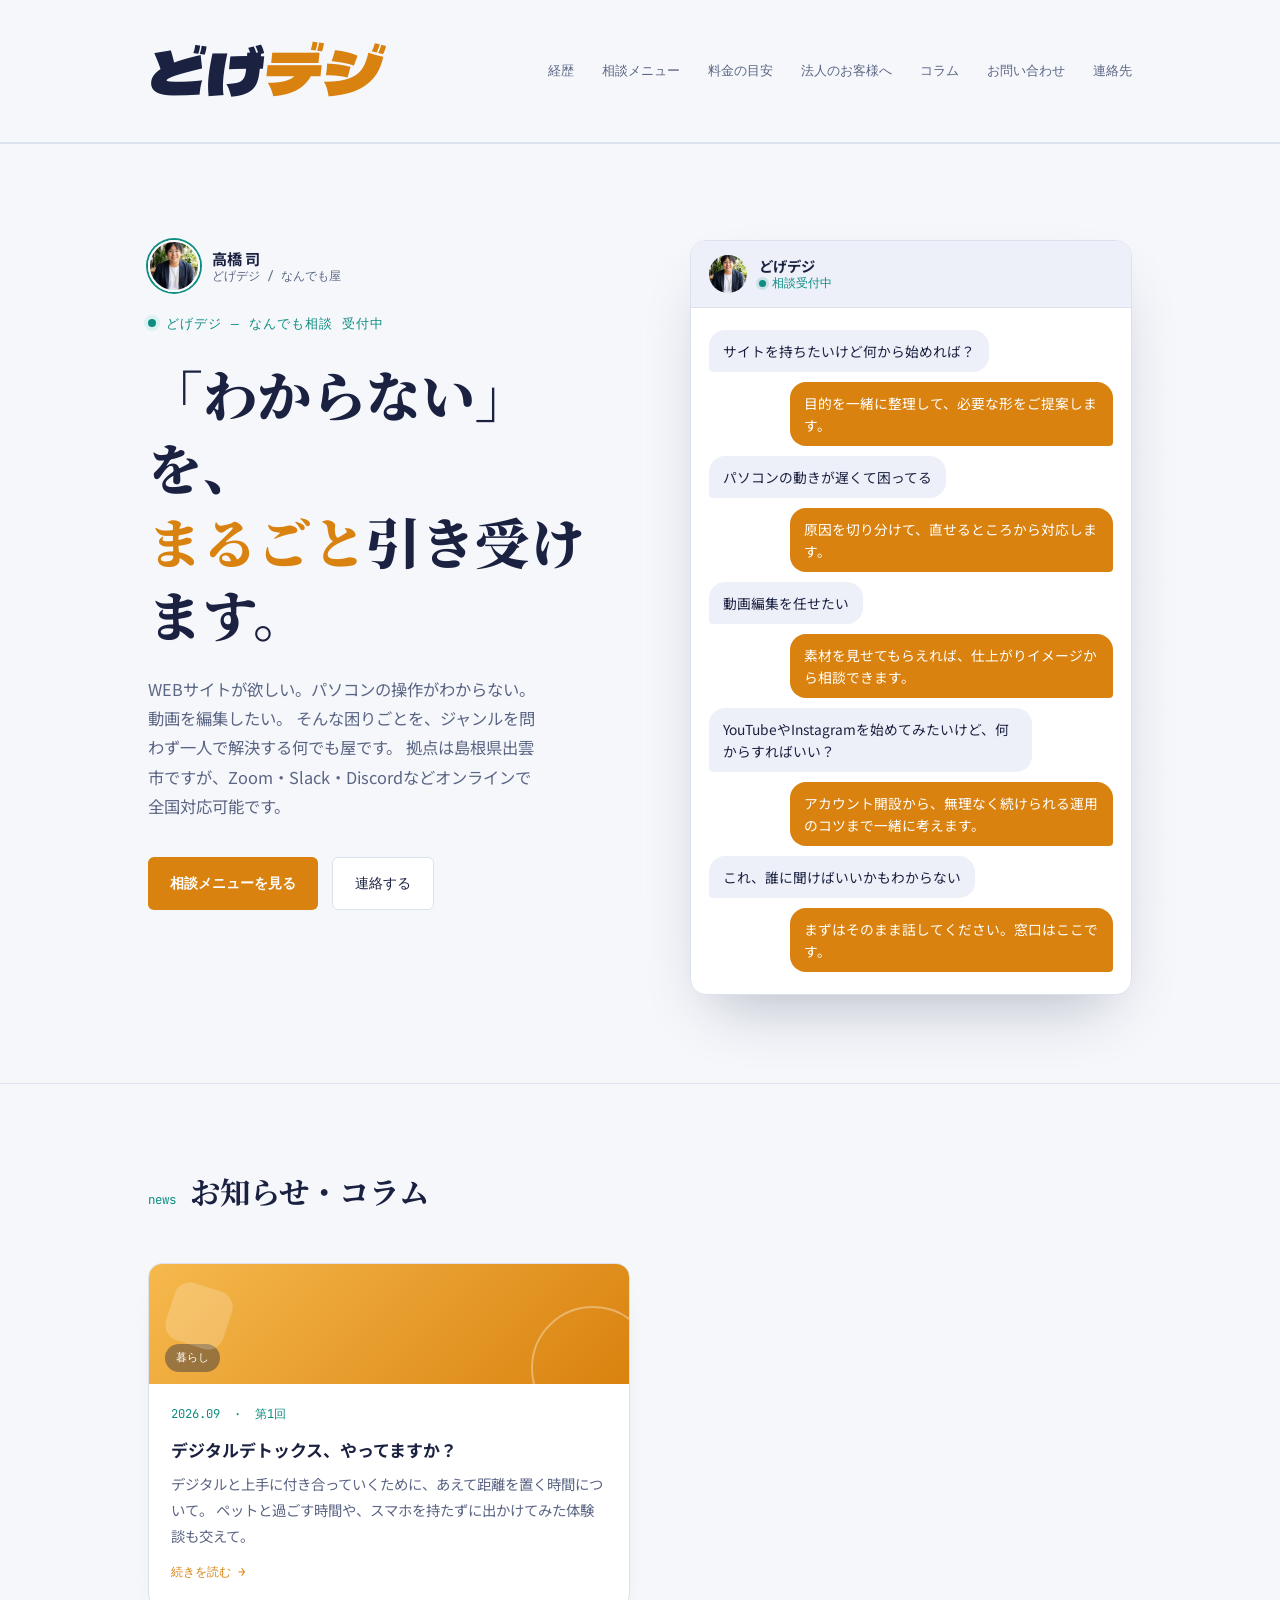
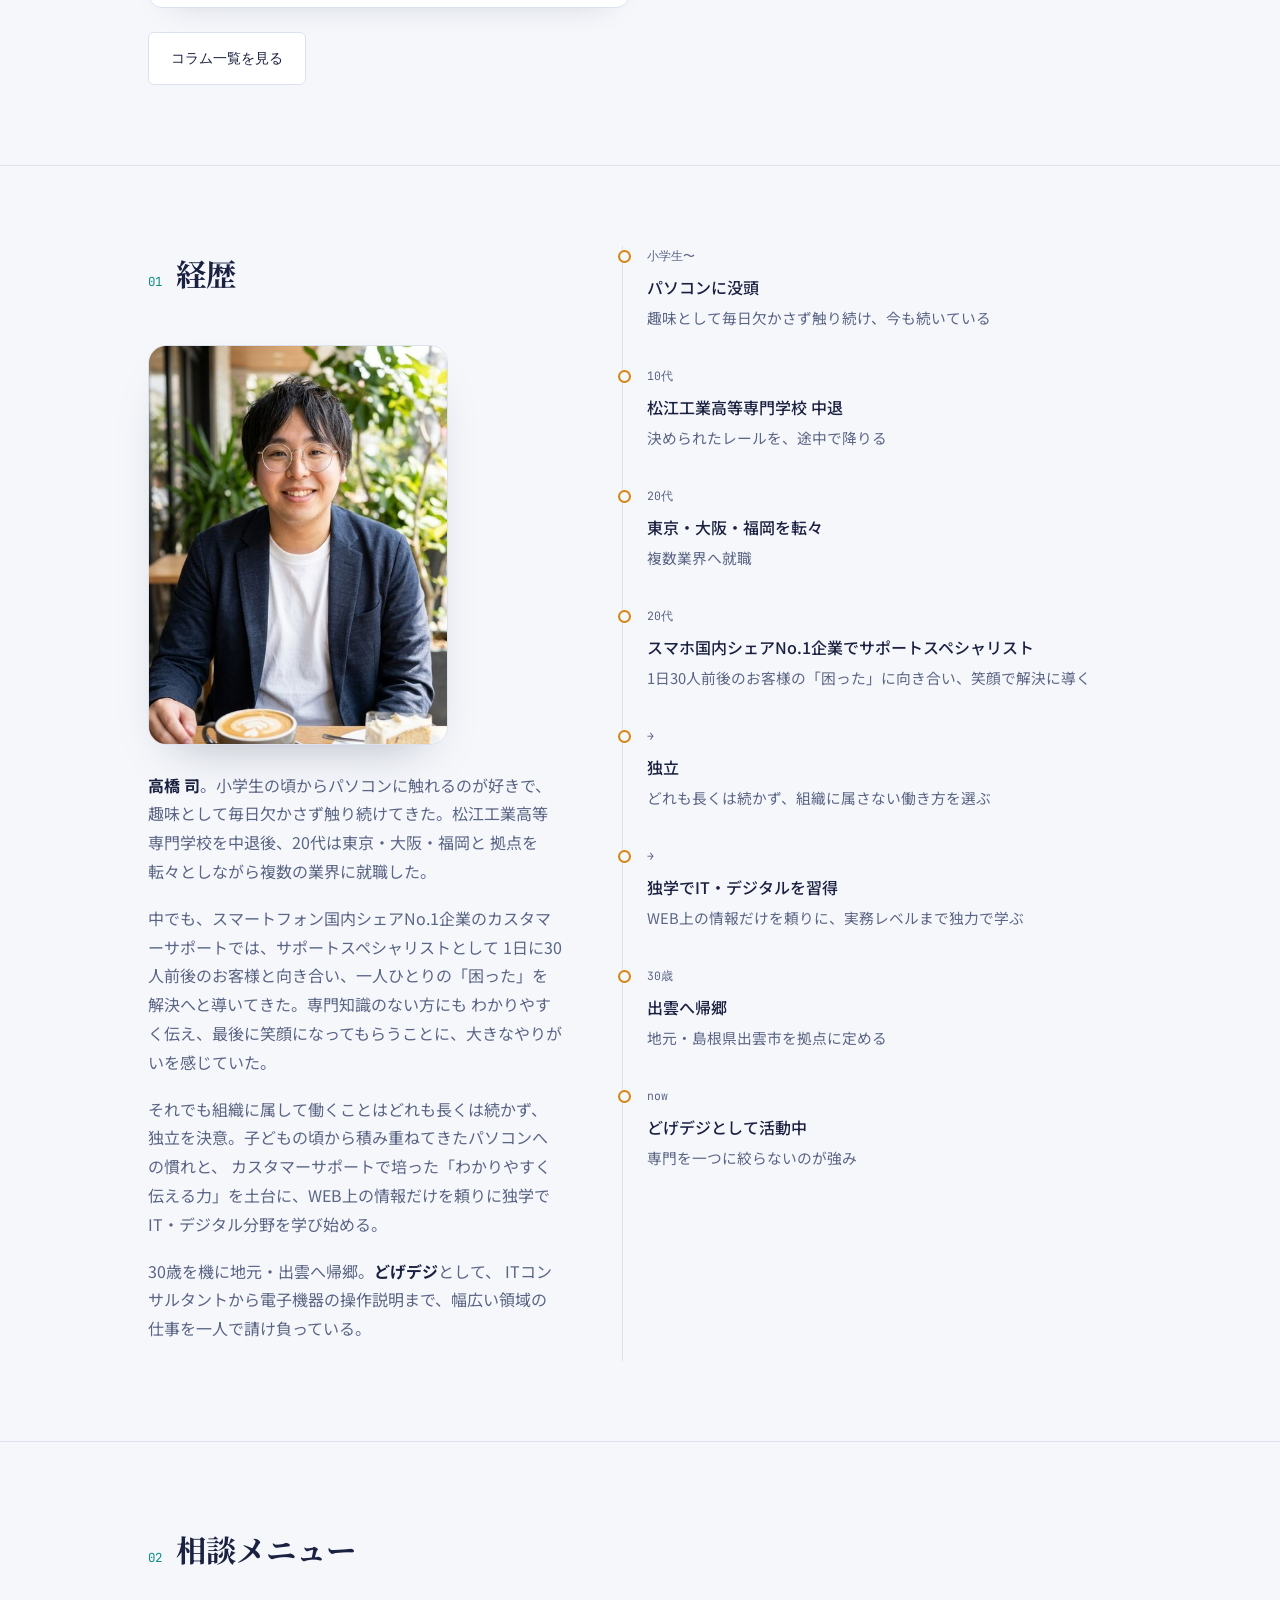
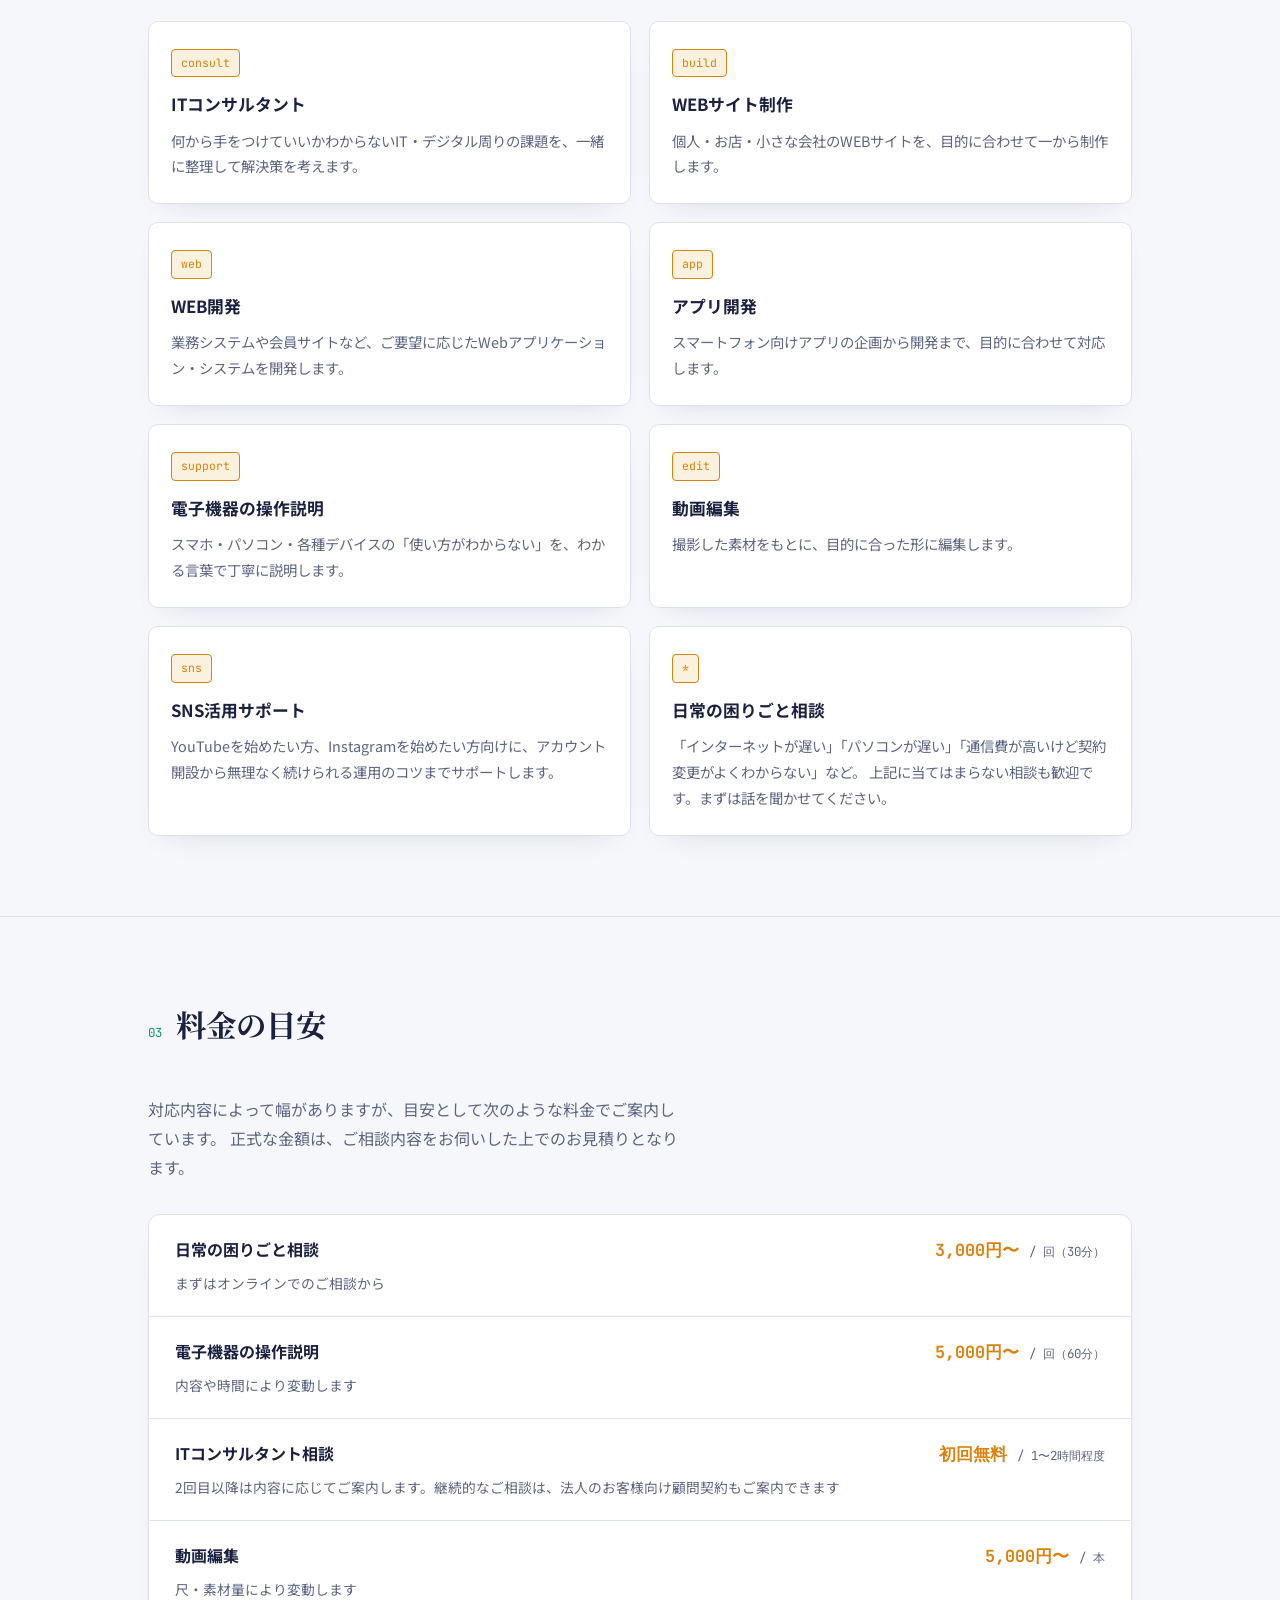
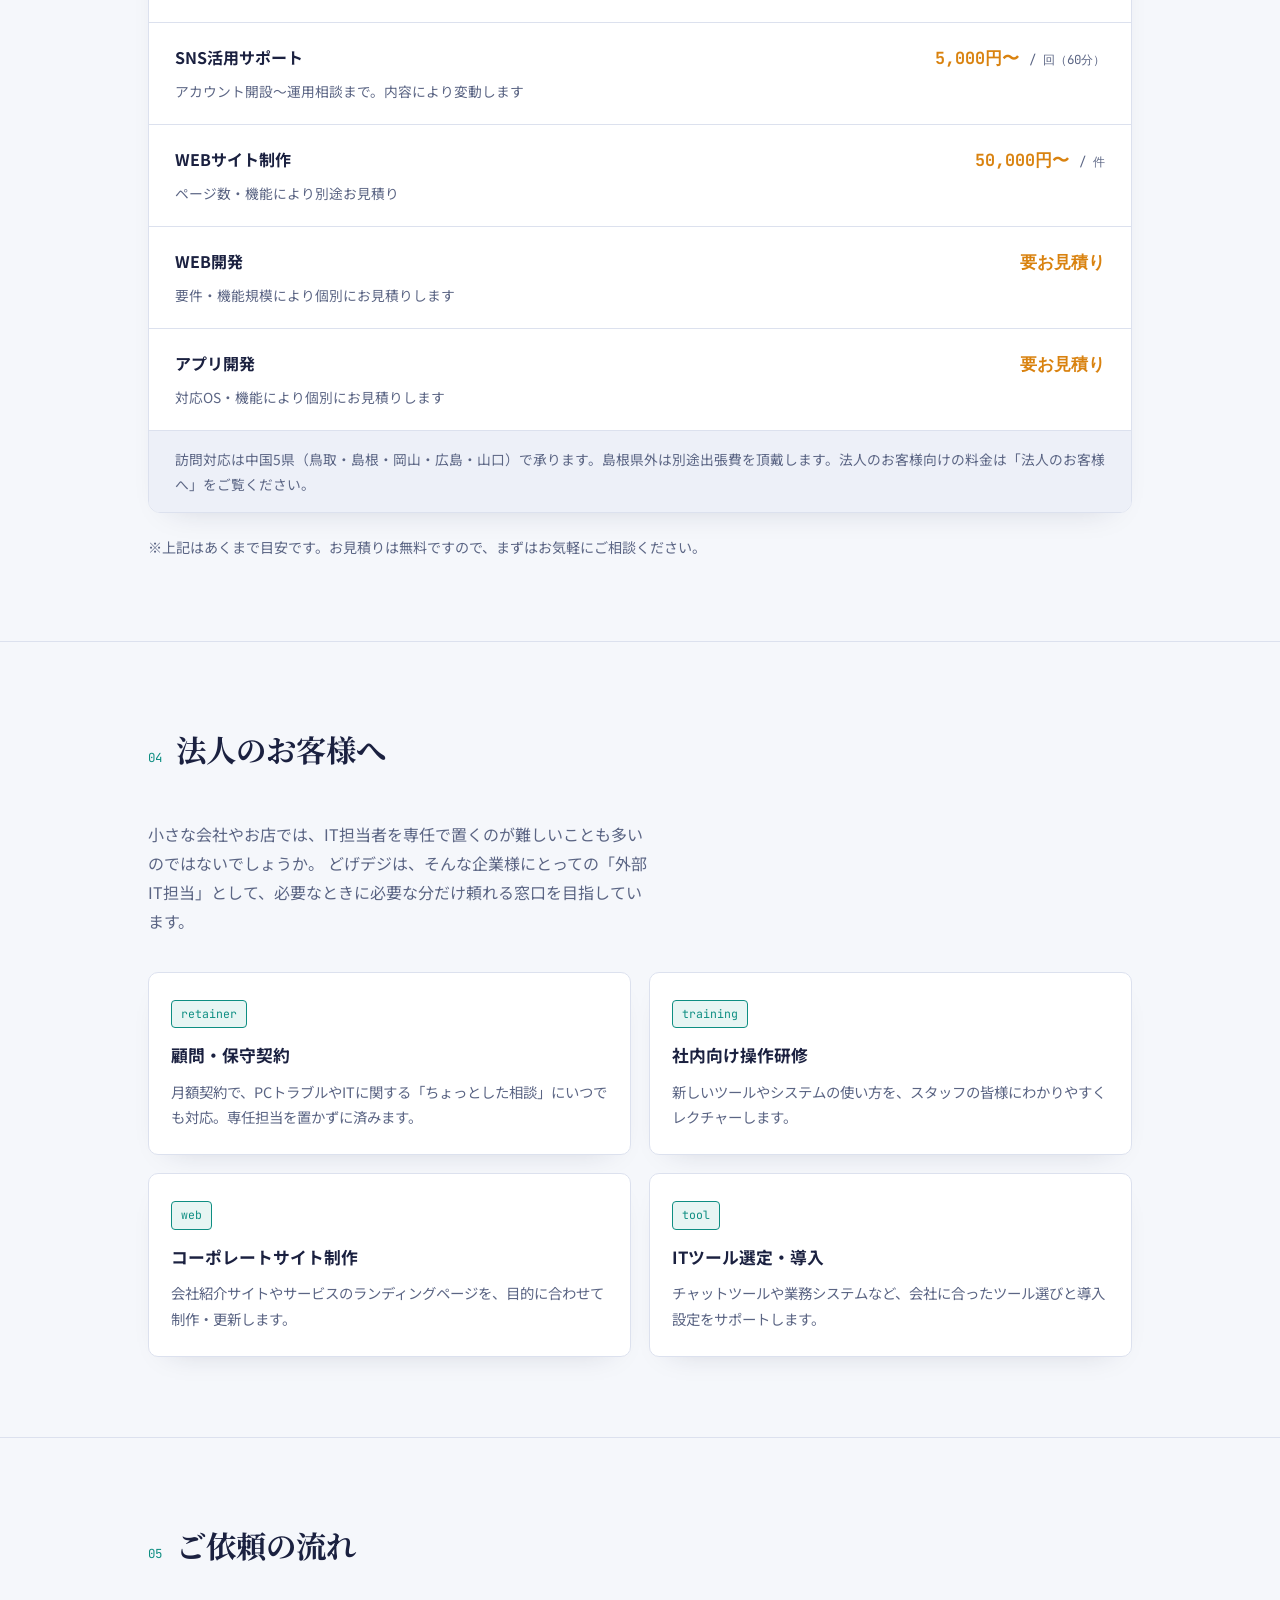
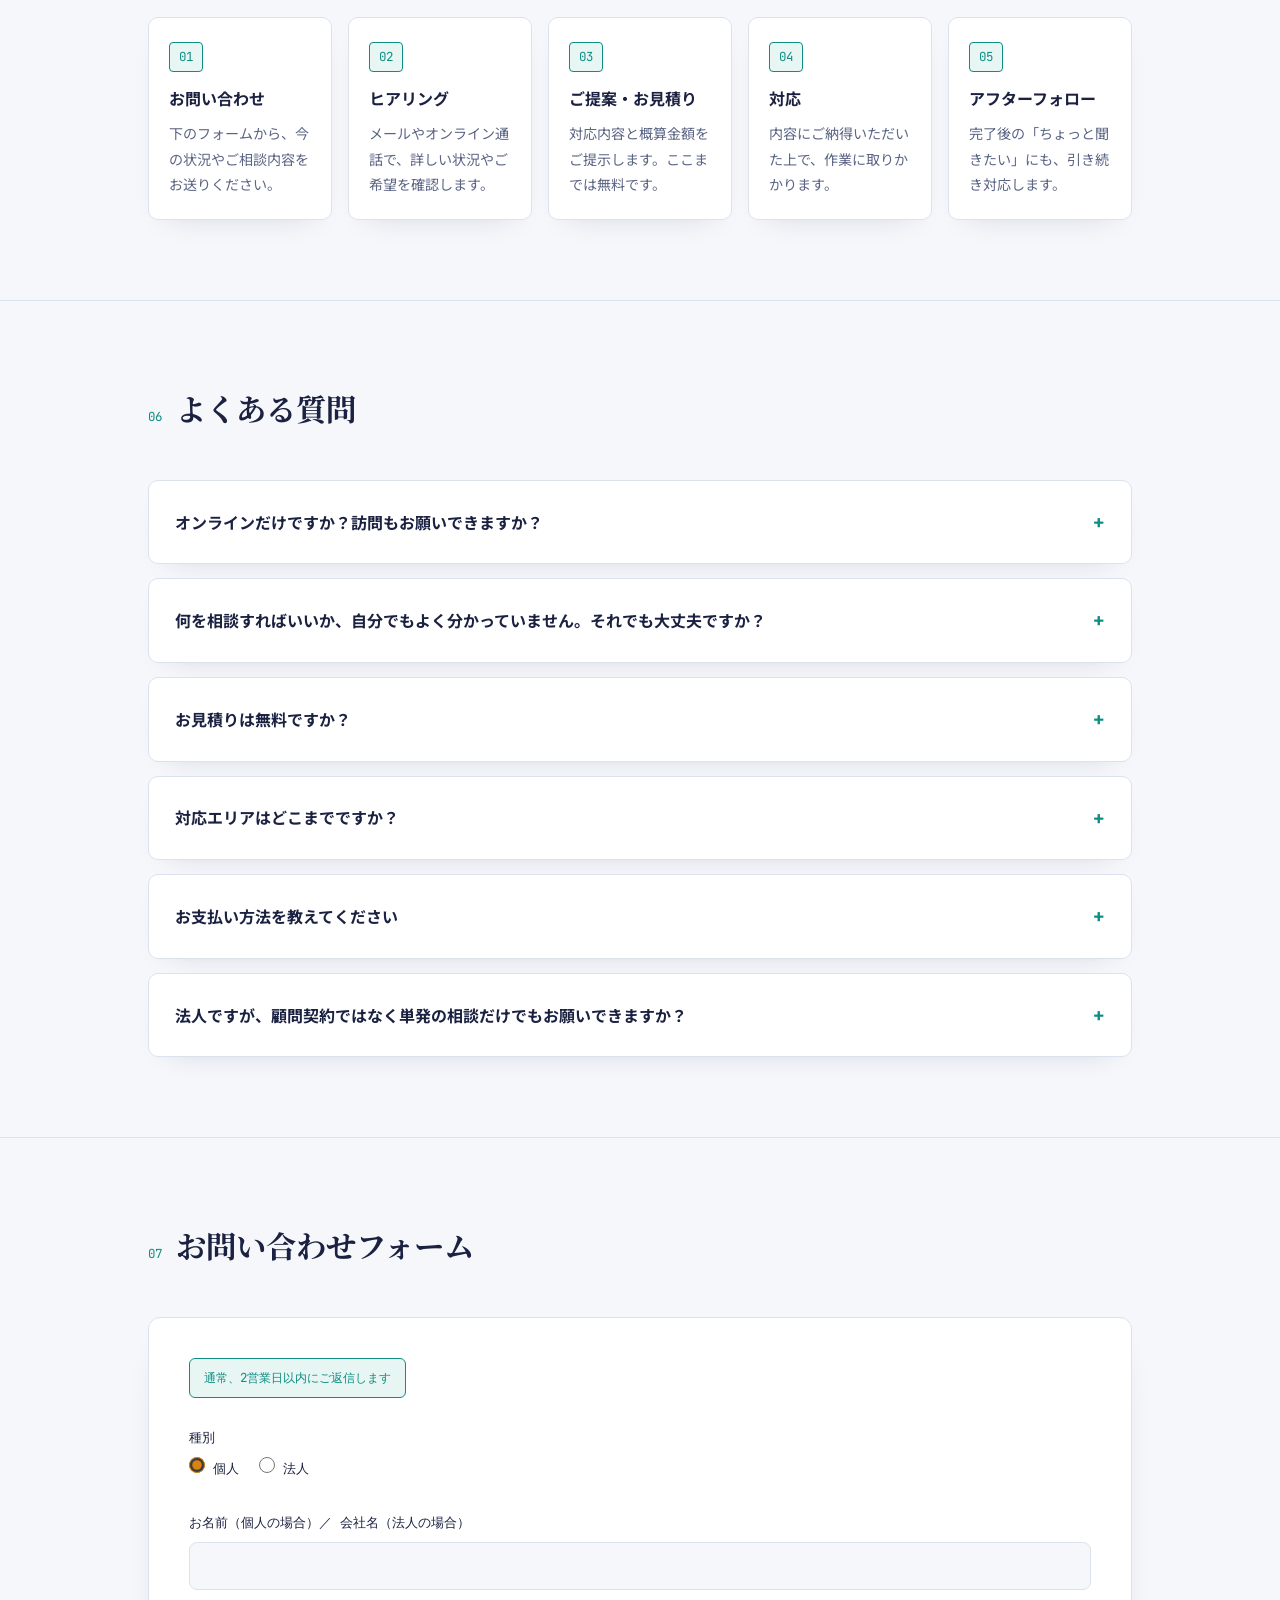
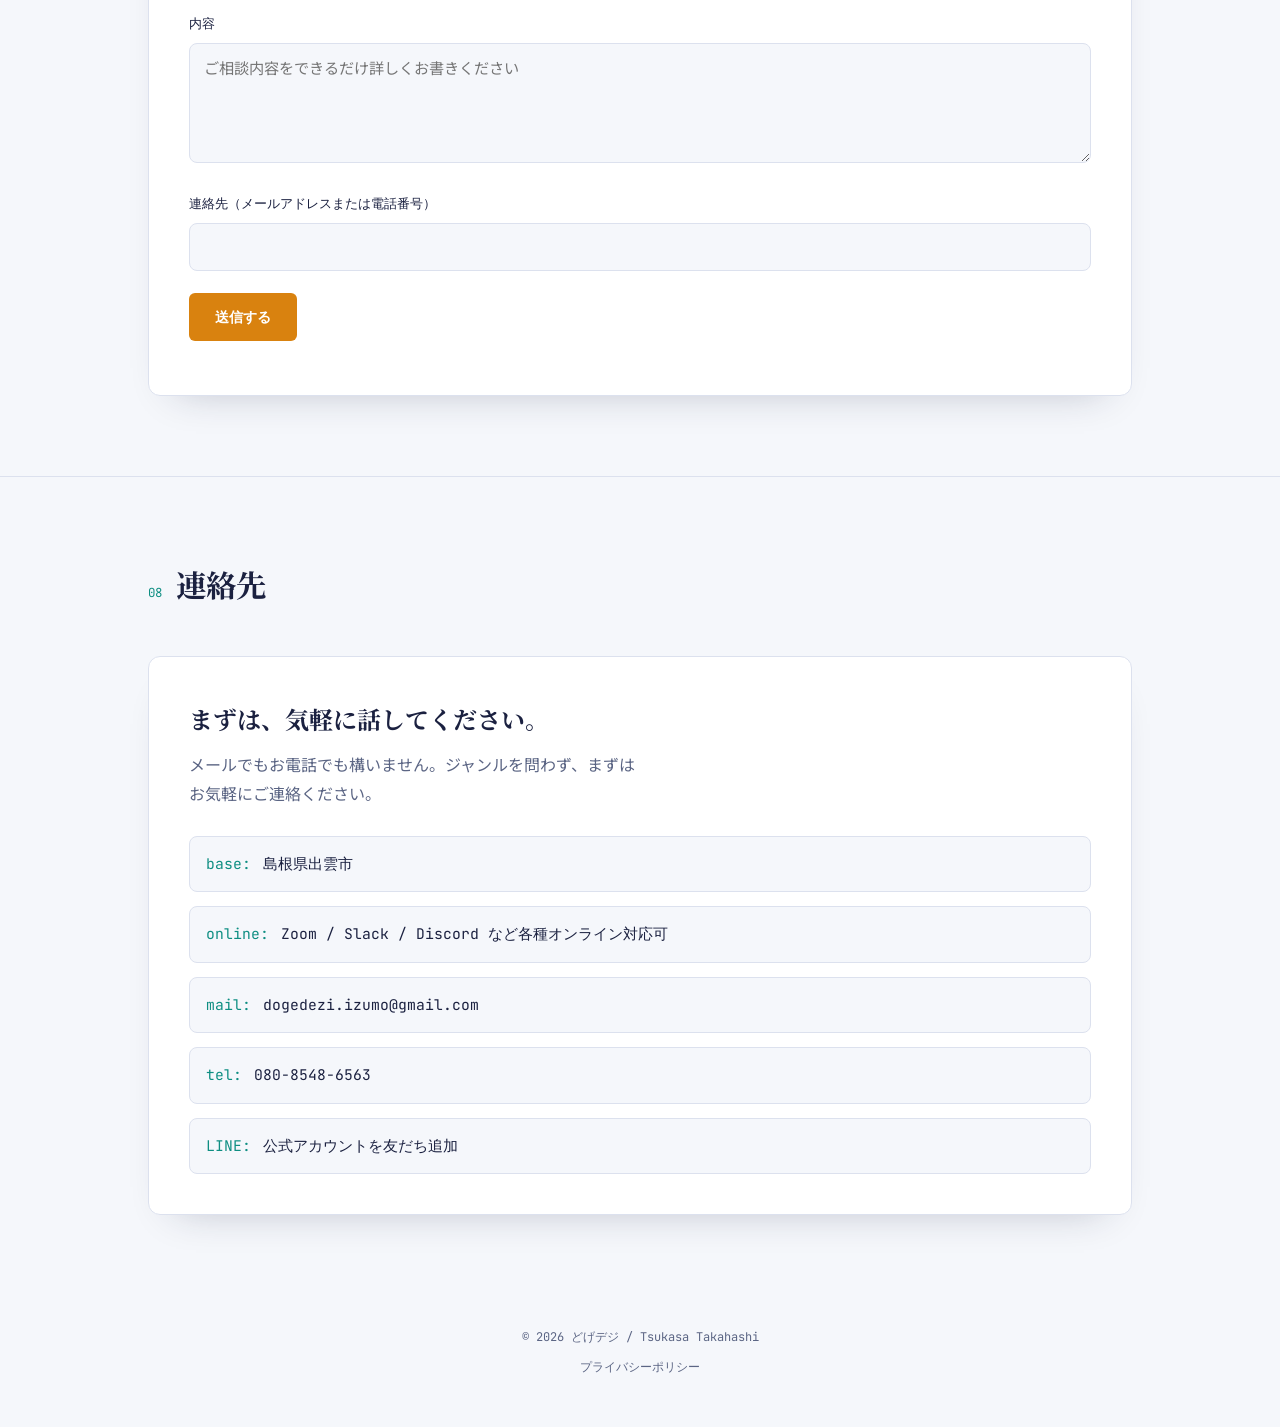
==== index.html @ a106b828 "Update index.html" ====
<!DOCTYPE html>
<html lang="ja">
<head>
<meta charset="UTF-8">
<meta name="viewport" content="width=device-width, initial-scale=1.0">
<title>どげデジ | なんでも相談できる、デジタルの窓口</title>
<meta name="description" content="島根県出雲市拠点、オンラインなら全国対応。WEBサイト制作、パソコン・スマホの操作説明、動画編集、SNS運用サポートなど、IT・デジタルのお困りごとを何でも相談できる「どげデジ」。個人のお客様から法人のお客様まで対応します。">
<link rel="canonical" href="https://dogedezi.jp/">
<link rel="icon" href="favicon.ico" sizes="any">
<link rel="icon" type="image/png" sizes="32x32" href="favicon-32.png">
<link rel="icon" type="image/png" sizes="192x192" href="favicon-192.png">
<link rel="apple-touch-icon" href="apple-touch-icon.png">
<meta property="og:type" content="website">
<meta property="og:site_name" content="どげデジ">
<meta property="og:title" content="どげデジ | なんでも相談できる、デジタルの窓口">
<meta property="og:description" content="島根県出雲市拠点、オンラインなら全国対応。WEBサイト制作、パソコン・スマホの操作説明、動画編集、SNS運用サポートなど、IT・デジタルのお困りごとを何でも相談できる「どげデジ」。">
<meta property="og:url" content="https://dogedezi.jp/">
<meta property="og:image" content="https://dogedezi.jp/profile-large.jpg">
<meta property="og:locale" content="ja_JP">
<meta name="twitter:card" content="summary_large_image">
<link rel="preconnect" href="https://fonts.googleapis.com">
<link href="https://fonts.googleapis.com/css2?family=Dela+Gothic+One&family=Noto+Serif+JP:wght@500;700;900&family=Noto+Sans+JP:wght@400;500;700&family=JetBrains+Mono:wght@400;500;700&display=swap" rel="stylesheet">
<link rel="stylesheet" href="style.css">
<script type="application/ld+json">
{
  "@context": "https://schema.org",
  "@type": "LocalBusiness",
  "name": "どげデジ",
  "image": "https://dogedezi.jp/profile-large.jpg",
  "url": "https://dogedezi.jp/",
  "telephone": "+81-80-8548-6563",
  "email": "dogedezi.izumo@gmail.com",
  "description": "IT・デジタルのお困りごとを何でも相談できる、島根県出雲市拠点のなんでも屋「どげデジ」。オンラインなら全国対応。",
  "address": {
    "@type": "PostalAddress",
    "addressLocality": "出雲市",
    "addressRegion": "島根県",
    "addressCountry": "JP"
  },
  "areaServed": ["島根県", "鳥取県", "岡山県", "広島県", "山口県", "オンライン（全国対応）"],
  "priceRange": "¥3,000〜",
  "founder": {
    "@type": "Person",
    "name": "高橋司"
  }
}
</script>
</head>
<body>

<div class="grid-bg" aria-hidden="true"></div>

<header>
  <div class="nav">
    <a class="logo" href="index.html">どげ<span>デジ</span></a>
    <ul class="nav-links">
      <li><a href="#about">経歴</a></li>
      <li><a href="#services">相談メニュー</a></li>
      <li><a href="#pricing">料金の目安</a></li>
      <li><a href="#business">法人のお客様へ</a></li>
      <li><a href="column.html">コラム</a></li>
      <li><a href="#inquiry">お問い合わせ</a></li>
      <li><a href="#contact">連絡先</a></li>
    </ul>
  </div>
</header>

<main>
  <section class="hero">
    <div class="wrap hero-grid">
      <div>
        <div class="profile-badge">
          <img src="profile.jpg" alt="高橋司の写真" class="profile-photo">
          <div class="profile-badge-text">
            <span class="profile-name">高橋 司</span>
            <span class="profile-role">どげデジ / なんでも屋</span>
          </div>
        </div>
        <div class="eyebrow">どげデジ ― なんでも相談 受付中</div>
        <h1>「わからない」を、<br><span class="hl">まるごと</span>引き受けます。</h1>
        <p class="hero-sub">
          WEBサイトが欲しい。パソコンの操作がわからない。動画を編集したい。
          そんな困りごとを、ジャンルを問わず一人で解決する何でも屋です。
          拠点は島根県出雲市ですが、Zoom・Slack・Discordなどオンラインで全国対応可能です。
        </p>
        <div class="hero-cta">
          <a href="#services" class="btn btn-primary">相談メニューを見る</a>
          <a href="#contact" class="btn btn-ghost">連絡する</a>
        </div>
      </div>

      <div class="chatcard" aria-hidden="true">
        <div class="chatcard-header">
          <img src="profile.jpg" alt="" class="chatcard-avatar">
          <div class="chatcard-header-text">
            <span class="chatcard-name">どげデジ</span>
            <span class="chatcard-status"><span class="status-dot"></span>相談受付中</span>
          </div>
        </div>
        <div class="chatcard-body" id="log">
          <!-- filled by JS -->
        </div>
      </div>
    </div>
  </section>

  <section id="news">
    <div class="wrap">
      <div class="section-head">
        <span class="section-tag">news</span>
        <h2 class="section-title">お知らせ・コラム</h2>
      </div>
      <!--
        今後の更新方法:
        新しいコラム記事を公開したときは、下の column-card 1件をその記事の内容に差し替えてください
        （タイトル・抜粋・リンク先・日付など）。tone-a/tone-b/tone-c はcolumn.html側とローテーションを揃えてください。
        お知らせ（記事ページを持たない告知など）を追加する場合も、同じ column-card の形で
        （リンク先が無ければ a タグの代わりに div タグで）ここに追加できます。
      -->
      <div class="column-list">
        <a class="column-card" href="column/2026-09-digital-detox.html">
          <div class="column-eyecatch tone-a"><span class="column-tag">暮らし</span></div>
          <div class="column-card-body">
            <div class="column-meta">2026.09 &nbsp;·&nbsp; 第1回</div>
            <h3>デジタルデトックス、やってますか？</h3>
            <p>
              デジタルと上手に付き合っていくために、あえて距離を置く時間について。
              ペットと過ごす時間や、スマホを持たずに出かけてみた体験談も交えて。
            </p>
            <span class="column-more">続きを読む →</span>
          </div>
        </a>
      </div>
      <a href="column.html" class="btn btn-ghost" style="margin-top:24px;">コラム一覧を見る</a>
    </div>
  </section>

  <section id="about">
    <div class="wrap about-grid">
      <div class="about-text">
        <div class="section-head">
          <span class="section-tag">01</span>
          <h2 class="section-title">経歴</h2>
        </div>
        <img src="profile-large.jpg" alt="高橋司の写真" class="about-photo">
        <p>
          <strong>高橋 司</strong>。小学生の頃からパソコンに触れるのが好きで、
          趣味として毎日欠かさず触り続けてきた。松江工業高等専門学校を中退後、20代は東京・大阪・福岡と
          拠点を転々としながら複数の業界に就職した。
        </p>
        <p>
          中でも、スマートフォン国内シェアNo.1企業のカスタマーサポートでは、サポートスペシャリストとして
          1日に30人前後のお客様と向き合い、一人ひとりの「困った」を解決へと導いてきた。専門知識のない方にも
          わかりやすく伝え、最後に笑顔になってもらうことに、大きなやりがいを感じていた。
        </p>
        <p>
          それでも組織に属して働くことはどれも長くは続かず、独立を決意。子どもの頃から積み重ねてきたパソコンへの慣れと、
          カスタマーサポートで培った「わかりやすく伝える力」を土台に、WEB上の情報だけを頼りに独学でIT・デジタル分野を学び始める。
        </p>
        <p>
          30歳を機に地元・出雲へ帰郷。<strong>どげデジ</strong>として、
          ITコンサルタントから電子機器の操作説明まで、幅広い領域の仕事を一人で請け負っている。
        </p>
      </div>

      <div class="timeline">
        <div class="tl-item">
          <span class="tl-time">小学生〜</span>
          <div class="tl-body">パソコンに没頭</div>
          <div class="tl-desc">趣味として毎日欠かさず触り続け、今も続いている</div>
        </div>
        <div class="tl-item">
          <span class="tl-time">10代</span>
          <div class="tl-body">松江工業高等専門学校 中退</div>
          <div class="tl-desc">決められたレールを、途中で降りる</div>
        </div>
        <div class="tl-item">
          <span class="tl-time">20代</span>
          <div class="tl-body">東京・大阪・福岡を転々</div>
          <div class="tl-desc">複数業界へ就職</div>
        </div>
        <div class="tl-item">
          <span class="tl-time">20代</span>
          <div class="tl-body">スマホ国内シェアNo.1企業でサポートスペシャリスト</div>
          <div class="tl-desc">1日30人前後のお客様の「困った」に向き合い、笑顔で解決に導く</div>
        </div>
        <div class="tl-item">
          <span class="tl-time">→</span>
          <div class="tl-body">独立</div>
          <div class="tl-desc">どれも長くは続かず、組織に属さない働き方を選ぶ</div>
        </div>
        <div class="tl-item">
          <span class="tl-time">→</span>
          <div class="tl-body">独学でIT・デジタルを習得</div>
          <div class="tl-desc">WEB上の情報だけを頼りに、実務レベルまで独力で学ぶ</div>
        </div>
        <div class="tl-item">
          <span class="tl-time">30歳</span>
          <div class="tl-body">出雲へ帰郷</div>
          <div class="tl-desc">地元・島根県出雲市を拠点に定める</div>
        </div>
        <div class="tl-item">
          <span class="tl-time">now</span>
          <div class="tl-body">どげデジとして活動中</div>
          <div class="tl-desc">専門を一つに絞らないのが強み</div>
        </div>
      </div>
    </div>
  </section>

  <section id="services">
    <div class="wrap">
      <div class="section-head">
        <span class="section-tag">02</span>
        <h2 class="section-title">相談メニュー</h2>
      </div>
      <div class="tickets">
        <div class="ticket">
          <span class="ticket-tag">consult</span>
          <h3>ITコンサルタント</h3>
          <p>何から手をつけていいかわからないIT・デジタル周りの課題を、一緒に整理して解決策を考えます。</p>
        </div>
        <div class="ticket">
          <span class="ticket-tag">build</span>
          <h3>WEBサイト制作</h3>
          <p>個人・お店・小さな会社のWEBサイトを、目的に合わせて一から制作します。</p>
        </div>
        <div class="ticket">
          <span class="ticket-tag">web</span>
          <h3>WEB開発</h3>
          <p>業務システムや会員サイトなど、ご要望に応じたWebアプリケーション・システムを開発します。</p>
        </div>
        <div class="ticket">
          <span class="ticket-tag">app</span>
          <h3>アプリ開発</h3>
          <p>スマートフォン向けアプリの企画から開発まで、目的に合わせて対応します。</p>
        </div>
        <div class="ticket">
          <span class="ticket-tag">support</span>
          <h3>電子機器の操作説明</h3>
          <p>スマホ・パソコン・各種デバイスの「使い方がわからない」を、わかる言葉で丁寧に説明します。</p>
        </div>
        <div class="ticket">
          <span class="ticket-tag">edit</span>
          <h3>動画編集</h3>
          <p>撮影した素材をもとに、目的に合った形に編集します。</p>
        </div>
        <div class="ticket">
          <span class="ticket-tag">sns</span>
          <h3>SNS活用サポート</h3>
          <p>YouTubeを始めたい方、Instagramを始めたい方向けに、アカウント開設から無理なく続けられる運用のコツまでサポートします。</p>
        </div>
        <div class="ticket">
          <span class="ticket-tag">*</span>
          <h3>日常の困りごと相談</h3>
          <p>「インターネットが遅い」「パソコンが遅い」「通信費が高いけど契約変更がよくわからない」など。
          上記に当てはまらない相談も歓迎です。まずは話を聞かせてください。</p>
        </div>
      </div>
    </div>
  </section>

  <section id="pricing">
    <div class="wrap">
      <div class="section-head">
        <span class="section-tag">03</span>
        <h2 class="section-title">料金の目安</h2>
      </div>
      <p class="section-lead">
        対応内容によって幅がありますが、目安として次のような料金でご案内しています。
        正式な金額は、ご相談内容をお伺いした上でのお見積りとなります。
      </p>
      <div class="price-list">
        <div class="price-row">
          <div class="price-name">日常の困りごと相談</div>
          <div class="price-amount">3,000円〜 <span class="price-unit">/ 回（30分）</span></div>
          <div class="price-note">まずはオンラインでのご相談から</div>
        </div>
        <div class="price-row">
          <div class="price-name">電子機器の操作説明</div>
          <div class="price-amount">5,000円〜 <span class="price-unit">/ 回（60分）</span></div>
          <div class="price-note">内容や時間により変動します</div>
        </div>
        <div class="price-row">
          <div class="price-name">ITコンサルタント相談</div>
          <div class="price-amount">初回無料 <span class="price-unit">/ 1〜2時間程度</span></div>
          <div class="price-note">2回目以降は内容に応じてご案内します。継続的なご相談は、法人のお客様向け顧問契約もご案内できます</div>
        </div>
        <div class="price-row">
          <div class="price-name">動画編集</div>
          <div class="price-amount">5,000円〜 <span class="price-unit">/ 本</span></div>
          <div class="price-note">尺・素材量により変動します</div>
        </div>
        <div class="price-row">
          <div class="price-name">SNS活用サポート</div>
          <div class="price-amount">5,000円〜 <span class="price-unit">/ 回（60分）</span></div>
          <div class="price-note">アカウント開設〜運用相談まで。内容により変動します</div>
        </div>
        <div class="price-row">
          <div class="price-name">WEBサイト制作</div>
          <div class="price-amount">50,000円〜 <span class="price-unit">/ 件</span></div>
          <div class="price-note">ページ数・機能により別途お見積り</div>
        </div>
        <div class="price-row">
          <div class="price-name">WEB開発</div>
          <div class="price-amount">要お見積り</div>
          <div class="price-note">要件・機能規模により個別にお見積りします</div>
        </div>
        <div class="price-row">
          <div class="price-name">アプリ開発</div>
          <div class="price-amount">要お見積り</div>
          <div class="price-note">対応OS・機能により個別にお見積りします</div>
        </div>
        <div class="price-row-note">
          訪問対応は中国5県（鳥取・島根・岡山・広島・山口）で承ります。島根県外は別途出張費を頂戴します。法人のお客様向けの料金は「法人のお客様へ」をご覧ください。
        </div>
      </div>
      <p class="price-disclaimer">
        ※上記はあくまで目安です。お見積りは無料ですので、まずはお気軽にご相談ください。
      </p>
    </div>
  </section>

  <section id="business">
    <div class="wrap">
      <div class="section-head">
        <span class="section-tag">04</span>
        <h2 class="section-title">法人のお客様へ</h2>
      </div>
      <p style="color:var(--text-muted); max-width:56ch; margin-bottom:36px;">
        小さな会社やお店では、IT担当者を専任で置くのが難しいことも多いのではないでしょうか。
        どげデジは、そんな企業様にとっての「外部IT担当」として、必要なときに必要な分だけ頼れる窓口を目指しています。
      </p>
      <div class="tickets">
        <div class="ticket">
          <span class="ticket-tag biz">retainer</span>
          <h3>顧問・保守契約</h3>
          <p>月額契約で、PCトラブルやITに関する「ちょっとした相談」にいつでも対応。専任担当を置かずに済みます。</p>
        </div>
        <div class="ticket">
          <span class="ticket-tag biz">training</span>
          <h3>社内向け操作研修</h3>
          <p>新しいツールやシステムの使い方を、スタッフの皆様にわかりやすくレクチャーします。</p>
        </div>
        <div class="ticket">
          <span class="ticket-tag biz">web</span>
          <h3>コーポレートサイト制作</h3>
          <p>会社紹介サイトやサービスのランディングページを、目的に合わせて制作・更新します。</p>
        </div>
        <div class="ticket">
          <span class="ticket-tag biz">tool</span>
          <h3>ITツール選定・導入</h3>
          <p>チャットツールや業務システムなど、会社に合ったツール選びと導入設定をサポートします。</p>
        </div>
      </div>
    </div>
  </section>

  <section id="flow">
    <div class="wrap">
      <div class="section-head">
        <span class="section-tag">05</span>
        <h2 class="section-title">ご依頼の流れ</h2>
      </div>
      <div class="flow-steps">
        <div class="flow-step">
          <span class="flow-num">01</span>
          <h3>お問い合わせ</h3>
          <p>下のフォームから、今の状況やご相談内容をお送りください。</p>
        </div>
        <div class="flow-step">
          <span class="flow-num">02</span>
          <h3>ヒアリング</h3>
          <p>メールやオンライン通話で、詳しい状況やご希望を確認します。</p>
        </div>
        <div class="flow-step">
          <span class="flow-num">03</span>
          <h3>ご提案・お見積り</h3>
          <p>対応内容と概算金額をご提示します。ここまでは無料です。</p>
        </div>
        <div class="flow-step">
          <span class="flow-num">04</span>
          <h3>対応</h3>
          <p>内容にご納得いただいた上で、作業に取りかかります。</p>
        </div>
        <div class="flow-step">
          <span class="flow-num">05</span>
          <h3>アフターフォロー</h3>
          <p>完了後の「ちょっと聞きたい」にも、引き続き対応します。</p>
        </div>
      </div>
    </div>
  </section>

  <section id="faq">
    <div class="wrap">
      <div class="section-head">
        <span class="section-tag">06</span>
        <h2 class="section-title">よくある質問</h2>
      </div>
      <div class="faq-list">
        <details class="faq-item">
          <summary>オンラインだけですか？訪問もお願いできますか？</summary>
          <div class="faq-answer">オンライン（Zoom・Slack・Discordなど）でのご相談、中国5県（鳥取・島根・岡山・広島・山口）への訪問、どちらも対応しています。まずはご希望をお聞かせください。</div>
        </details>
        <details class="faq-item">
          <summary>何を相談すればいいか、自分でもよく分かっていません。それでも大丈夫ですか？</summary>
          <div class="faq-answer">大丈夫です。「うまく言葉にできない」状態からのご相談も多いので、思いつくまま書いていただければ、一緒に整理するところから始めます。</div>
        </details>
        <details class="faq-item">
          <summary>お見積りは無料ですか？</summary>
          <div class="faq-answer">はい、内容をお伺いした上でのお見積りまでは無料です。金額にご納得いただいてから作業に入りますので、ご安心ください。</div>
        </details>
        <details class="faq-item">
          <summary>対応エリアはどこまでですか？</summary>
          <div class="faq-answer">オンラインであれば全国どこでも対応可能です。訪問の場合は中国5県（鳥取・島根・岡山・広島・山口）に対応しています。島根県外は別途出張費がかかります。詳しくはお問い合わせください。</div>
        </details>
        <details class="faq-item">
          <summary>お支払い方法を教えてください</summary>
          <div class="faq-answer">銀行振込に対応しています。法人のお客様は、請求書でのお支払いもご案内可能です。</div>
        </details>
        <details class="faq-item">
          <summary>法人ですが、顧問契約ではなく単発の相談だけでもお願いできますか？</summary>
          <div class="faq-answer">もちろん可能です。顧問契約でなくても、単発のご相談・単発のご依頼も歓迎しています。</div>
        </details>
      </div>
    </div>
  </section>

  <section id="inquiry">
    <div class="wrap">
      <div class="section-head">
        <span class="section-tag">07</span>
        <h2 class="section-title">お問い合わせフォーム</h2>
      </div>

      <div class="form-panel">
        <div class="form-note">通常、2営業日以内にご返信します</div>

        <form id="inquiry-form" action="https://formspree.io/f/mljebnqn" method="POST">
          <div class="field">
            <label for="type-individual">種別</label>
            <div class="radio-row">
              <label class="radio-opt">
                <input type="radio" name="種別" id="type-individual" value="個人" checked>
                個人
              </label>
              <label class="radio-opt">
                <input type="radio" name="種別" id="type-corporate" value="法人">
                法人
              </label>
            </div>
          </div>

          <div class="field">
            <label for="name">お名前（個人の場合）／ 会社名（法人の場合）</label>
            <input type="text" id="name" name="お名前・会社名" required>
          </div>

          <div class="field">
            <label for="message">内容</label>
            <textarea id="message" name="内容" placeholder="ご相談内容をできるだけ詳しくお書きください" required></textarea>
          </div>

          <div class="field">
            <label for="contact-info">連絡先（メールアドレスまたは電話番号）</label>
            <input type="text" id="contact-info" name="連絡先" required>
          </div>

          <input type="hidden" name="_subject" id="form-subject" value="どげデジ お問い合わせ">
          <input type="hidden" name="_next" value="https://dogedezi.jp/?sent=1#inquiry">

          <button type="submit" class="form-submit">送信する</button>
          <div class="form-status" id="form-status"></div>
        </form>
      </div>
    </div>
  </section>

  <section id="contact">
    <div class="wrap">
      <div class="section-head">
        <span class="section-tag">08</span>
        <h2 class="section-title">連絡先</h2>
      </div>
      <div class="contact-panel">
        <div class="contact-lead">まずは、気軽に話してください。</div>
        <p class="contact-sub">メールでもお電話でも構いません。ジャンルを問わず、まずはお気軽にご連絡ください。</p>
        <div class="contact-rows">
          <div class="contact-row" style="cursor:default;">
            <span class="k">base:</span> 島根県出雲市
          </div>
          <div class="contact-row" style="cursor:default;">
            <span class="k">online:</span> Zoom / Slack / Discord など各種オンライン対応可
          </div>
          <a class="contact-row" href="mailto:dogedezi.izumo@gmail.com">
            <span class="k">mail:</span> dogedezi.izumo@gmail.com
          </a>
          <a class="contact-row" href="tel:08085486563">
            <span class="k">tel:</span> 080-8548-6563
          </a>
          <a class="contact-row" href="https://lin.ee/7IkRbFh" target="_blank" rel="noopener">
            <span class="k">LINE:</span> 公式アカウントを友だち追加
          </a>
        </div>
      </div>
    </div>
  </section>
</main>

<footer>
  <div class="wrap">
    © 2026 どげデジ / Tsukasa Takahashi
    <div class="footer-links"><a href="privacy.html">プライバシーポリシー</a></div>
  </div>
</footer>

<script>
  const logs = [
    { q: "サイトを持ちたいけど何から始めれば？", a: "目的を一緒に整理して、必要な形をご提案します。" },
    { q: "パソコンの動きが遅くて困ってる", a: "原因を切り分けて、直せるところから対応します。" },
    { q: "動画編集を任せたい", a: "素材を見せてもらえれば、仕上がりイメージから相談できます。" },
    { q: "YouTubeやInstagramを始めてみたいけど、何からすればいい？", a: "アカウント開設から、無理なく続けられる運用のコツまで一緒に考えます。" },
    { q: "これ、誰に聞けばいいかもわからない", a: "まずはそのまま話してください。窓口はここです。" }
  ];

  const container = document.getElementById('log');
  const reduceMotion = window.matchMedia('(prefers-reduced-motion: reduce)').matches;

  function render(){
    container.innerHTML = '';
    logs.forEach((item, i) => {
      const qRow = document.createElement('div');
      qRow.className = 'bubble-row q';
      const qBubble = document.createElement('div');
      qBubble.className = 'bubble';
      qBubble.textContent = item.q;
      qRow.appendChild(qBubble);

      const aRow = document.createElement('div');
      aRow.className = 'bubble-row a';
      const aBubble = document.createElement('div');
      aBubble.className = 'bubble';
      aBubble.textContent = item.a;
      aRow.appendChild(aBubble);

      if(!reduceMotion){
        qRow.style.animationDelay = (i * 0.9) + 's';
        aRow.style.animationDelay = (i * 0.9 + 0.35) + 's';
      }

      container.appendChild(qRow);
      container.appendChild(aRow);
    });
  }

  render();

  // ---- inquiry form: submit directly (natively) to Formspree, no fetch/CORS involved ----
  const inquiryForm = document.getElementById('inquiry-form');
  const formStatus = document.getElementById('form-status');
  const formSubjectField = document.getElementById('form-subject');

  inquiryForm.addEventListener('submit', function(){
    const type = inquiryForm.querySelector('input[name="種別"]:checked').value;
    const name = document.getElementById('name').value.trim();
    formSubjectField.value = `【どげデジ お問い合わせ】${type} / ${name}`;
    formStatus.textContent = '送信中です…';
    // no e.preventDefault(): the browser submits the form to Formspree normally,
    // then Formspree redirects back to this page (see the _next hidden field).
  });

  // ---- after returning from Formspree, show a thank-you message ----
  if (location.search.includes('sent=1')) {
    formStatus.textContent = 'お問い合わせを送信しました。ありがとうございます。通常2営業日以内にご返信します。';
    history.replaceState(null, '', location.pathname + location.hash);
  }
</script>

<!-- Cloudflare Web Analytics -->
<script type='module' src='https://static.cloudflareinsights.com/beacon.min.js' data-cf-beacon='{"token": "12b37e7bf7ec488c862b0d2fe8932640"}'></script>
<!-- End Cloudflare Web Analytics -->

</body>
</html>
---- style.css ----
:root{
  --bg: #F5F7FB;
  --bg-panel: #FFFFFF;
  --bg-panel-2: #EDF0F8;
  --line: #DCE1EE;
  --text: #1B2140;
  --text-muted: #5B6584;
  --accent: #D9820F;
  --accent-tint: #F6B94D;
  --accent-soft: #0E8E82;
  --mono: 'JetBrains Mono', ui-monospace, monospace;
  --serif: 'Noto Serif JP', serif;
  --sans: 'Noto Sans JP', sans-serif;
}

*{ box-sizing:border-box; margin:0; padding:0; }

html{ scroll-behavior:smooth; }

body{
  background:var(--bg);
  color:var(--text);
  font-family:var(--sans);
  line-height:1.8;
  -webkit-font-smoothing:antialiased;
  overflow-x:hidden;
}

a{ color:inherit; }

::selection{ background:var(--accent-tint); color:#1B2140; }

:focus-visible{
  outline:2px solid var(--accent);
  outline-offset:3px;
}

.wrap{
  max-width:1040px;
  margin:0 auto;
  padding:0 28px;
}

/* background texture: faint grid, like a terminal canvas */
.grid-bg{
  position:fixed;
  inset:0;
  background-image:
    linear-gradient(var(--line) 1px, transparent 1px),
    linear-gradient(90deg, var(--line) 1px, transparent 1px);
  background-size:64px 64px;
  opacity:0.05;
  pointer-events:none;
  z-index:0;
}

/* ---------- HEADER ---------- */
header{
  position:sticky;
  top:0;
  z-index:50;
  backdrop-filter:blur(10px);
  background:rgba(245,247,251,0.86);
  border-bottom:1px solid var(--line);
}
.nav{
  display:flex;
  align-items:center;
  justify-content:space-between;
  padding:18px 28px;
  max-width:1040px;
  margin:0 auto;
}
.logo{
  font-family:'Dela Gothic One', var(--sans);
  font-weight:400;
  font-size:3.675rem;
  letter-spacing:-0.01em;
  color:var(--text);
  text-decoration:none;
  display:inline-block;
  transform:skewX(-6deg);
}
.logo span{ color:var(--accent); }
.nav-links{
  display:flex;
  gap:28px;
  list-style:none;
  font-family:var(--mono);
  font-size:0.82rem;
  color:var(--text-muted);
}
.nav-links a{
  text-decoration:none;
  transition:color .2s ease;
}
.nav-links a:hover{ color:var(--accent); }
.nav-links a.is-current{ color:var(--accent); }
@media (max-width:640px){
  .nav{ flex-wrap:wrap; row-gap:10px; }
  .nav-links{ gap:14px; font-size:0.72rem; flex-wrap:wrap; width:100%; }
  .logo{ font-size:1.82rem; }
}

/* ---------- HERO ---------- */
.hero{
  position:relative;
  z-index:1;
  padding:96px 0 88px;
}
.hero-grid{
  display:grid;
  grid-template-columns:1.1fr 1fr;
  gap:56px;
  align-items:start;
}
@media (max-width:860px){
  .hero-grid{ grid-template-columns:1fr; gap:48px; }
}

.eyebrow{
  font-family:var(--mono);
  font-size:0.8rem;
  color:var(--accent-soft);
  letter-spacing:0.08em;
  display:flex;
  align-items:center;
  gap:10px;
  margin-bottom:22px;
}
.eyebrow::before{
  content:"";
  width:8px; height:8px;
  border-radius:50%;
  background:var(--accent-soft);
  box-shadow:0 0 0 4px rgba(79,209,179,0.15);
}

h1{
  font-family:var(--serif);
  font-weight:900;
  font-size:clamp(2.1rem, 4.6vw, 3.4rem);
  line-height:1.35;
  letter-spacing:0.01em;
}
h1 .hl{ color:var(--accent); }

.hero-sub{
  margin-top:24px;
  color:var(--text-muted);
  font-size:1.02rem;
  max-width:44ch;
}

.hero-cta{
  margin-top:36px;
  display:flex;
  gap:14px;
  flex-wrap:wrap;
}
.btn{
  font-family:var(--mono);
  font-size:0.85rem;
  padding:13px 22px;
  border-radius:6px;
  text-decoration:none;
  display:inline-flex;
  align-items:center;
  gap:8px;
  transition:transform .15s ease, background .15s ease, border-color .15s ease;
}
.btn-primary{
  background:var(--accent);
  color:#FFFFFF;
  font-weight:700;
}
.btn-primary:hover{ transform:translateY(-2px); background:#C1740D; }
.btn-ghost{
  border:1px solid var(--line);
  color:var(--text);
  background:var(--bg-panel);
}
.btn-ghost:hover{ border-color:var(--accent-soft); color:var(--accent-soft); transform:translateY(-2px); }

/* ---------- PROFILE BADGE ---------- */
.profile-badge{
  display:flex;
  align-items:center;
  gap:12px;
  margin-bottom:20px;
}
.profile-photo{
  width:52px;
  height:52px;
  border-radius:50%;
  object-fit:cover;
  border:2px solid var(--bg-panel);
  box-shadow:0 0 0 2px var(--accent-soft);
  flex-shrink:0;
}
.profile-badge-text{
  display:flex;
  flex-direction:column;
  line-height:1.35;
}
.profile-name{
  font-weight:700;
  font-size:0.95rem;
  color:var(--text);
}
.profile-role{
  font-family:var(--mono);
  font-size:0.74rem;
  color:var(--text-muted);
}

/* ---------- CHAT CARD (signature element) ---------- */
.chatcard{
  background:var(--bg-panel);
  border:1px solid var(--line);
  border-radius:16px;
  overflow:hidden;
  box-shadow:0 30px 60px -24px rgba(27,33,64,0.3);
}
.chatcard-header{
  display:flex;
  align-items:center;
  gap:12px;
  padding:14px 18px;
  background:var(--bg-panel-2);
  border-bottom:1px solid var(--line);
}
.chatcard-avatar{
  width:38px;
  height:38px;
  border-radius:50%;
  object-fit:cover;
  flex-shrink:0;
}
.chatcard-header-text{
  display:flex;
  flex-direction:column;
  line-height:1.3;
}
.chatcard-name{
  font-weight:700;
  font-size:0.9rem;
  color:var(--text);
}
.chatcard-status{
  font-family:var(--mono);
  font-size:0.72rem;
  color:var(--accent-soft);
  display:flex;
  align-items:center;
  gap:6px;
}
.status-dot{
  width:7px; height:7px;
  border-radius:50%;
  background:var(--accent-soft);
  box-shadow:0 0 0 3px rgba(14,142,130,0.15);
}
.chatcard-body{
  padding:22px 18px;
  display:flex;
  flex-direction:column;
  gap:10px;
  min-height:280px;
}
.bubble-row{
  display:flex;
  opacity:0;
  animation:fadeUp .5s ease forwards;
}
.bubble-row.q{ justify-content:flex-start; }
.bubble-row.a{ justify-content:flex-end; }
.bubble{
  max-width:80%;
  padding:10px 14px;
  border-radius:16px;
  font-size:0.86rem;
  line-height:1.6;
}
.bubble-row.q .bubble{
  background:var(--bg-panel-2);
  color:var(--text);
  border-bottom-left-radius:4px;
}
.bubble-row.a .bubble{
  background:var(--accent);
  color:#FFFFFF;
  border-bottom-right-radius:4px;
}

@keyframes fadeUp{
  from{ opacity:0; transform:translateY(6px); }
  to{ opacity:1; transform:translateY(0); }
}

@media (prefers-reduced-motion: reduce){
  .bubble-row{ animation:none; opacity:1; }
  html{ scroll-behavior:auto; }
}

/* ---------- SECTION SHARED ---------- */
section{
  position:relative;
  z-index:1;
  padding:80px 0;
  border-top:1px solid var(--line);
}
.section-head{
  display:flex;
  align-items:baseline;
  gap:14px;
  margin-bottom:44px;
  flex-wrap:wrap;
}
.section-tag{
  font-family:var(--mono);
  font-size:0.78rem;
  color:var(--accent-soft);
}
.section-title{
  font-family:var(--serif);
  font-weight:700;
  font-size:clamp(1.4rem, 2.6vw, 1.9rem);
}

/* ---------- ABOUT / LOG TIMELINE ---------- */
.about-grid{
  display:grid;
  grid-template-columns:0.9fr 1.1fr;
  gap:56px;
}
@media (max-width:860px){
  .about-grid{ grid-template-columns:1fr; }
}
.about-text p{
  color:var(--text-muted);
  margin-bottom:18px;
  max-width:46ch;
}
.about-text strong{ color:var(--text); font-weight:700; }
.about-photo{
  display:block;
  width:100%;
  max-width:300px;
  aspect-ratio:3/4;
  object-fit:cover;
  border-radius:18px;
  border:1px solid var(--line);
  box-shadow:0 24px 48px -28px rgba(27,33,64,0.35);
  margin-bottom:26px;
}

.timeline{
  display:flex;
  flex-direction:column;
  border-left:1px solid var(--line);
  padding-left:24px;
}
.tl-item{
  position:relative;
  padding-bottom:34px;
}
.tl-item:last-child{ padding-bottom:0; }
.tl-item::before{
  content:"";
  position:absolute;
  left:-29px;
  top:4px;
  width:9px; height:9px;
  border-radius:50%;
  background:var(--bg);
  border:2px solid var(--accent);
}
.tl-time{
  font-family:var(--mono);
  font-size:0.72rem;
  color:var(--text-muted);
  display:block;
  margin-bottom:6px;
}
.tl-body{ color:var(--text); font-weight:500; }
.tl-desc{ color:var(--text-muted); font-size:0.92rem; margin-top:4px; }

/* ---------- SERVICES / TICKETS ---------- */
.tickets{
  display:grid;
  grid-template-columns:repeat(2, 1fr);
  gap:18px;
}
@media (max-width:640px){
  .tickets{ grid-template-columns:1fr; }
}
.ticket{
  background:var(--bg-panel);
  border:1px solid var(--line);
  border-radius:10px;
  padding:24px 22px;
  box-shadow:0 12px 30px -22px rgba(27,33,64,0.25);
  transition:border-color .2s ease, transform .2s ease, box-shadow .2s ease;
}
.ticket:hover{ border-color:var(--accent-soft); transform:translateY(-3px); box-shadow:0 18px 34px -20px rgba(27,33,64,0.3); }
.ticket-tag{
  font-family:var(--mono);
  font-size:0.72rem;
  color:var(--accent);
  display:inline-block;
  margin-bottom:12px;
  padding:3px 9px;
  border:1px solid var(--accent);
  border-radius:4px;
  background:#FBF1DF;
}
.ticket-tag.biz{
  color:var(--accent-soft);
  border-color:var(--accent-soft);
  background:#E7F5F3;
}
.ticket h3{
  font-family:var(--sans);
  font-weight:700;
  font-size:1.05rem;
  margin-bottom:8px;
}
.ticket p{
  color:var(--text-muted);
  font-size:0.9rem;
}

/* ---------- INQUIRY FORM ---------- */
.form-panel{
  background:var(--bg-panel);
  border:1px solid var(--line);
  border-radius:12px;
  padding:40px;
  box-shadow:0 20px 40px -28px rgba(27,33,64,0.3);
}
@media (max-width:640px){
  .form-panel{ padding:24px; }
}
.form-note{
  display:inline-flex;
  align-items:center;
  gap:8px;
  font-family:var(--mono);
  font-size:0.78rem;
  color:var(--accent-soft);
  background:#E7F5F3;
  border:1px solid var(--accent-soft);
  padding:8px 14px;
  border-radius:6px;
  margin-bottom:28px;
}
.field{
  margin-bottom:22px;
}
.field label{
  display:block;
  font-family:var(--mono);
  font-size:0.8rem;
  color:var(--text);
  margin-bottom:8px;
}
.field-hint{
  font-family:var(--sans);
  font-size:0.78rem;
  color:var(--text-muted);
  font-weight:400;
}
.radio-row{
  display:flex;
  gap:20px;
}
.radio-opt{
  display:flex;
  align-items:center;
  gap:8px;
  font-family:var(--sans);
  font-size:0.92rem;
  color:var(--text);
  cursor:pointer;
}
.radio-opt input{
  accent-color:var(--accent);
  width:16px; height:16px;
}
.field input[type="text"],
.field input[type="email"],
.field textarea{
  width:100%;
  font-family:var(--sans);
  font-size:0.95rem;
  color:var(--text);
  background:var(--bg);
  border:1px solid var(--line);
  border-radius:8px;
  padding:12px 14px;
  transition:border-color .2s ease;
}
.field input:focus,
.field textarea:focus{
  border-color:var(--accent-soft);
}
.field textarea{
  resize:vertical;
  min-height:120px;
}
.form-submit{
  font-family:var(--mono);
  font-size:0.9rem;
  background:var(--accent);
  color:#FFFFFF;
  font-weight:700;
  border:none;
  padding:14px 26px;
  border-radius:6px;
  cursor:pointer;
  transition:transform .15s ease, background .15s ease;
}
.form-submit:hover{ transform:translateY(-2px); background:#C1740D; }
.form-status{
  margin-top:14px;
  font-family:var(--mono);
  font-size:0.8rem;
  color:var(--text-muted);
}


.contact-panel{
  background:var(--bg-panel);
  border:1px solid var(--line);
  border-radius:12px;
  padding:40px;
  box-shadow:0 20px 40px -28px rgba(27,33,64,0.3);
}
@media (max-width:640px){
  .contact-panel{ padding:26px; }
}
.contact-lead{
  font-family:var(--serif);
  font-weight:700;
  font-size:1.5rem;
  margin-bottom:10px;
}
.contact-sub{
  color:var(--text-muted);
  margin-bottom:28px;
  max-width:50ch;
}
.contact-rows{
  font-family:var(--mono);
  font-size:0.92rem;
  display:flex;
  flex-direction:column;
  gap:14px;
}
.contact-row{
  display:flex;
  align-items:center;
  gap:12px;
  padding:14px 16px;
  background:var(--bg);
  border:1px solid var(--line);
  border-radius:8px;
  text-decoration:none;
  color:var(--text);
  transition:border-color .2s ease;
}
.contact-row:hover{ border-color:var(--accent); }
.contact-row .k{ color:var(--accent-soft); }

footer{
  padding:32px 0 48px;
  text-align:center;
  font-family:var(--mono);
  font-size:0.75rem;
  color:var(--text-muted);
  position:relative;
  z-index:1;
}
.footer-links{ margin-top:8px; }
.footer-links a{ color:var(--text-muted); text-decoration:none; }
.footer-links a:hover{ color:var(--accent-soft); }

/* ---------- PAGE HEADER (sub pages: column, article) ---------- */
.page-header{
  position:relative;
  z-index:1;
  padding:72px 0 8px;
}
.page-eyebrow{
  font-family:var(--mono);
  font-size:0.8rem;
  color:var(--accent-soft);
  letter-spacing:0.08em;
  margin-bottom:16px;
}
.page-title{
  font-family:var(--serif);
  font-weight:900;
  font-size:clamp(1.9rem, 4vw, 2.6rem);
  margin-bottom:16px;
}
.page-lead{
  color:var(--text-muted);
  max-width:56ch;
}

/* ---------- COLUMN LIST (visual card) ---------- */
.column-list{
  display:grid;
  grid-template-columns:repeat(2, 1fr);
  gap:20px;
}
@media (max-width:700px){
  .column-list{ grid-template-columns:1fr; }
}
.column-card{
  display:block;
  background:var(--bg-panel);
  border:1px solid var(--line);
  border-radius:14px;
  overflow:hidden;
  text-decoration:none;
  color:var(--text);
  box-shadow:0 14px 32px -24px rgba(27,33,64,0.25);
  transition:border-color .2s ease, transform .2s ease, box-shadow .2s ease;
}
.column-card:hover{
  border-color:var(--accent-soft);
  transform:translateY(-3px);
  box-shadow:0 18px 36px -20px rgba(27,33,64,0.3);
}
/* eyecatch: colored header block. rotate .tone-a / .tone-b / .tone-c for new articles */
.column-eyecatch{
  height:120px;
  position:relative;
  overflow:hidden;
}
.column-eyecatch.tone-a{ background:linear-gradient(135deg, var(--accent-tint), var(--accent)); }
.column-eyecatch.tone-b{ background:linear-gradient(135deg, #4FD1B3, var(--accent-soft)); }
.column-eyecatch.tone-c{ background:linear-gradient(135deg, #8C9EFF, #5B6BD9); }
.column-eyecatch::before{
  content:"";
  position:absolute;
  width:120px; height:120px;
  border:2px solid rgba(255,255,255,0.35);
  border-radius:50%;
  right:-26px; bottom:-46px;
}
.column-eyecatch::after{
  content:"";
  position:absolute;
  width:60px; height:60px;
  background:rgba(255,255,255,0.2);
  border-radius:16px;
  left:20px; top:22px;
  transform:rotate(18deg);
}
.column-eyecatch .column-tag{
  position:absolute;
  left:16px; bottom:12px;
  font-family:var(--mono);
  font-size:0.68rem;
  color:#fff;
  background:rgba(27,33,64,0.4);
  padding:4px 11px;
  border-radius:100px;
}
.column-card-body{
  padding:20px 22px 24px;
}
.column-meta{
  font-family:var(--mono);
  font-size:0.76rem;
  color:var(--accent-soft);
  display:flex;
  align-items:center;
  gap:10px;
  margin-bottom:10px;
}
.column-card h3{
  font-family:var(--sans);
  font-weight:700;
  font-size:1.06rem;
  margin-bottom:8px;
  line-height:1.6;
}
.column-card p{
  color:var(--text-muted);
  font-size:0.9rem;
}
.column-more{
  display:inline-block;
  margin-top:12px;
  font-family:var(--mono);
  font-size:0.78rem;
  color:var(--accent);
}
.column-empty{
  grid-column:1 / -1;
  background:var(--bg-panel-2);
  border:1px dashed var(--line);
  border-radius:12px;
  padding:40px 28px;
  text-align:center;
  color:var(--text-muted);
  font-size:0.94rem;
}
.column-empty strong{ color:var(--text); }

/* ---------- ARTICLE PAGE ---------- */
/* reading progress bar, fixed to the very top of the viewport */
.read-progress{
  position:fixed;
  top:0; left:0;
  width:100%;
  height:3px;
  z-index:200;
  background:transparent;
  pointer-events:none;
}
.read-progress-bar{
  height:100%;
  width:0%;
  background:var(--accent);
  transition:width .08s linear;
}
.article{
  max-width:680px;
}
.article-meta{
  font-family:var(--mono);
  font-size:0.78rem;
  color:var(--accent-soft);
  margin-bottom:18px;
  display:flex;
  flex-wrap:wrap;
  align-items:center;
  gap:6px 14px;
}
.article-meta .sep{ color:var(--line); }
.article-title{
  font-family:var(--serif);
  font-weight:900;
  font-size:clamp(1.7rem, 3.4vw, 2.3rem);
  margin-bottom:28px;
  line-height:1.5;
}
/* two-column layout: table of contents (desktop) + article body */
.article-layout{
  display:grid;
  grid-template-columns:180px 1fr;
  gap:36px;
  align-items:start;
}
@media (max-width:820px){
  .article-layout{ grid-template-columns:1fr; }
  .article-toc{ display:none; }
}
.article-toc{
  position:sticky;
  top:88px;
  background:var(--bg-panel);
  border:1px solid var(--line);
  border-radius:10px;
  padding:18px 18px;
}
.article-toc b{
  display:block;
  font-family:var(--mono);
  font-size:0.7rem;
  color:var(--accent-soft);
  margin-bottom:12px;
}
.article-toc a{
  display:block;
  font-size:0.82rem;
  color:var(--text-muted);
  text-decoration:none;
  padding:6px 0;
  border-bottom:1px dashed var(--line);
  transition:color .15s ease;
}
.article-toc a:last-child{ border-bottom:none; }
.article-toc a:hover{ color:var(--text); }
.article-toc a.is-active{ color:var(--accent); font-weight:700; }
.article-body p{
  color:var(--text);
  margin-bottom:20px;
  line-height:2;
}
.article-body h2{
  font-family:var(--serif);
  font-weight:700;
  font-size:1.3rem;
  margin:36px 0 16px;
  scroll-margin-top:88px;
}
.article-body ul{
  margin:0 0 20px 0;
  padding-left:1.3em;
  color:var(--text);
}
.article-body li{
  margin-bottom:10px;
}
.article-body strong{
  color:var(--text);
  font-weight:700;
}
.article-mark{
  background:linear-gradient(transparent 62%, var(--accent-tint) 62%);
  font-weight:700;
}
/* link to the next column entry (or back to the list, when there isn't one yet) */
.article-next{
  display:flex;
  justify-content:space-between;
  align-items:center;
  gap:16px;
  margin-top:44px;
  background:var(--bg-panel);
  border:1px solid var(--line);
  border-radius:10px;
  padding:18px 22px;
  text-decoration:none;
  color:var(--text);
  transition:border-color .2s ease, transform .2s ease;
}
.article-next:hover{ border-color:var(--accent-soft); transform:translateY(-2px); }
.article-next .label{
  display:block;
  font-family:var(--mono);
  font-size:0.7rem;
  color:var(--accent-soft);
  margin-bottom:4px;
}
.article-next .title{ font-size:0.95rem; font-weight:700; }
.article-next .arrow{ font-family:var(--mono); color:var(--accent); font-size:1.1rem; flex-shrink:0; }
.article-back{
  display:inline-flex;
  align-items:center;
  gap:8px;
  margin-top:18px;
  font-family:var(--mono);
  font-size:0.82rem;
  color:var(--text-muted);
  text-decoration:none;
}
.article-back:hover{ color:var(--accent-soft); }

/* ---------- SECTION LEAD (shared) ---------- */
.section-lead{
  color:var(--text-muted);
  max-width:60ch;
  margin-bottom:32px;
}

/* ---------- PRICING ---------- */
.price-list{
  background:var(--bg-panel);
  border:1px solid var(--line);
  border-radius:12px;
  overflow:hidden;
  box-shadow:0 14px 32px -24px rgba(27,33,64,0.25);
}
.price-row{
  display:grid;
  grid-template-columns:1fr auto;
  align-items:baseline;
  gap:6px 20px;
  padding:20px 26px;
  border-bottom:1px solid var(--line);
}
.price-row:last-child{ border-bottom:none; }
.price-name{
  font-weight:700;
  color:var(--text);
}
.price-amount{
  font-family:var(--mono);
  font-size:1.05rem;
  color:var(--accent);
  font-weight:700;
  white-space:nowrap;
}
.price-unit{
  font-size:0.78rem;
  color:var(--text-muted);
  font-weight:400;
}
.price-note{
  grid-column:1 / -1;
  color:var(--text-muted);
  font-size:0.86rem;
}
.price-row-note{
  display:block;
  background:var(--bg-panel-2);
  color:var(--text-muted);
  font-size:0.86rem;
  padding:16px 26px;
}
.price-disclaimer{
  margin-top:22px;
  color:var(--text-muted);
  font-size:0.88rem;
}
@media (max-width:640px){
  .price-row{ grid-template-columns:1fr; }
  .price-amount{ font-size:0.98rem; }
}

/* ---------- FLOW ---------- */
.flow-steps{
  display:grid;
  grid-template-columns:repeat(5, 1fr);
  gap:16px;
}
@media (max-width:960px){
  .flow-steps{ grid-template-columns:repeat(2, 1fr); }
}
@media (max-width:640px){
  .flow-steps{ grid-template-columns:1fr; }
}
.flow-step{
  background:var(--bg-panel);
  border:1px solid var(--line);
  border-radius:10px;
  padding:22px 20px;
  box-shadow:0 12px 30px -22px rgba(27,33,64,0.25);
}
.flow-num{
  font-family:var(--mono);
  font-size:0.78rem;
  color:var(--accent-soft);
  display:inline-block;
  margin-bottom:12px;
  padding:3px 9px;
  border:1px solid var(--accent-soft);
  border-radius:4px;
  background:#E7F5F3;
}
.flow-step h3{
  font-weight:700;
  font-size:1rem;
  margin-bottom:8px;
}
.flow-step p{
  color:var(--text-muted);
  font-size:0.88rem;
}

/* ---------- FAQ ---------- */
.faq-list{
  display:flex;
  flex-direction:column;
  gap:14px;
}
.faq-item{
  background:var(--bg-panel);
  border:1px solid var(--line);
  border-radius:10px;
  padding:4px 26px;
  box-shadow:0 12px 30px -22px rgba(27,33,64,0.25);
}
.faq-item summary{
  padding:20px 0;
  cursor:pointer;
  font-weight:700;
  color:var(--text);
  list-style:none;
  display:flex;
  align-items:center;
  justify-content:space-between;
  gap:16px;
}
.faq-item summary::-webkit-details-marker{ display:none; }
.faq-item summary::after{
  content:"+";
  font-family:var(--mono);
  color:var(--accent-soft);
  font-size:1.2rem;
  flex-shrink:0;
}
.faq-item[open] summary::after{ content:"\2212"; }
.faq-item .faq-answer{
  color:var(--text-muted);
  font-size:0.92rem;
  padding-bottom:22px;
  max-width:64ch;
}
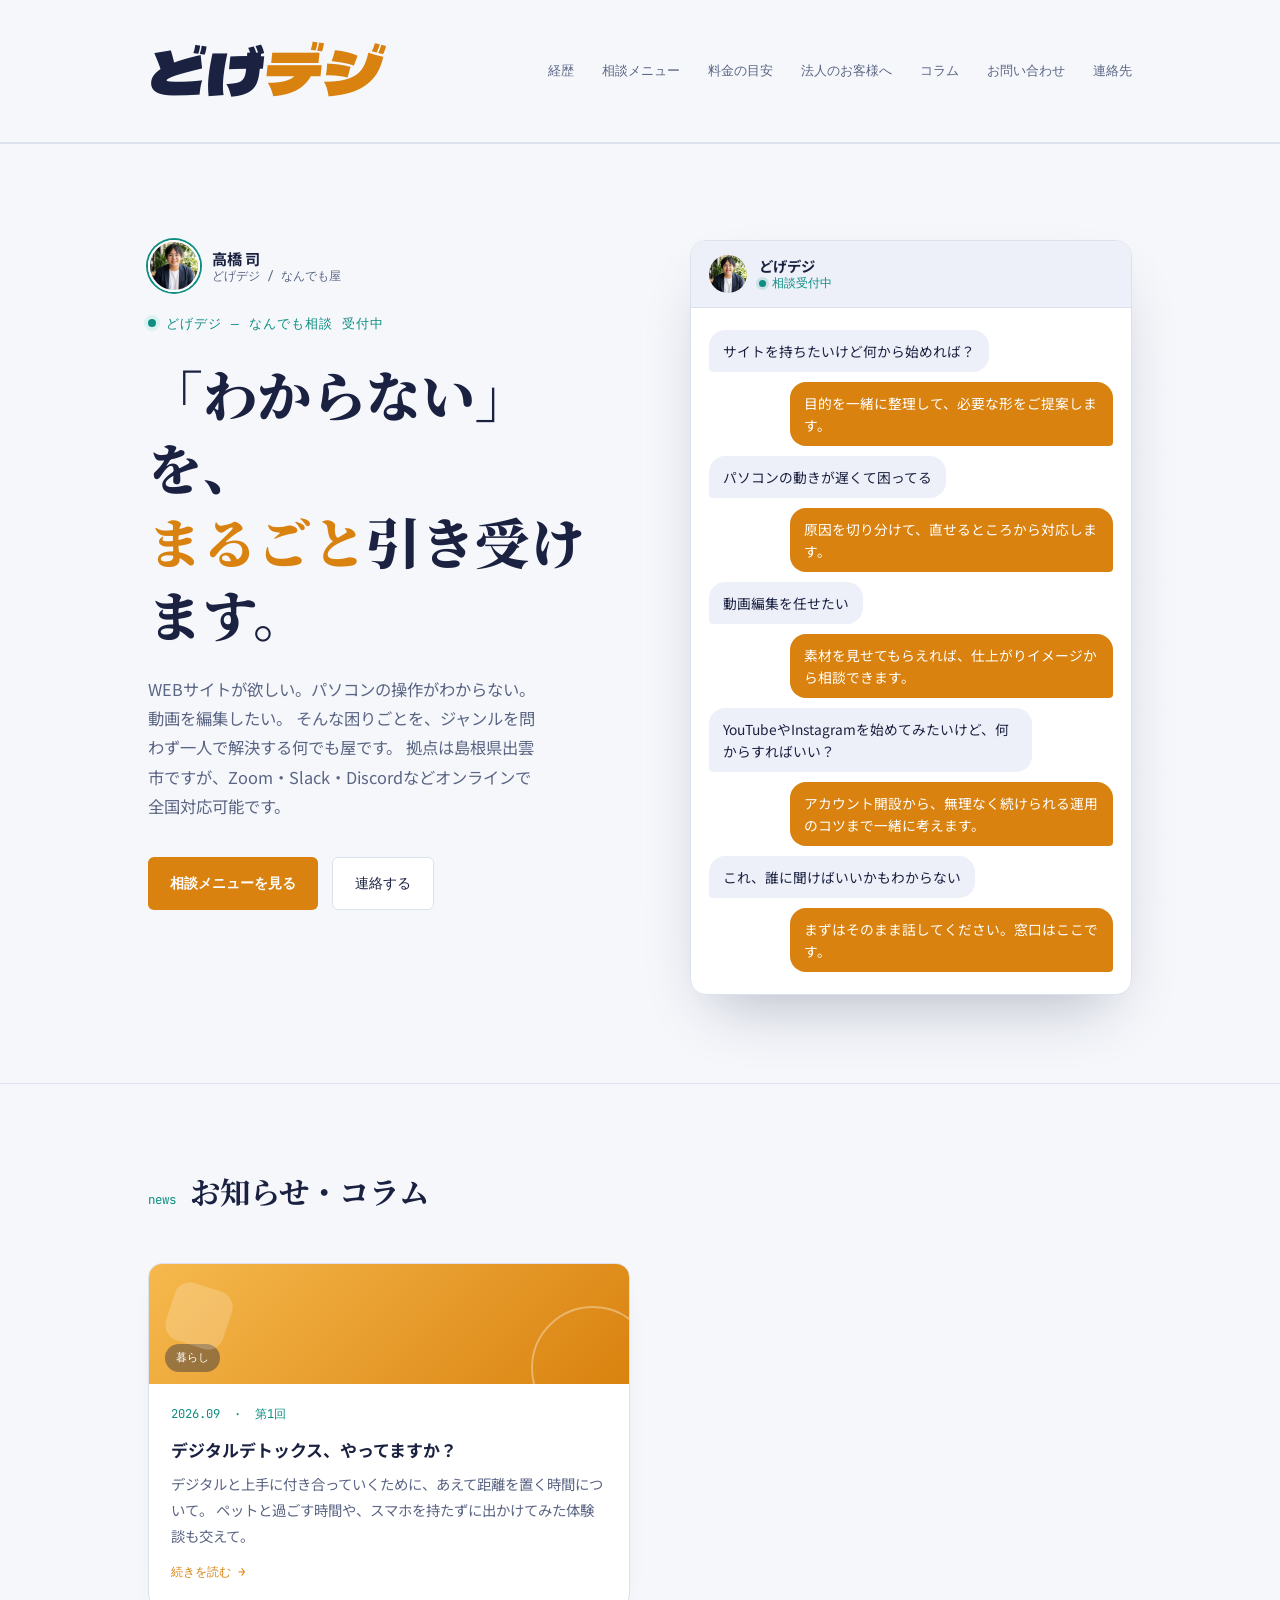
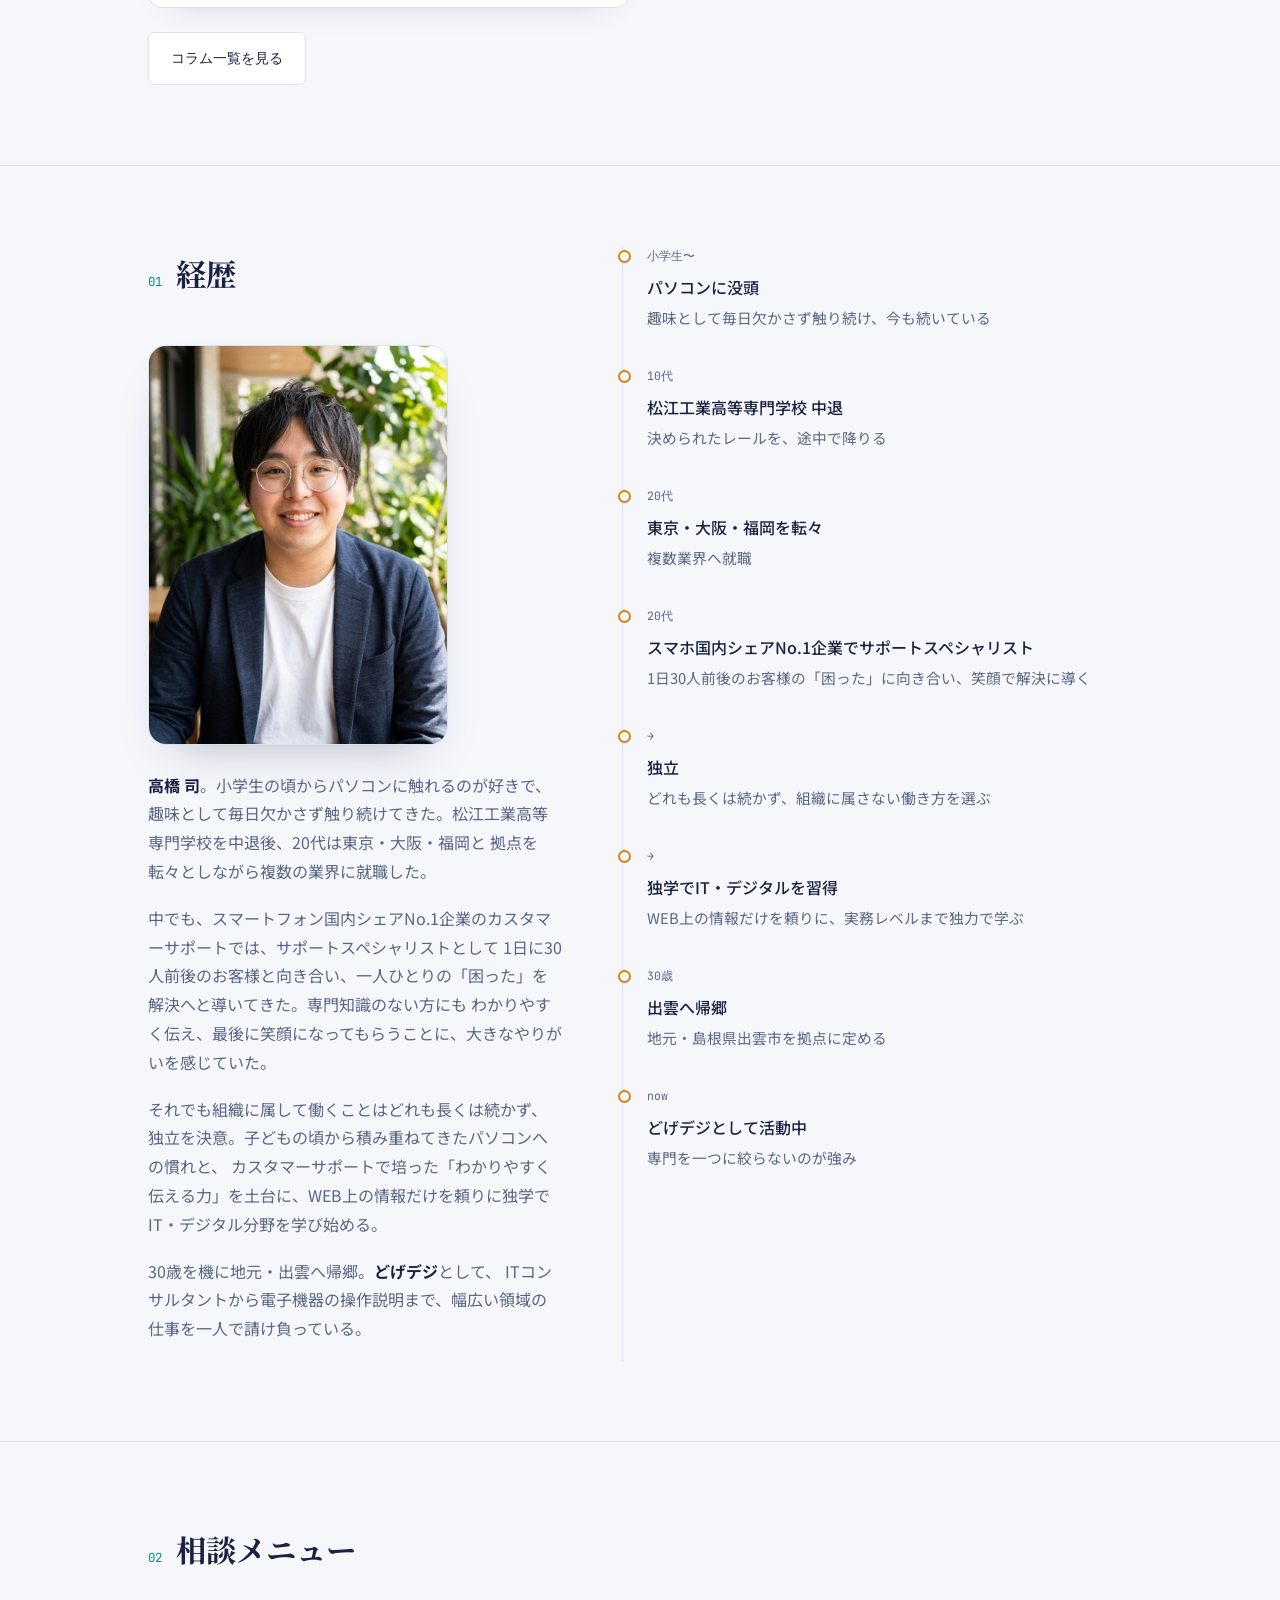
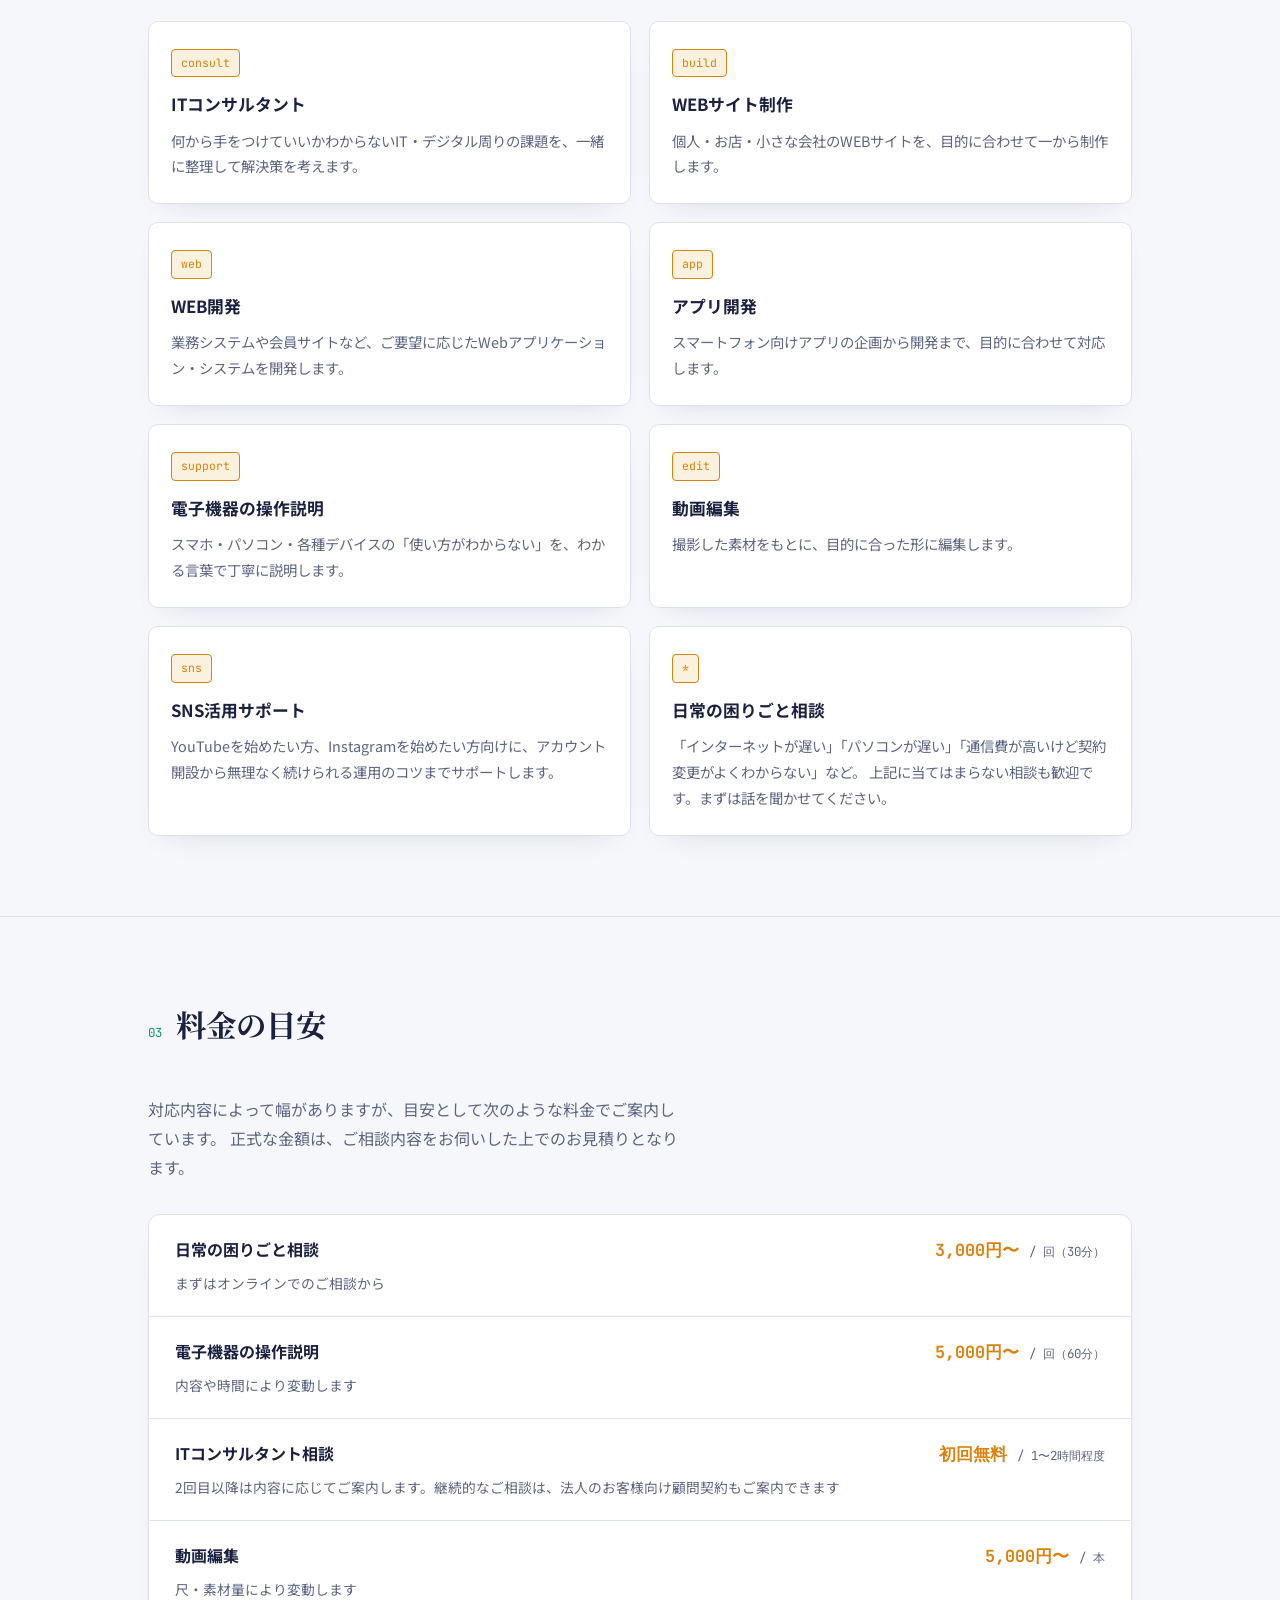
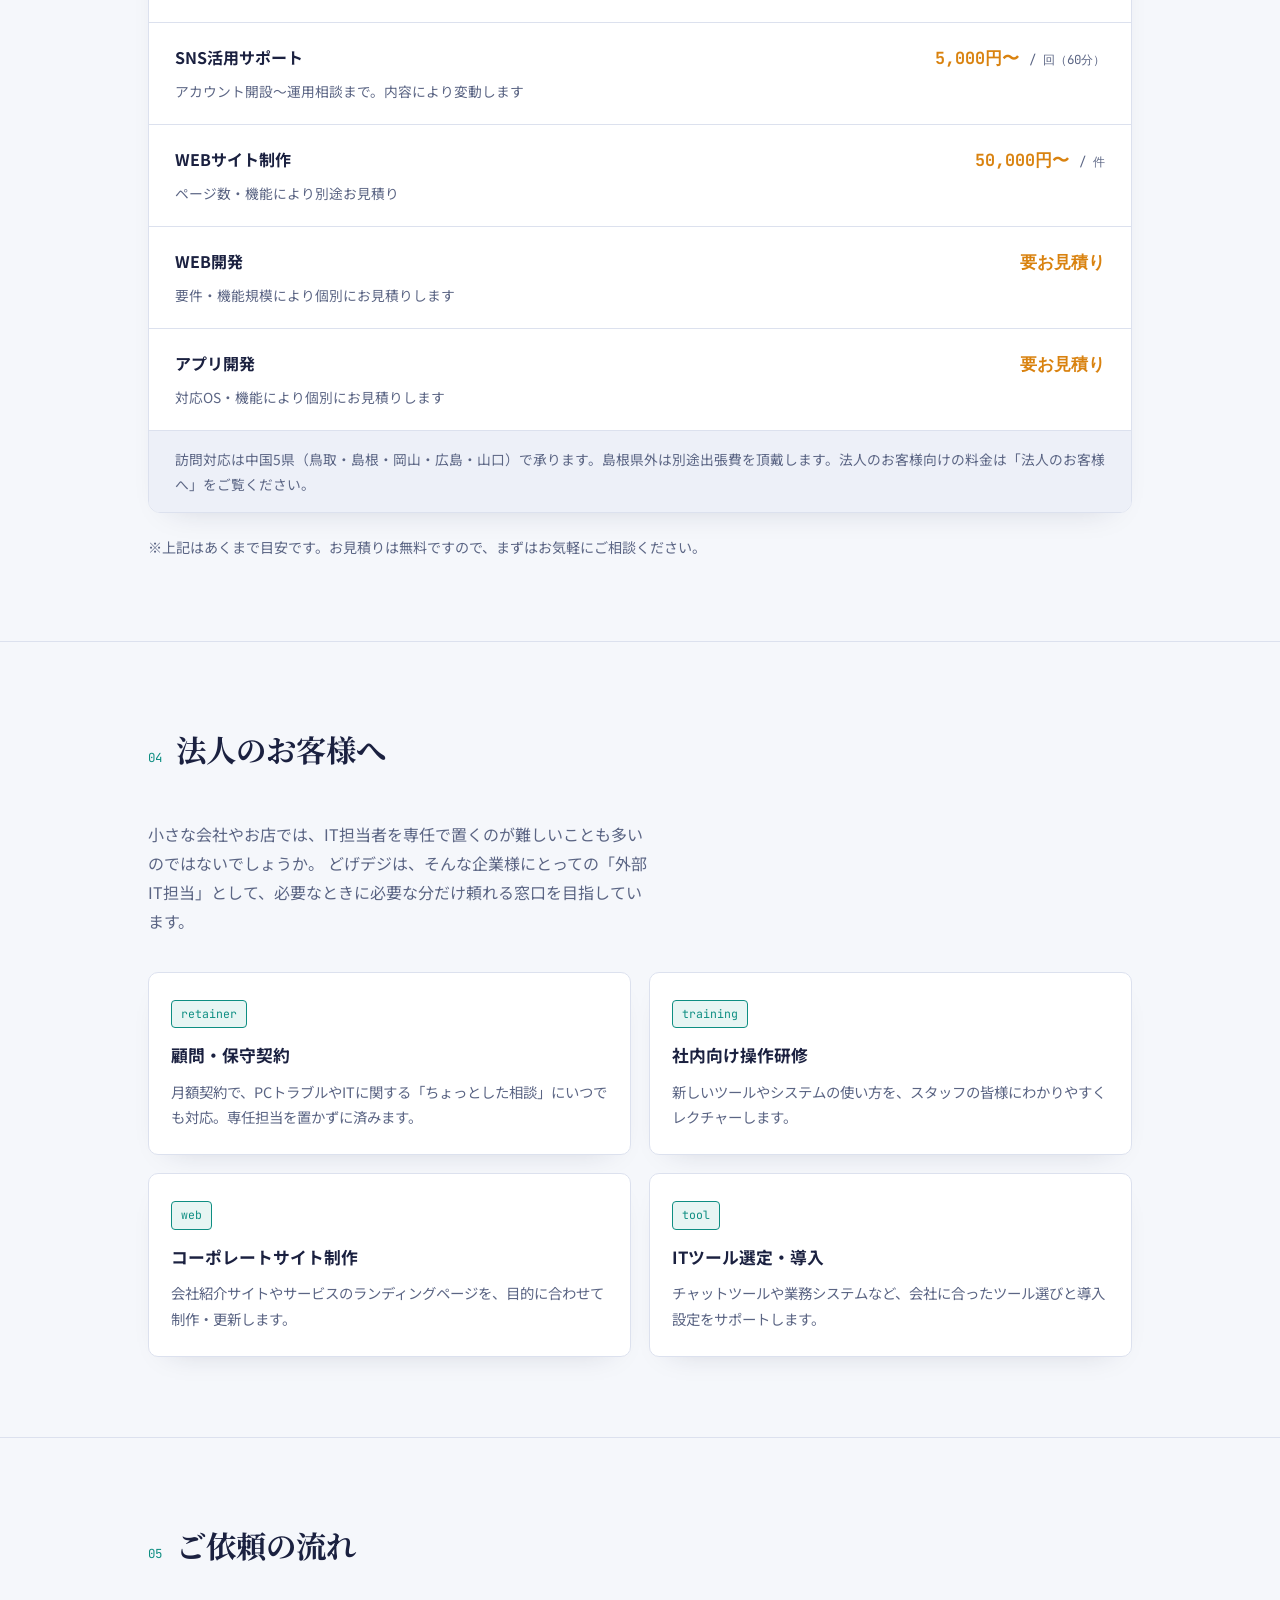
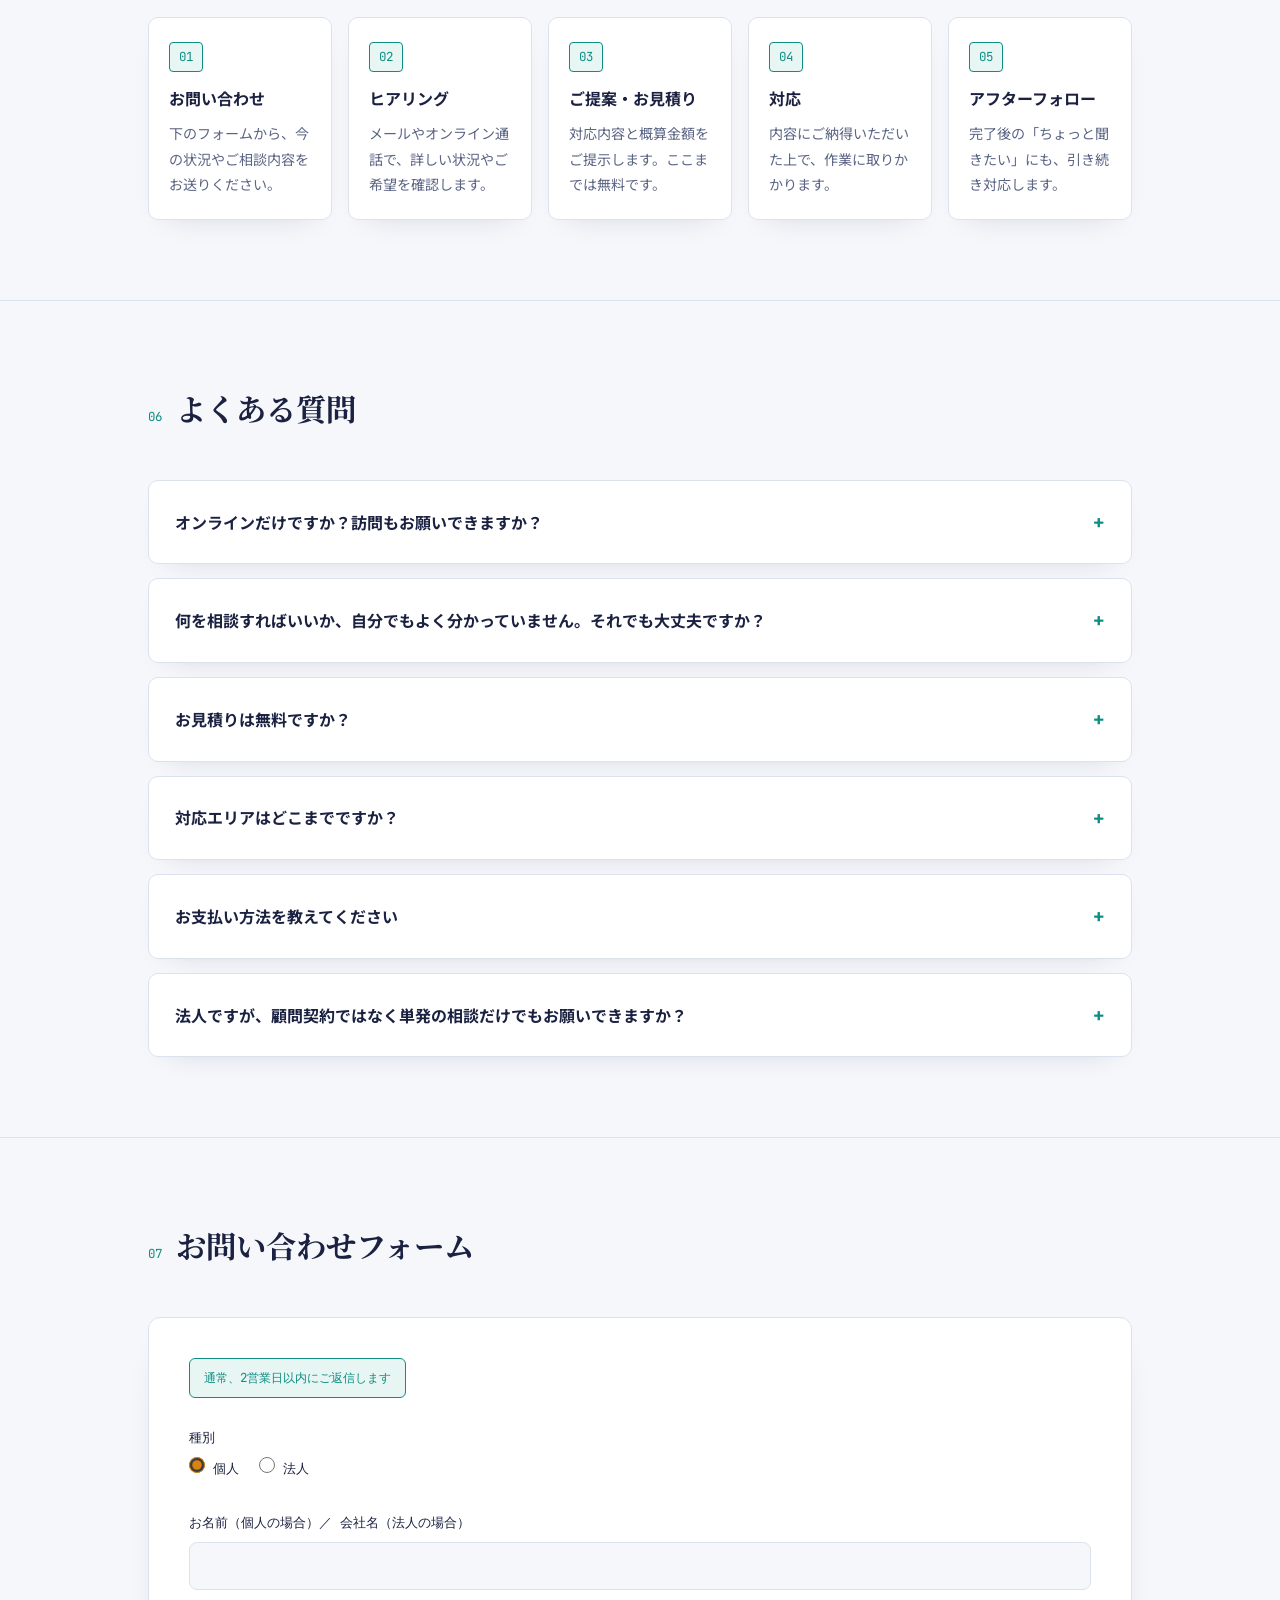
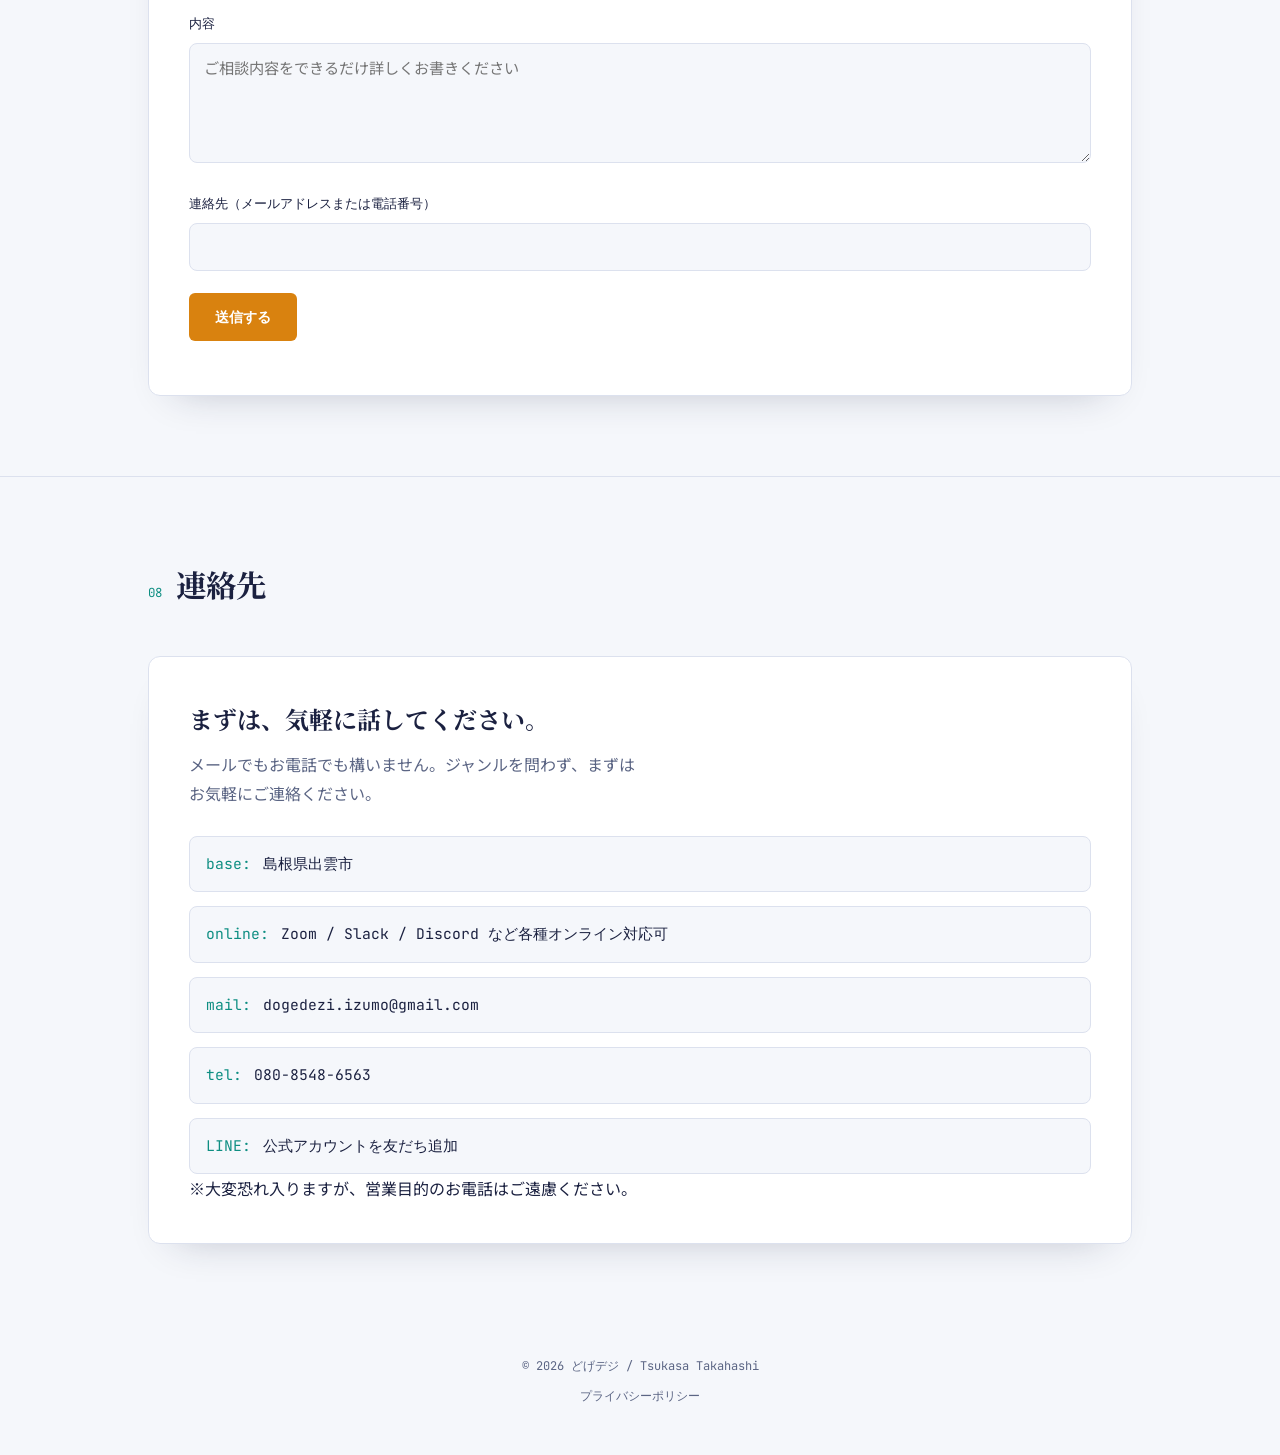
==== commit 9a1cd07f: "営業電話対策：電話番号を難読化し、お断り文言を追加" ====
--- a/index.html
+++ b/index.html
@@ -28,7 +28,6 @@
   "name": "どげデジ",
   "image": "https://dogedezi.jp/profile-large.jpg",
   "url": "https://dogedezi.jp/",
-  "telephone": "+81-80-8548-6563",
   "email": "dogedezi.izumo@gmail.com",
   "description": "IT・デジタルのお困りごとを何でも相談できる、島根県出雲市拠点のなんでも屋「どげデジ」。オンラインなら全国対応。",
   "address": {
@@ -496,13 +495,14 @@
           <a class="contact-row" href="mailto:dogedezi.izumo@gmail.com">
             <span class="k">mail:</span> dogedezi.izumo@gmail.com
           </a>
-          <a class="contact-row" href="tel:08085486563">
-            <span class="k">tel:</span> 080-8548-6563
+          <a class="contact-row" id="tel-link" href="javascript:void(0)" data-tel-rev="36568458080">
+            <span class="k">tel:</span> <span id="tel-display">お電話</span>
           </a>
           <a class="contact-row" href="https://lin.ee/7IkRbFh" target="_blank" rel="noopener">
             <span class="k">LINE:</span> 公式アカウントを友だち追加
           </a>
         </div>
+        <p class="contact-note">※大変恐れ入りますが、営業目的のお電話はご遠慮ください。</p>
       </div>
     </div>
   </section>
@@ -575,6 +575,17 @@
     formStatus.textContent = 'お問い合わせを送信しました。ありがとうございます。通常2営業日以内にご返信します。';
     history.replaceState(null, '', location.pathname + location.hash);
   }
+
+  // ---- reconstruct phone number at runtime (reduces automated scraping for telemarketing) ----
+  (function(){
+    var telLink = document.getElementById('tel-link');
+    var telDisplay = document.getElementById('tel-display');
+    if(!telLink || !telDisplay) return;
+    var rev = telLink.getAttribute('data-tel-rev');
+    var digits = rev.split('').reverse().join('');
+    telLink.setAttribute('href', 'tel:' + digits);
+    telDisplay.textContent = digits.replace(/(\d{3})(\d{4})(\d{4})/, '$1-$2-$3');
+  })();
 </script>
 
 <!-- Cloudflare Web Analytics -->
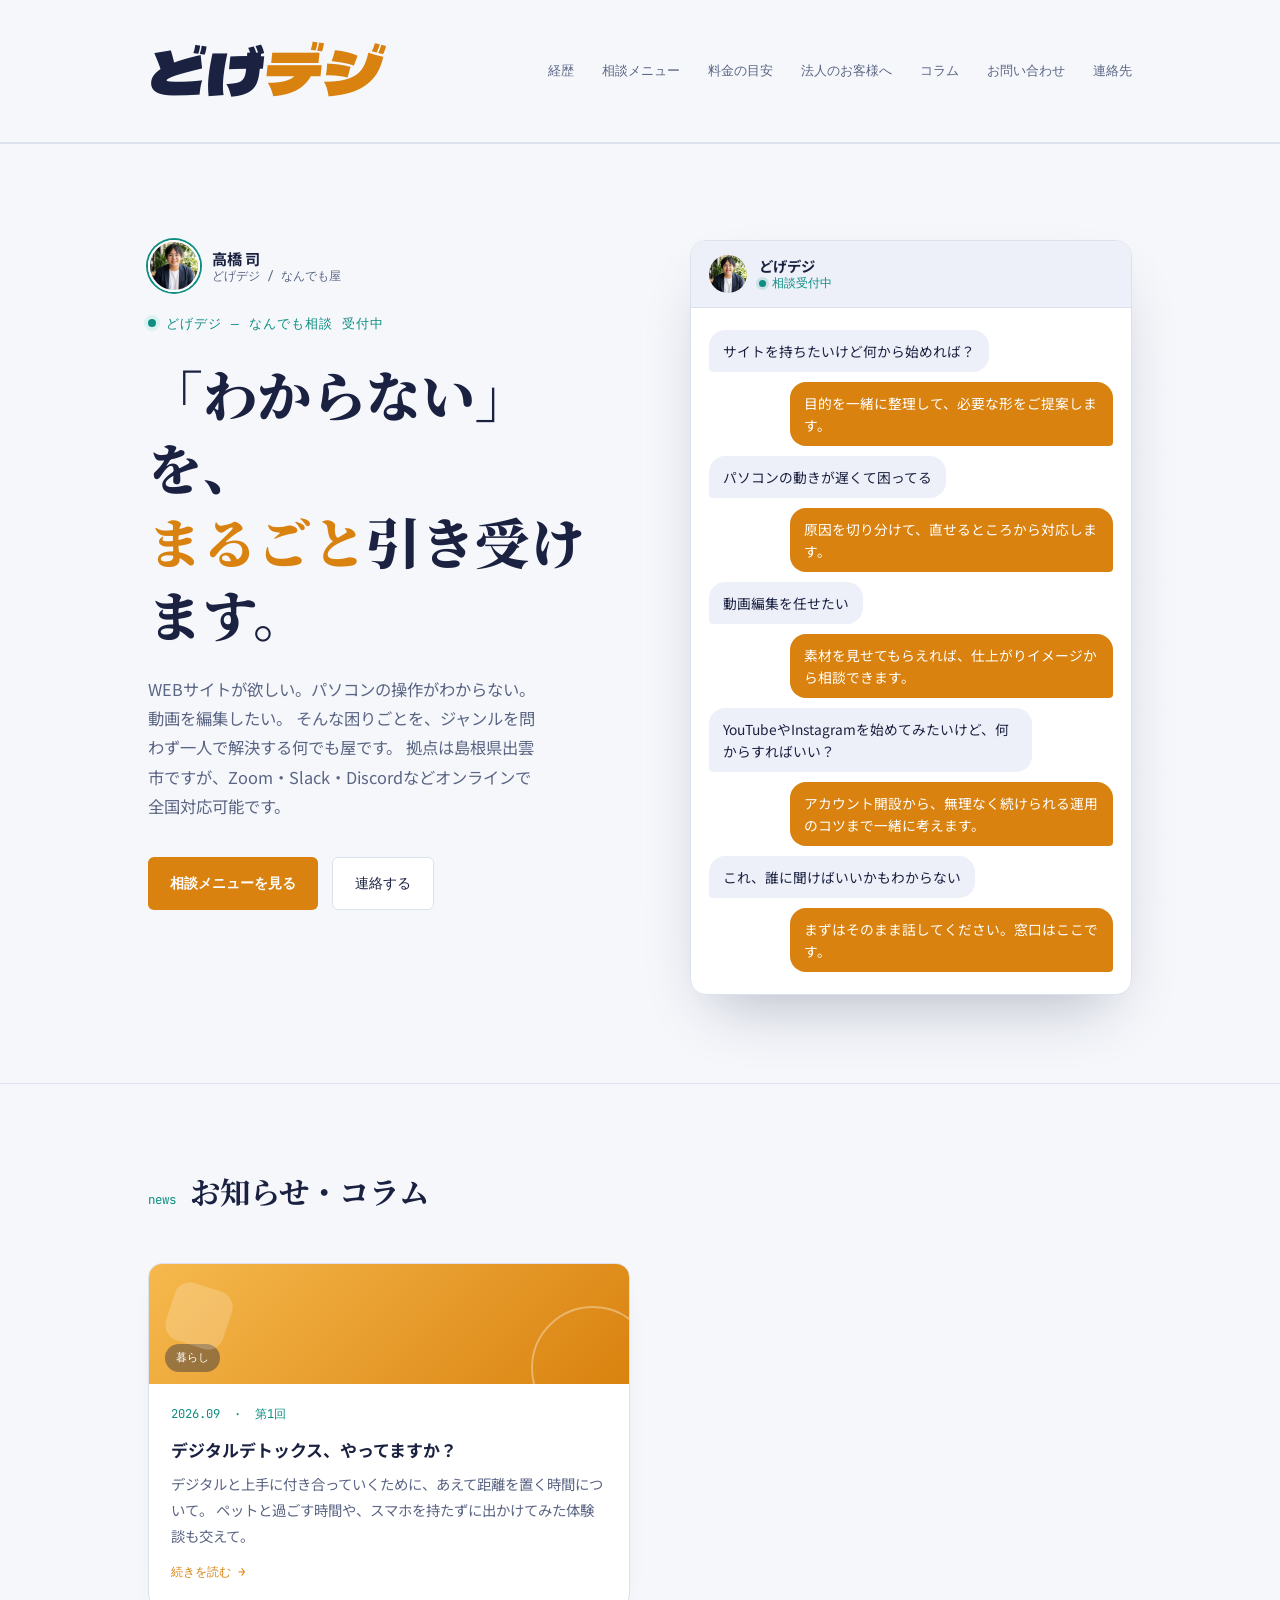
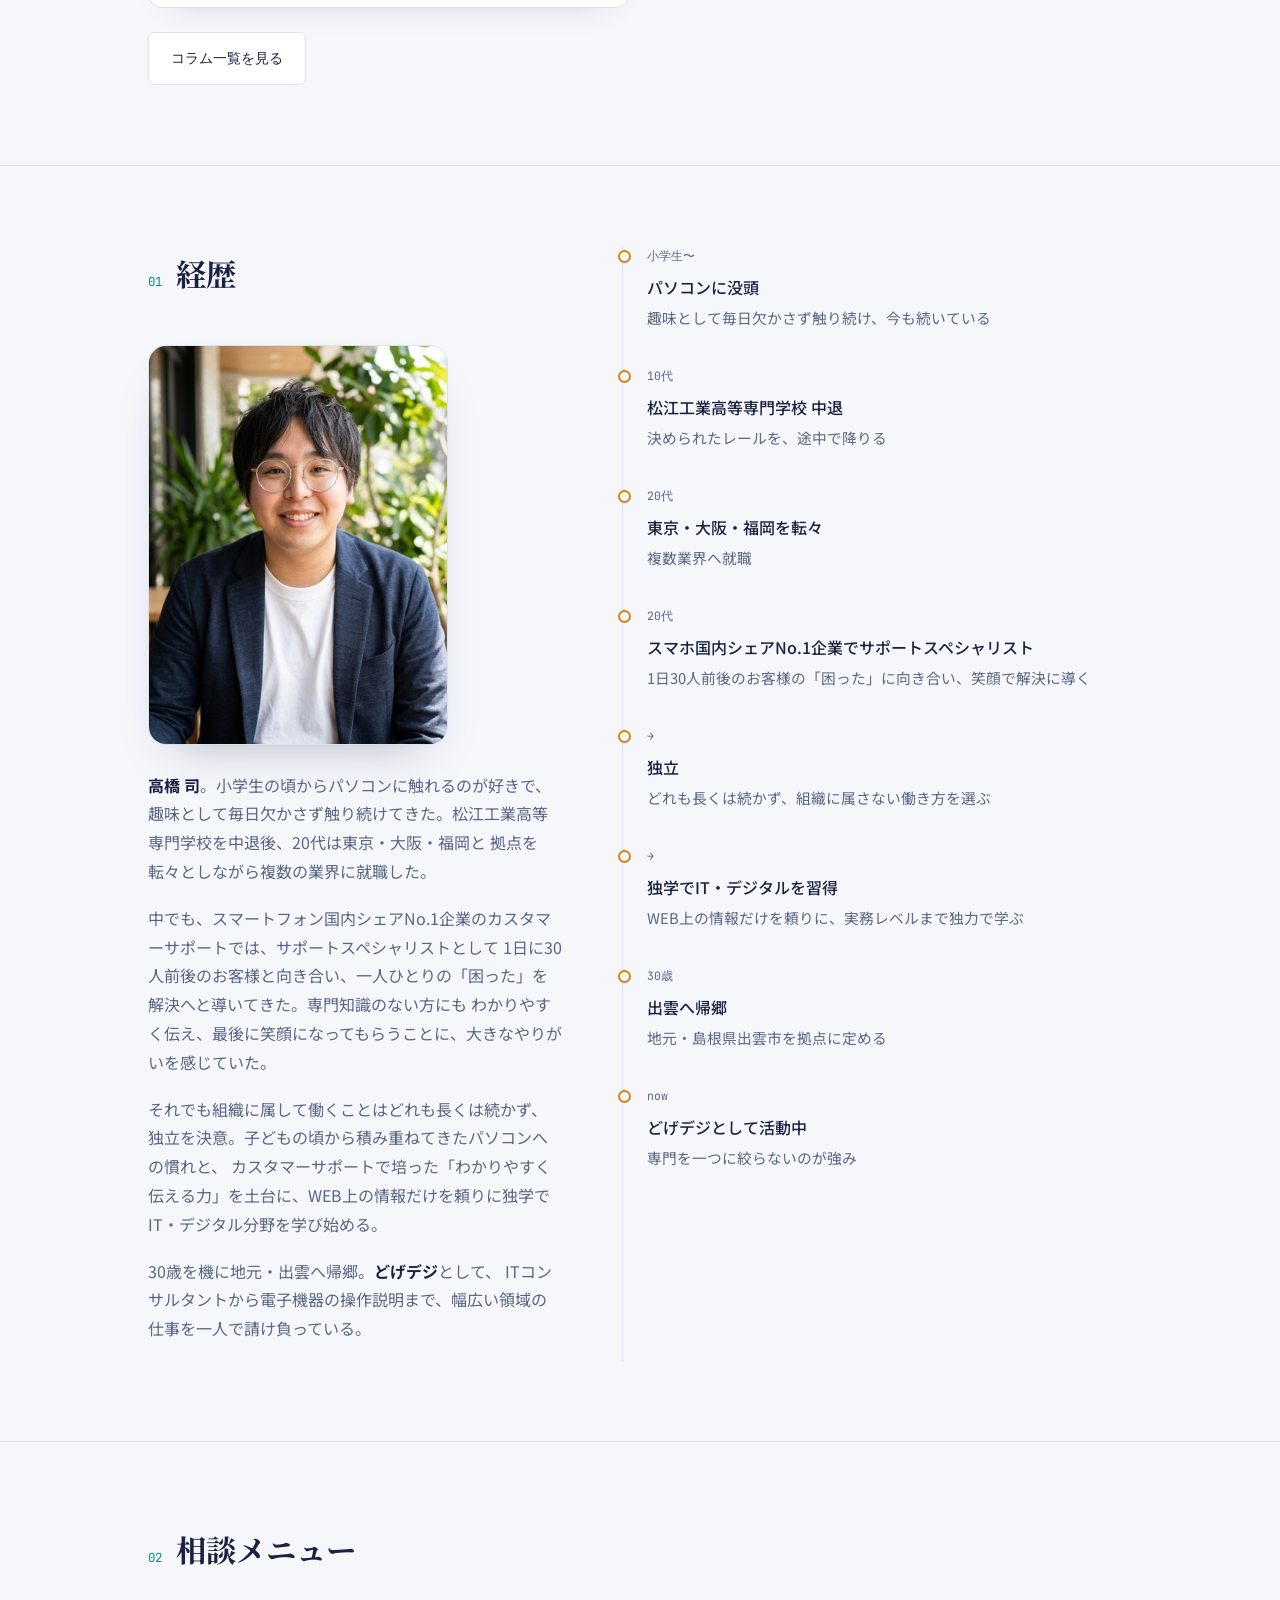
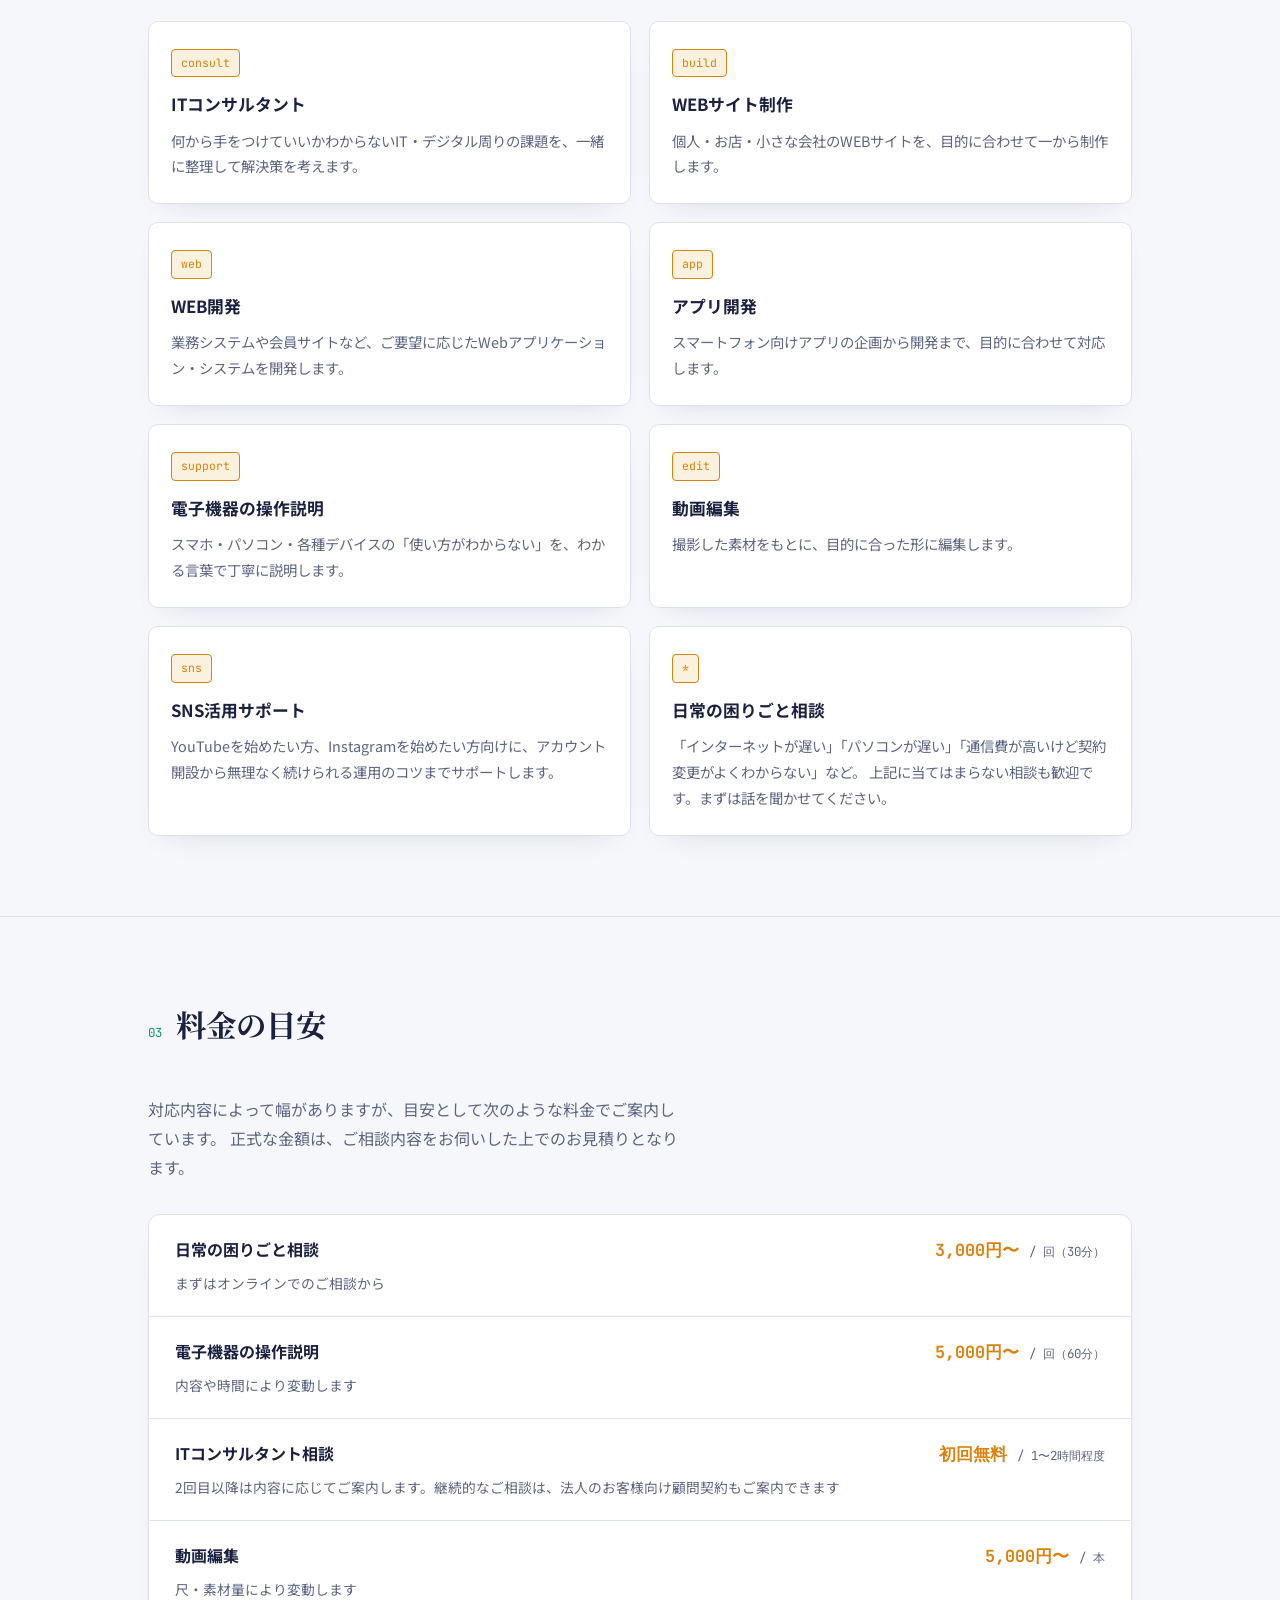
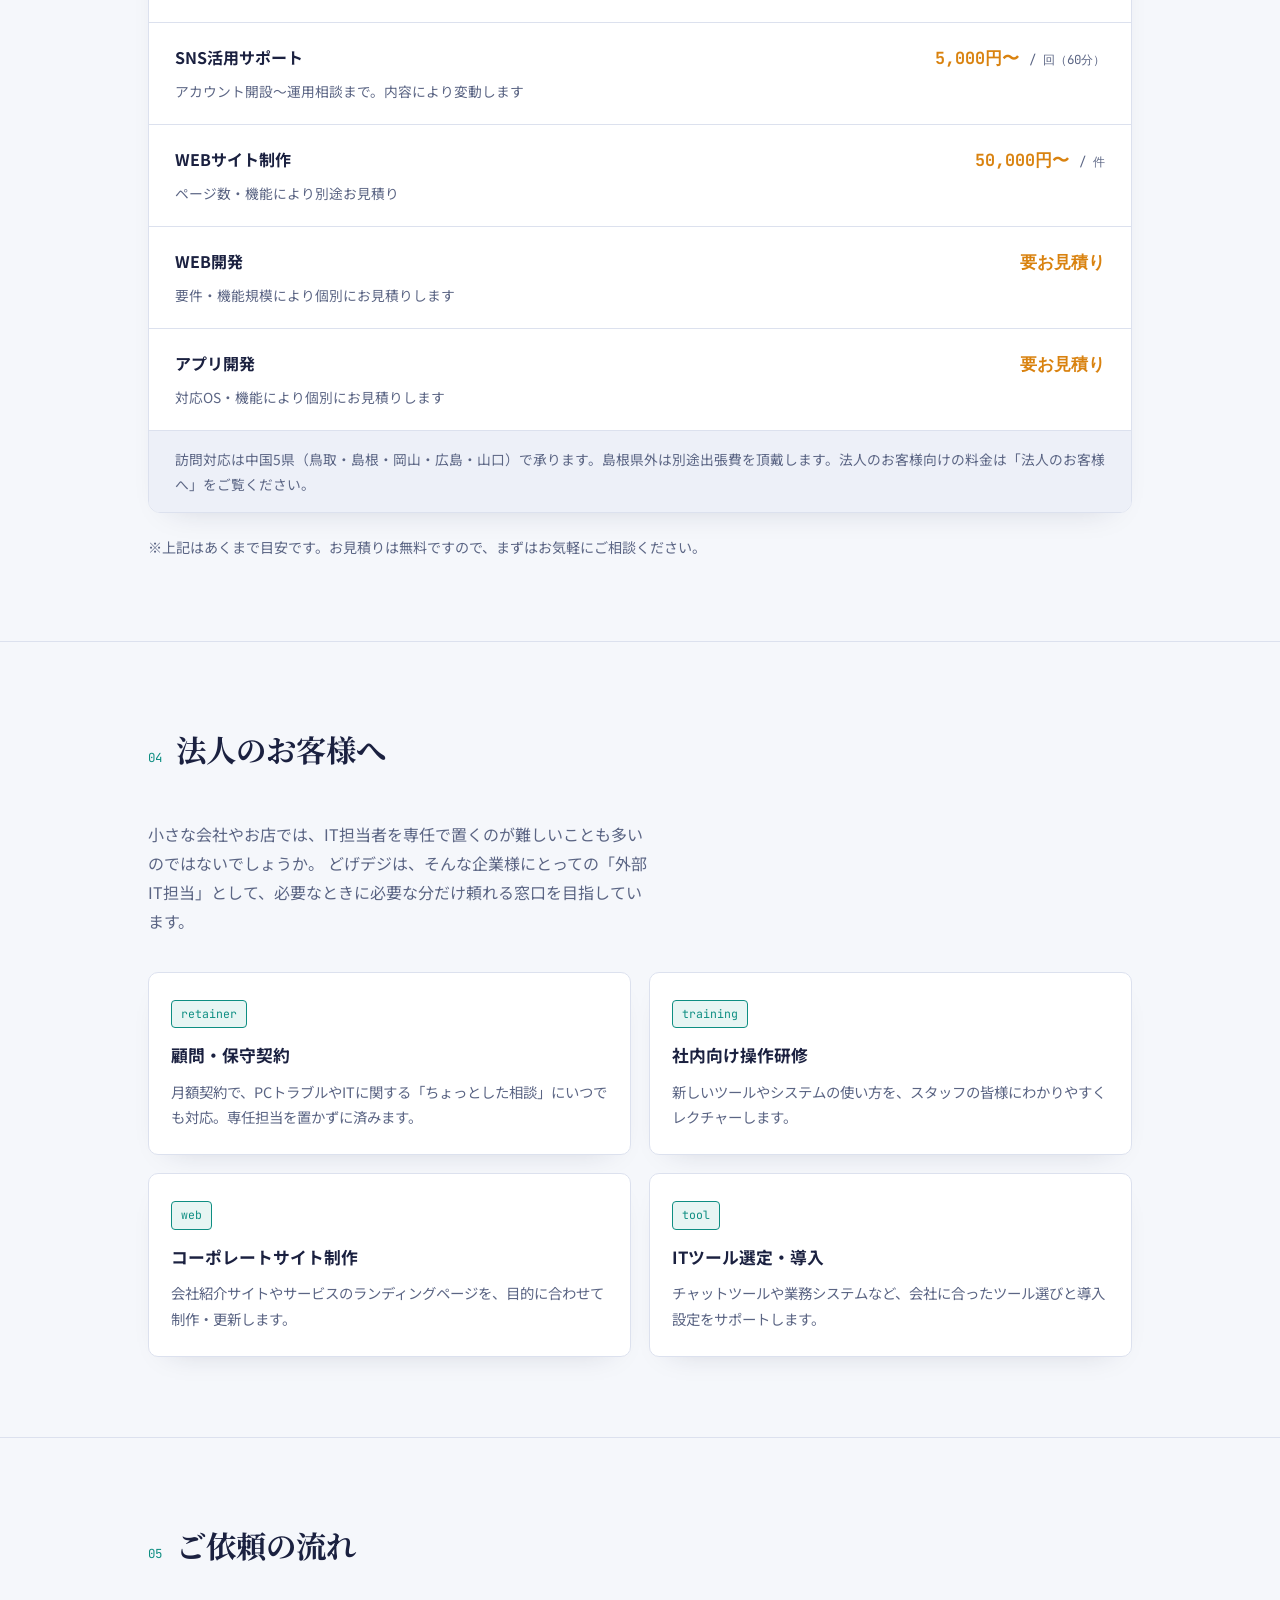
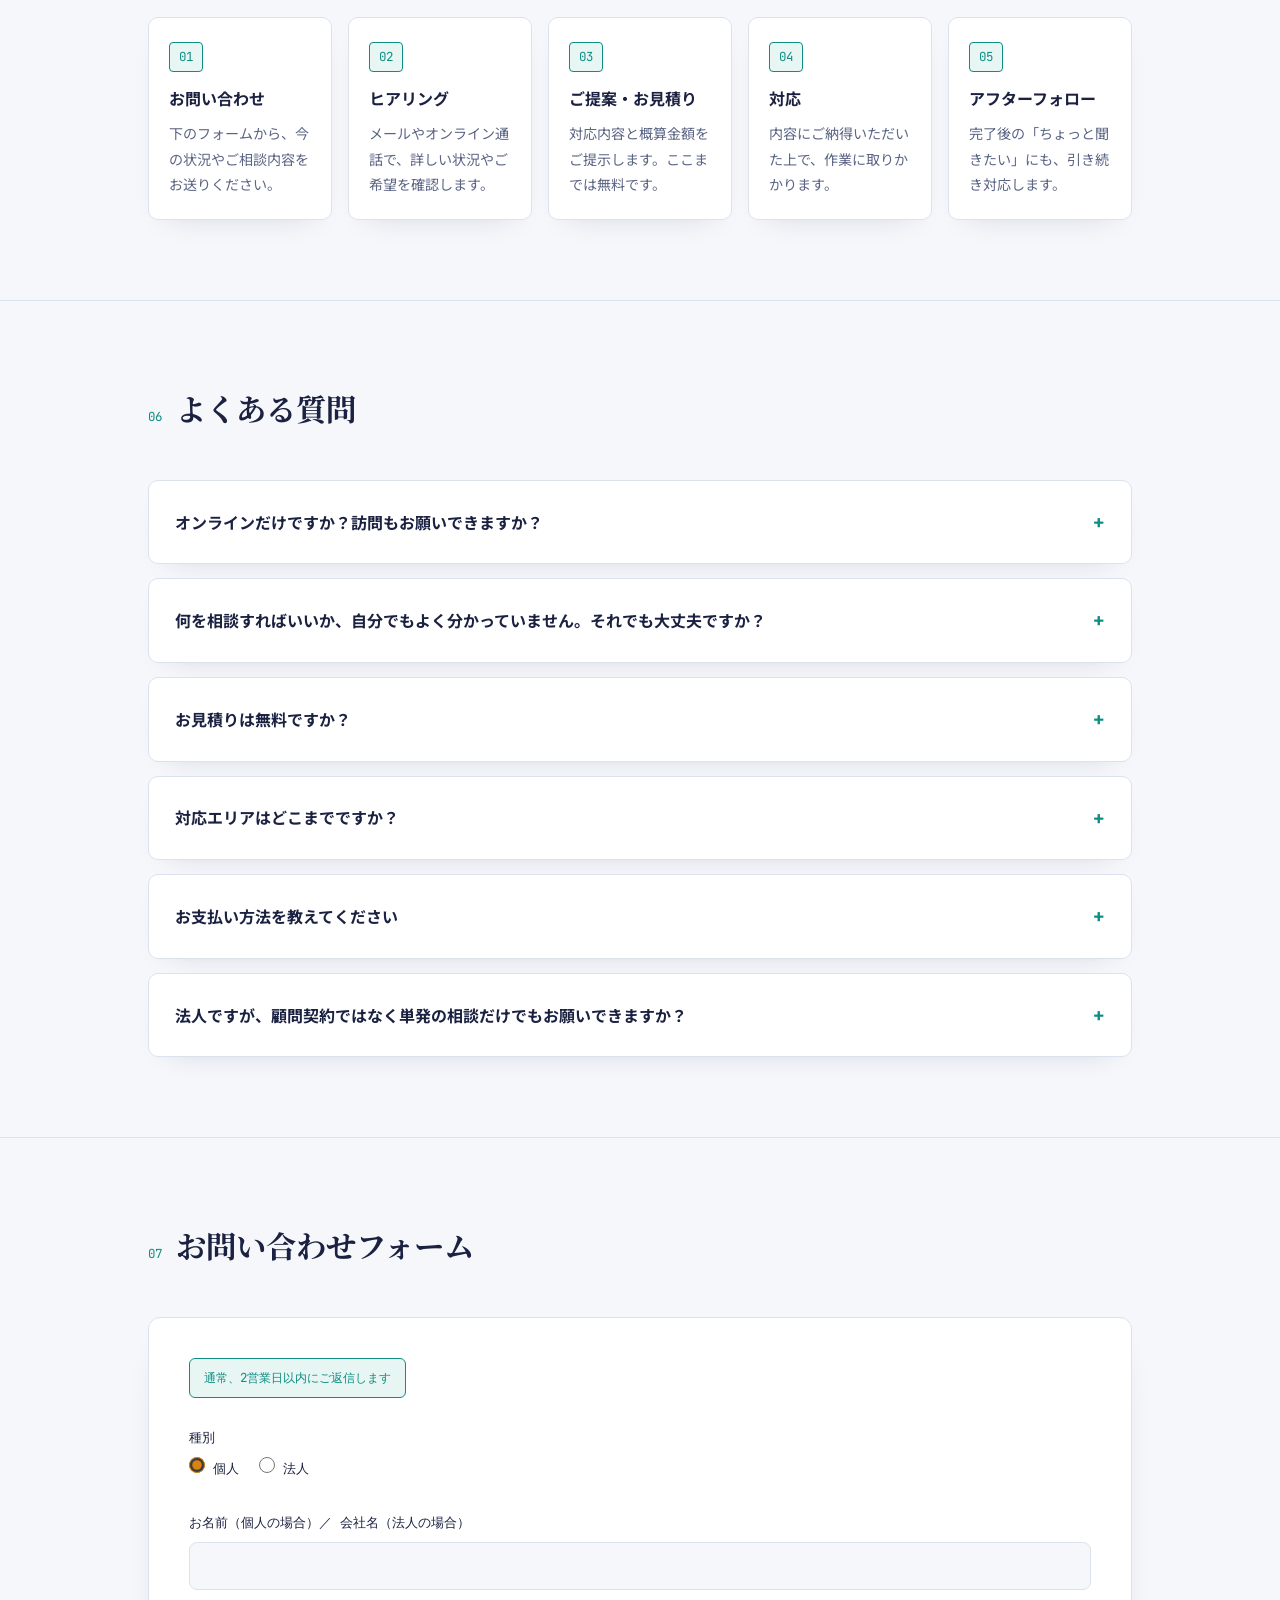
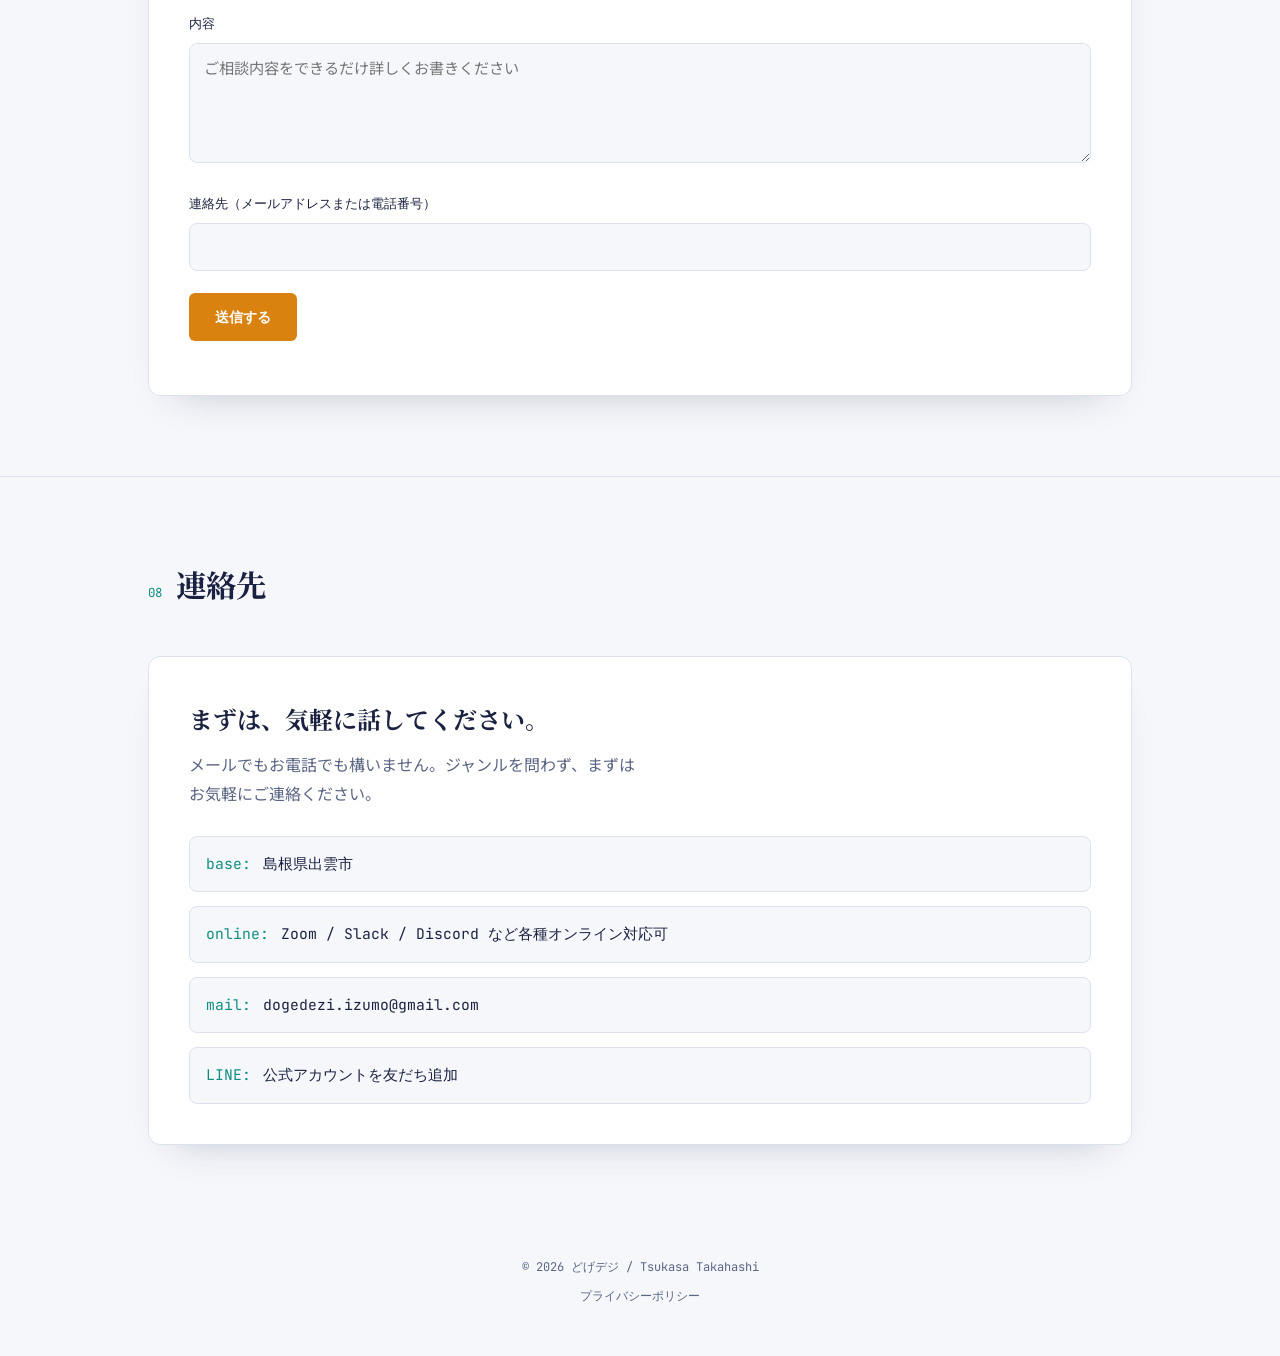
==== commit 922d41d9: "電話番号を一時的に非表示（約2週間後に再掲載予定）" ====
--- a/index.html
+++ b/index.html
@@ -495,14 +495,18 @@
           <a class="contact-row" href="mailto:dogedezi.izumo@gmail.com">
             <span class="k">mail:</span> dogedezi.izumo@gmail.com
           </a>
+          <!-- 電話番号を一時非表示中（2026-09-13〜、約2週間後に再掲載予定。復活させる時はこのコメントを外すだけでOK） -->
+          <!--
           <a class="contact-row" id="tel-link" href="javascript:void(0)" data-tel-rev="36568458080">
             <span class="k">tel:</span> <span id="tel-display">お電話</span>
           </a>
+          -->
           <a class="contact-row" href="https://lin.ee/7IkRbFh" target="_blank" rel="noopener">
             <span class="k">LINE:</span> 公式アカウントを友だち追加
           </a>
         </div>
-        <p class="contact-note">※大変恐れ入りますが、営業目的のお電話はご遠慮ください。</p>
+        <!-- 上の電話番号を再掲載する時、このお断り文言もあわせて復活させる -->
+        <!-- <p class="contact-note">※大変恐れ入りますが、営業目的のお電話はご遠慮ください。</p> -->
       </div>
     </div>
   </section>
--- a/style.css
+++ b/style.css
@@ -572,6 +572,11 @@
 }
 .contact-row:hover{ border-color:var(--accent); }
 .contact-row .k{ color:var(--accent-soft); }
+.contact-note{
+  margin-top:18px;
+  color:var(--text-muted);
+  font-size:0.85rem;
+}
 
 footer{
   padding:32px 0 48px;
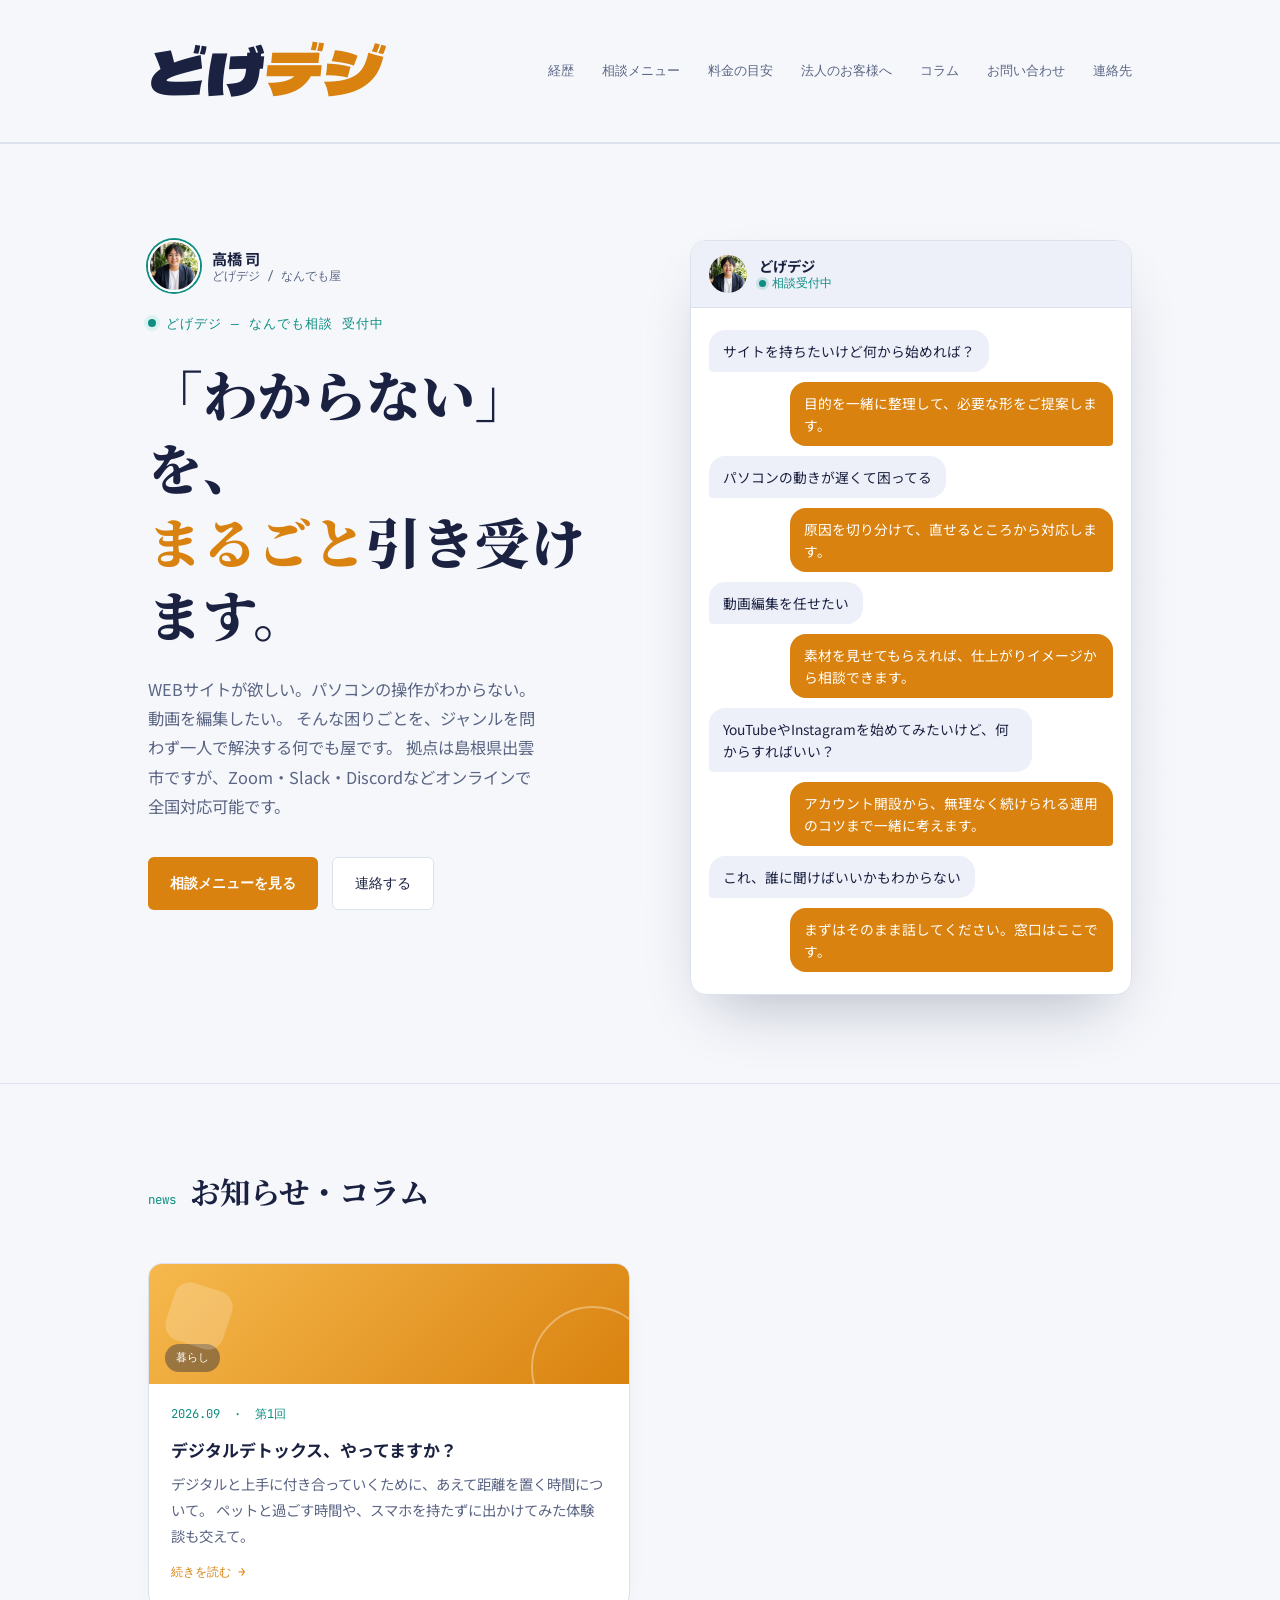
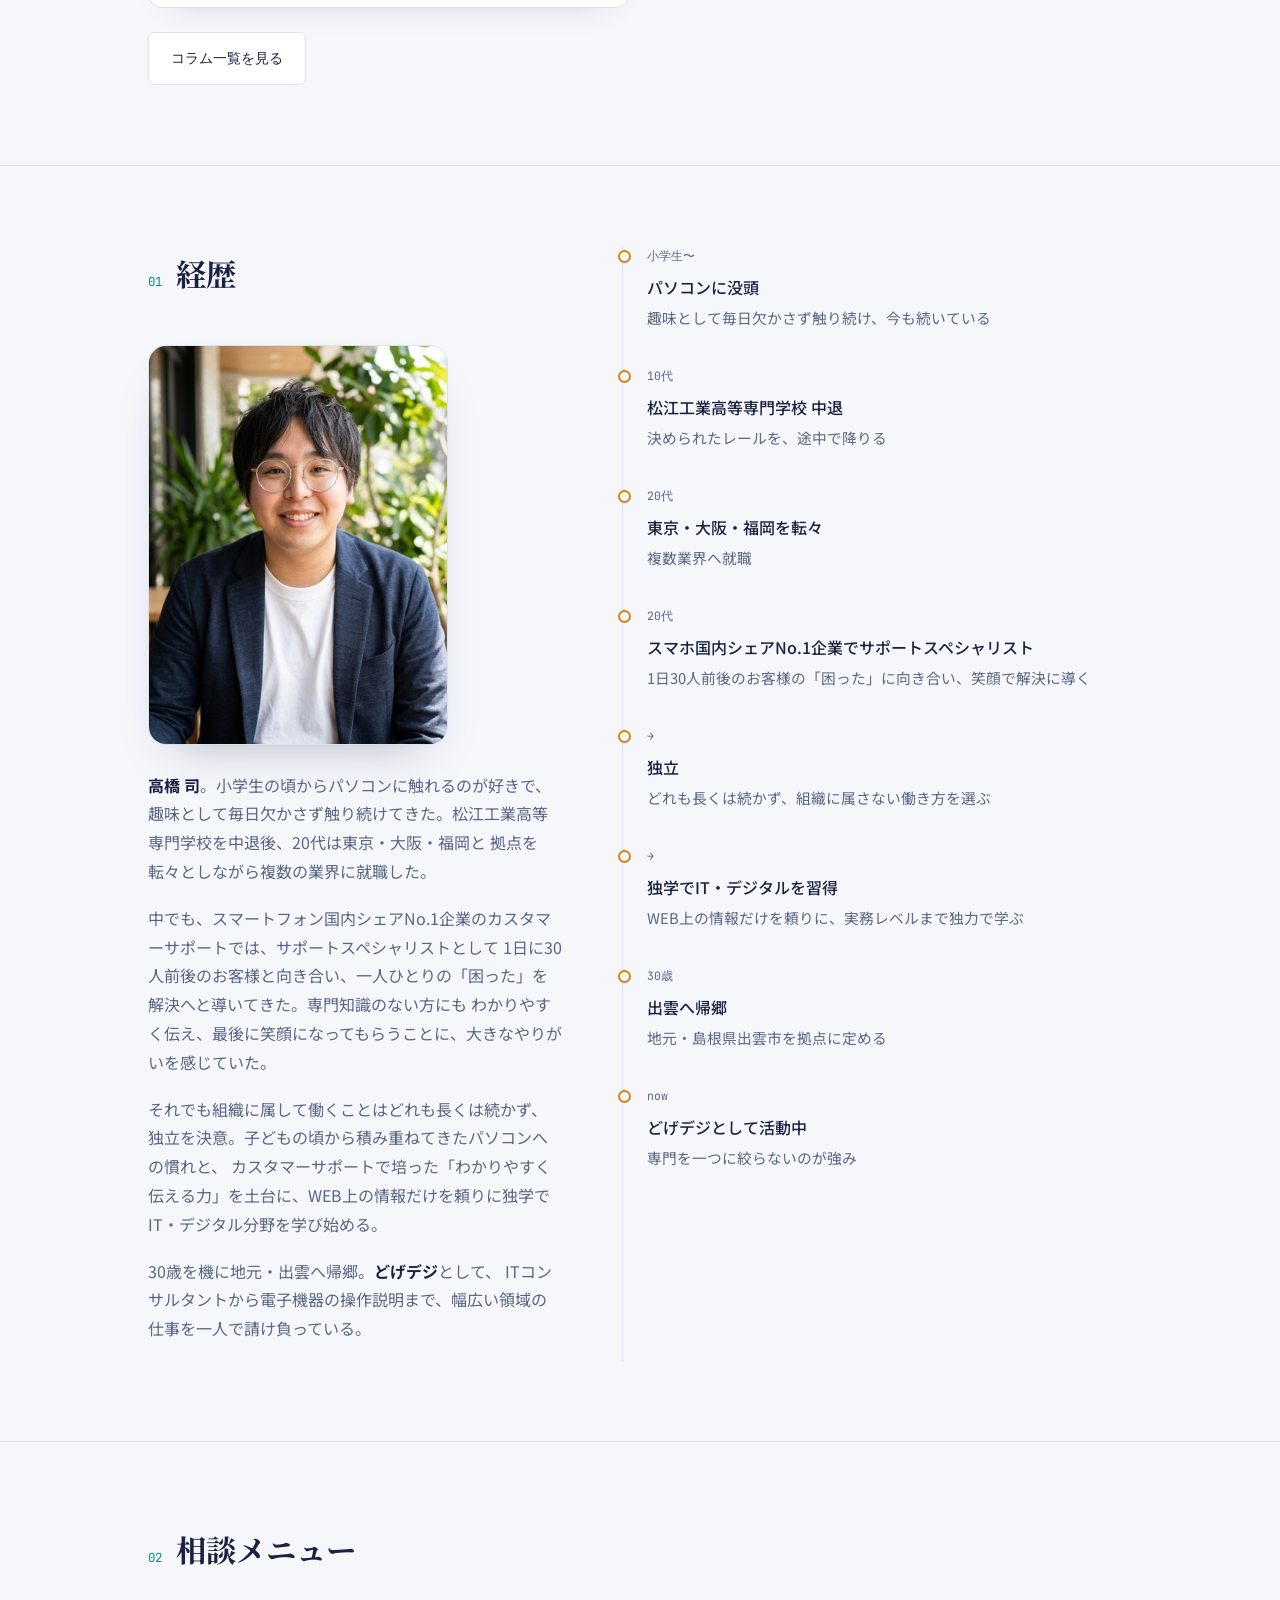
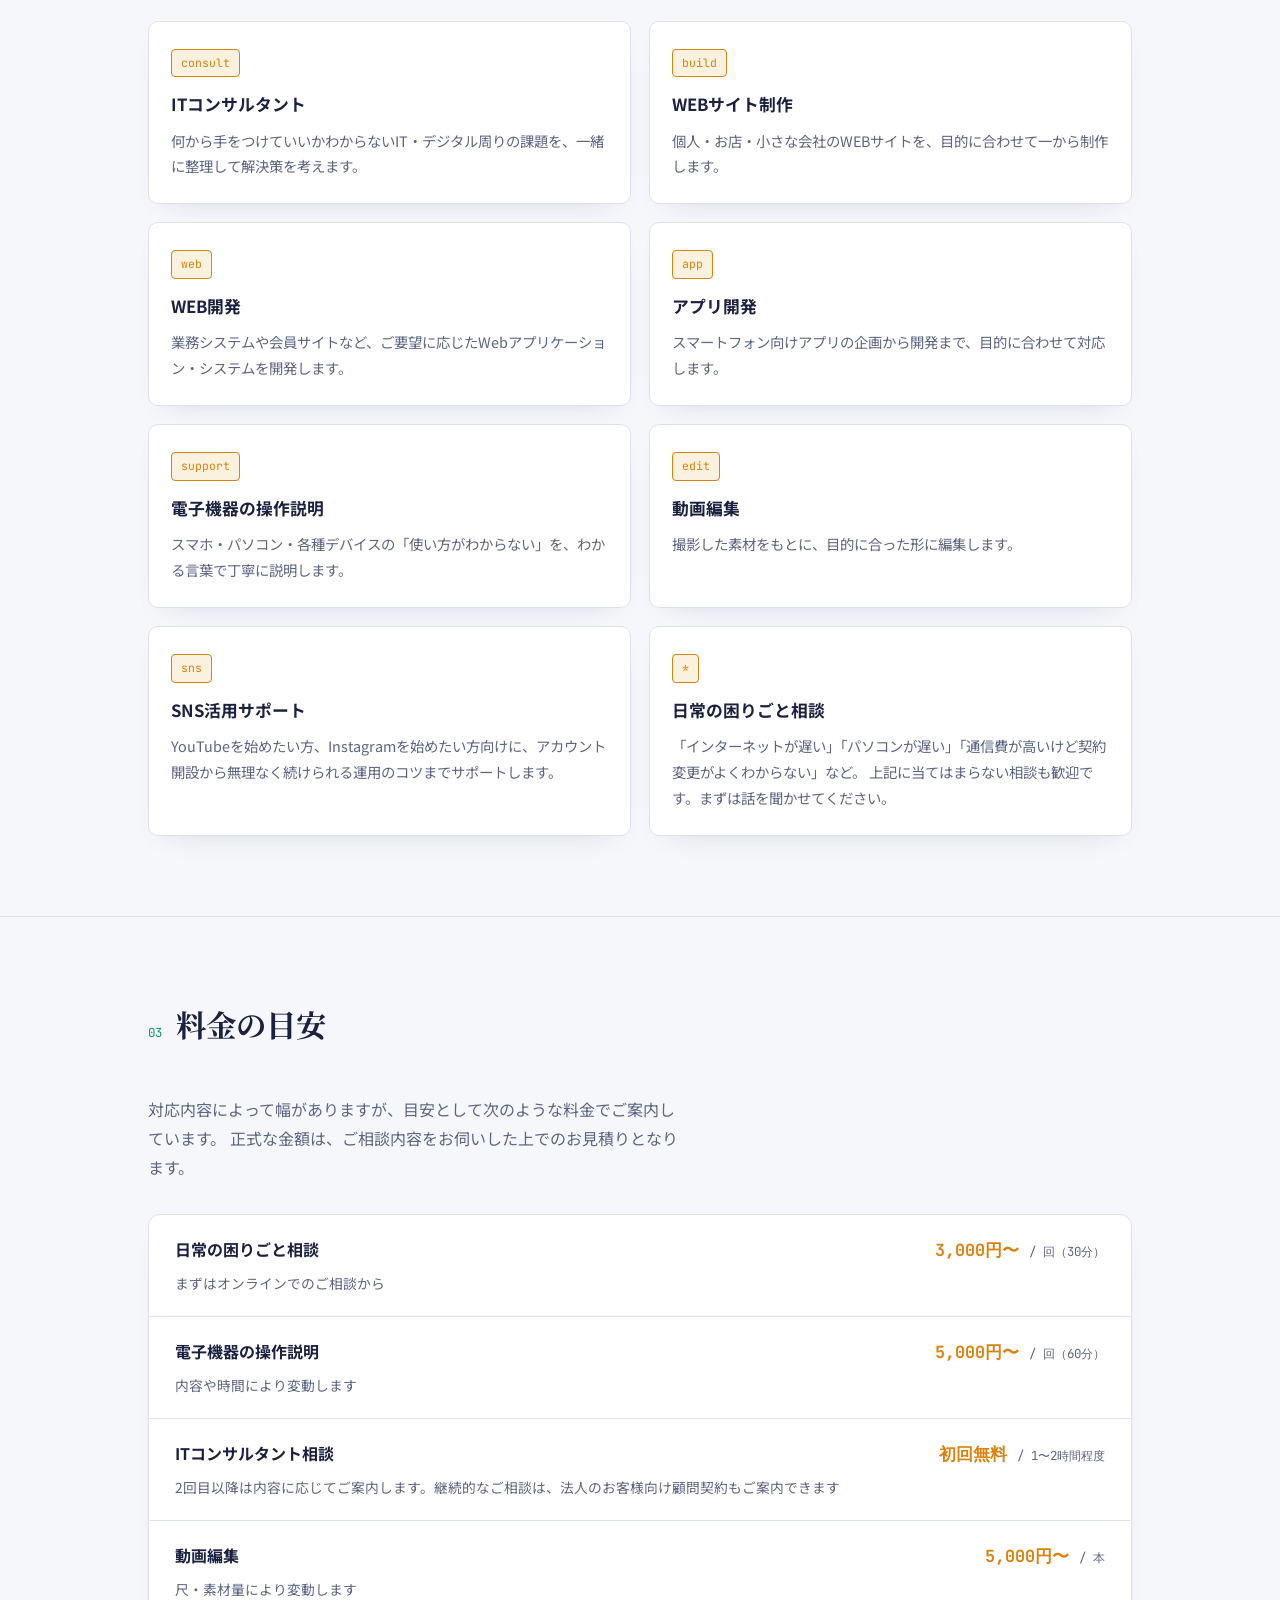
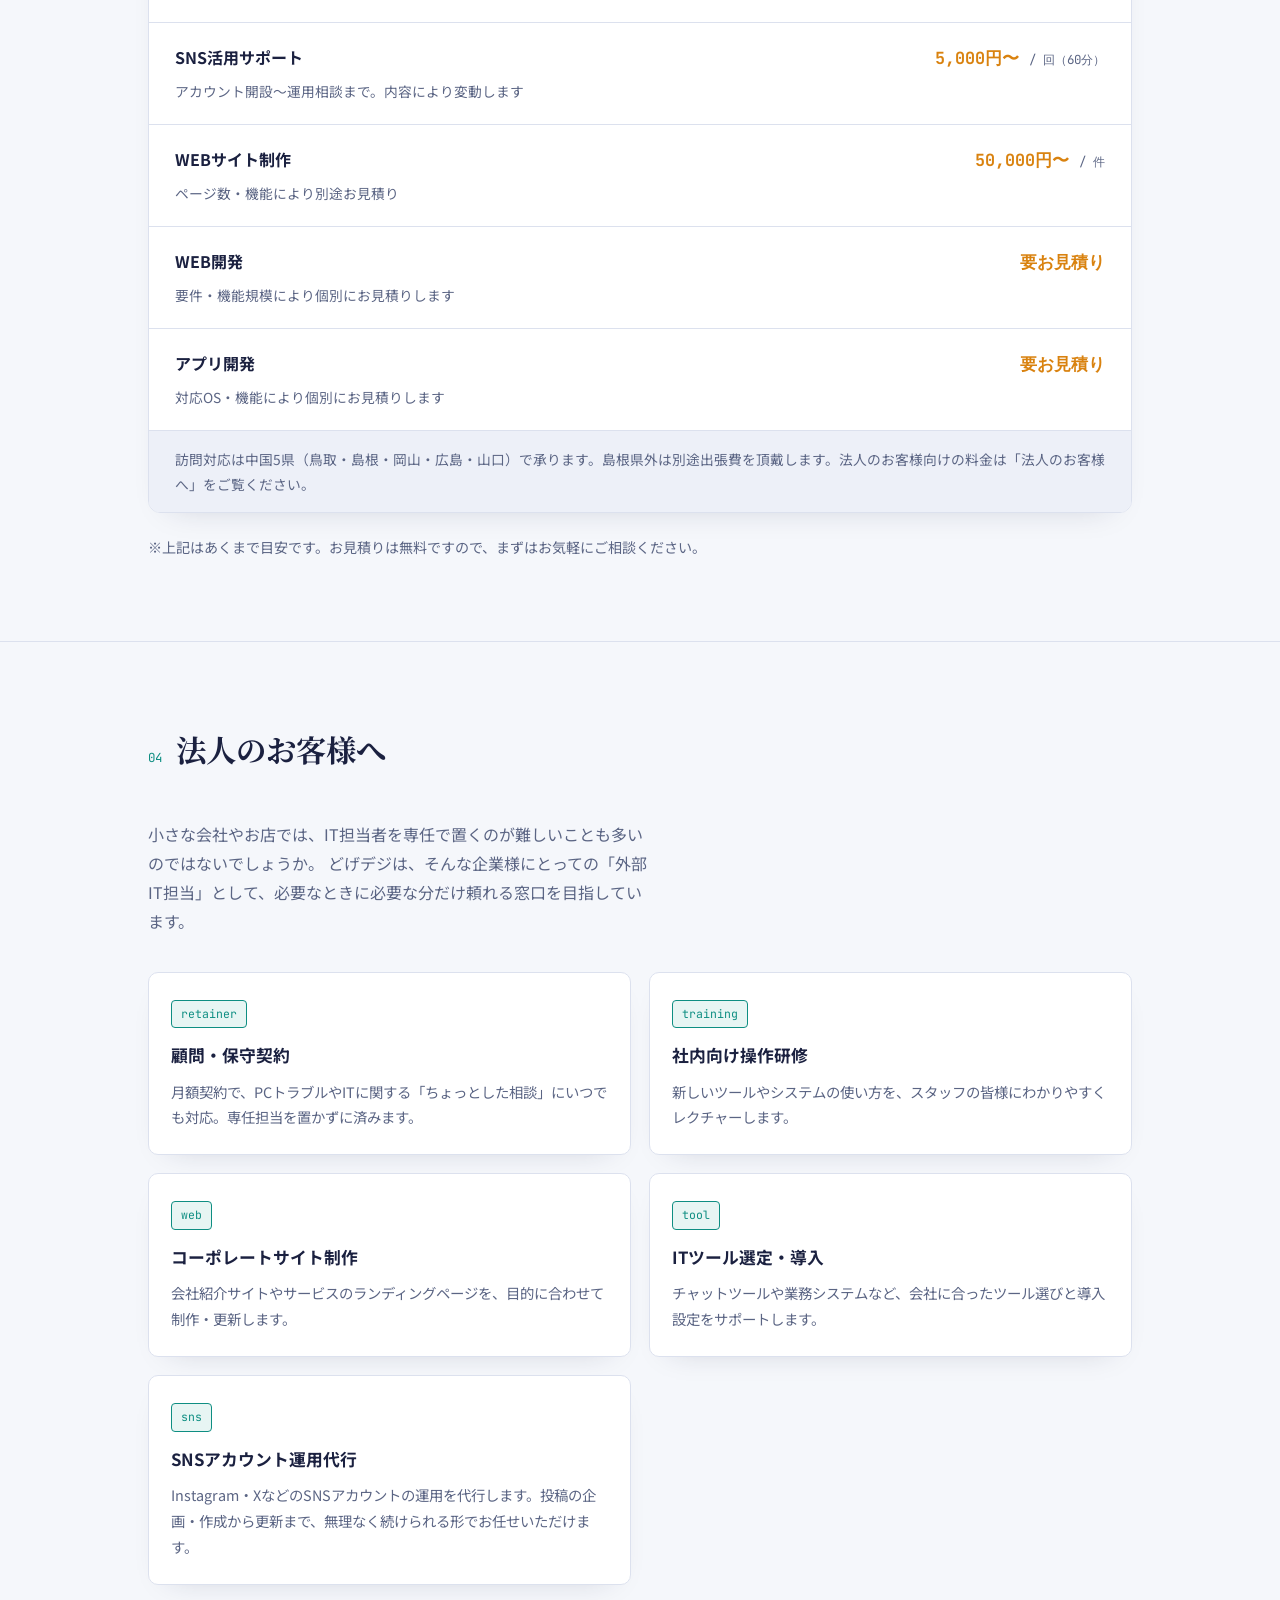
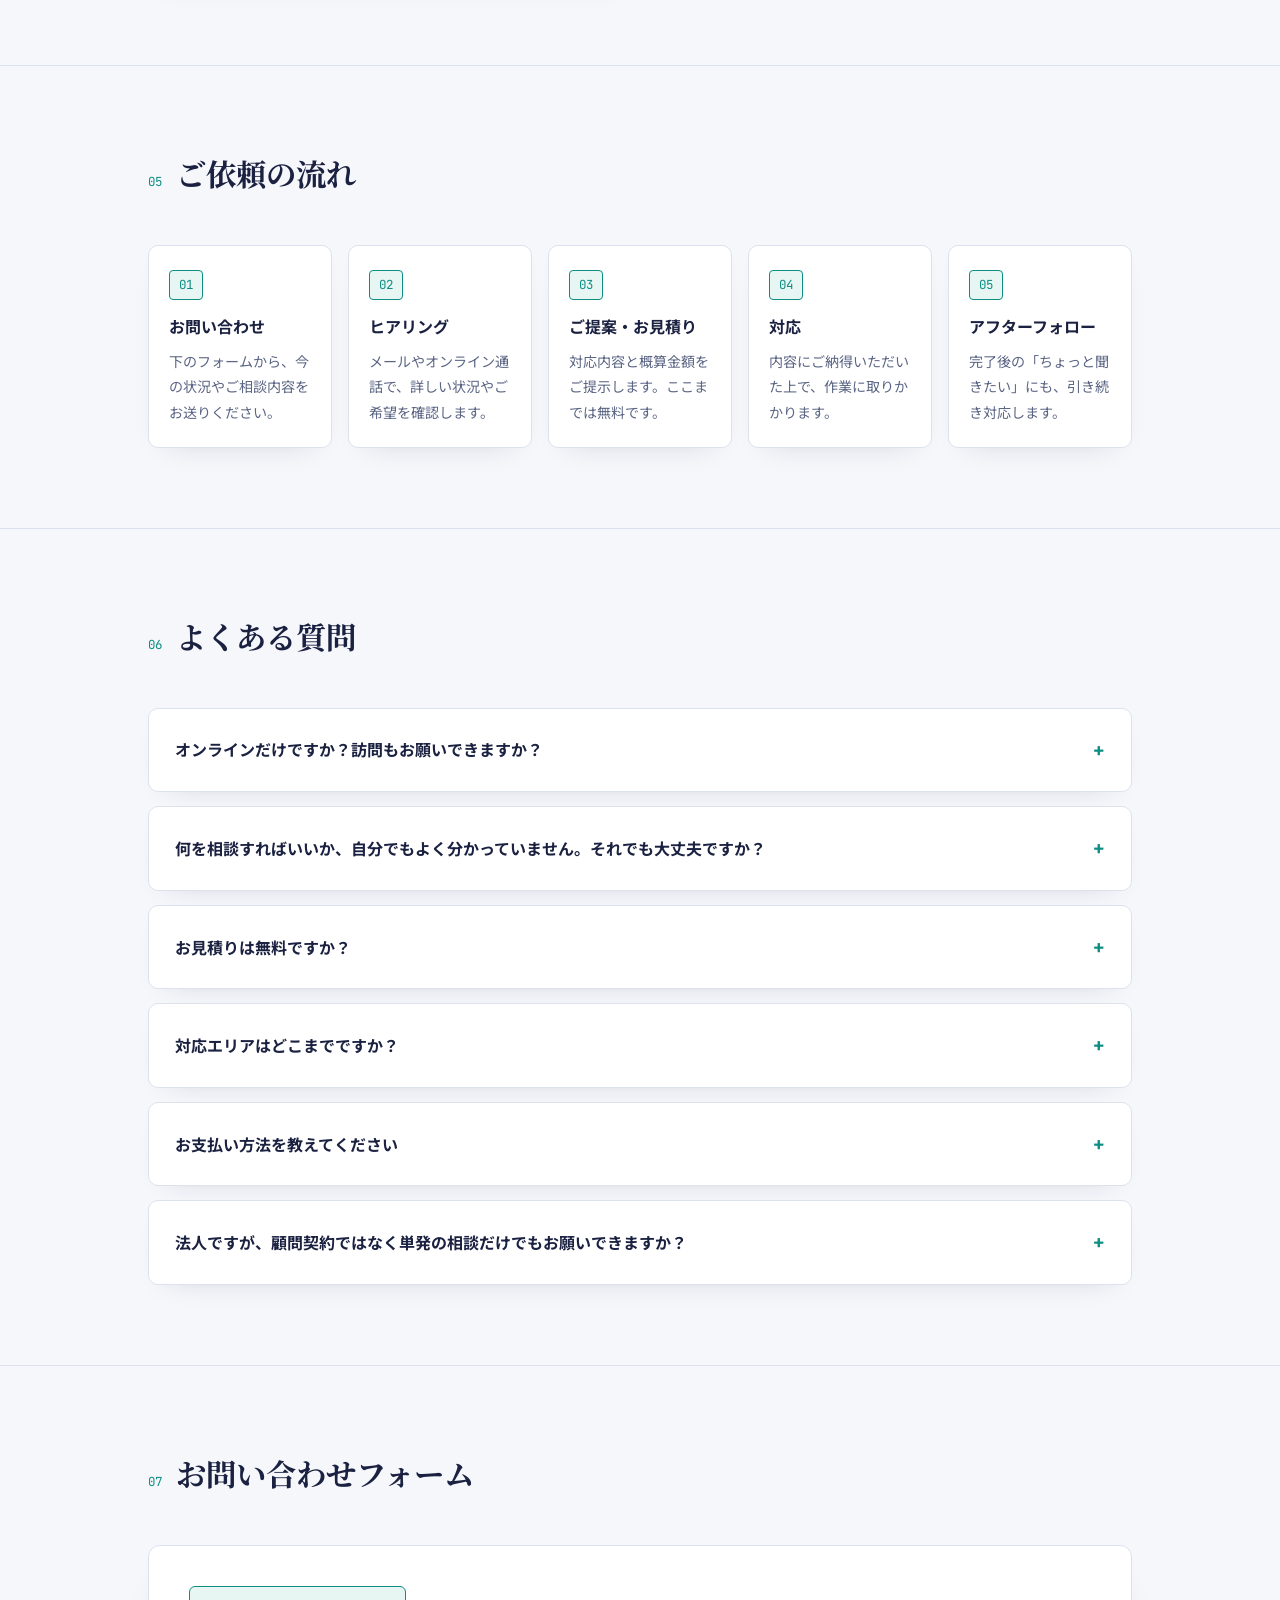
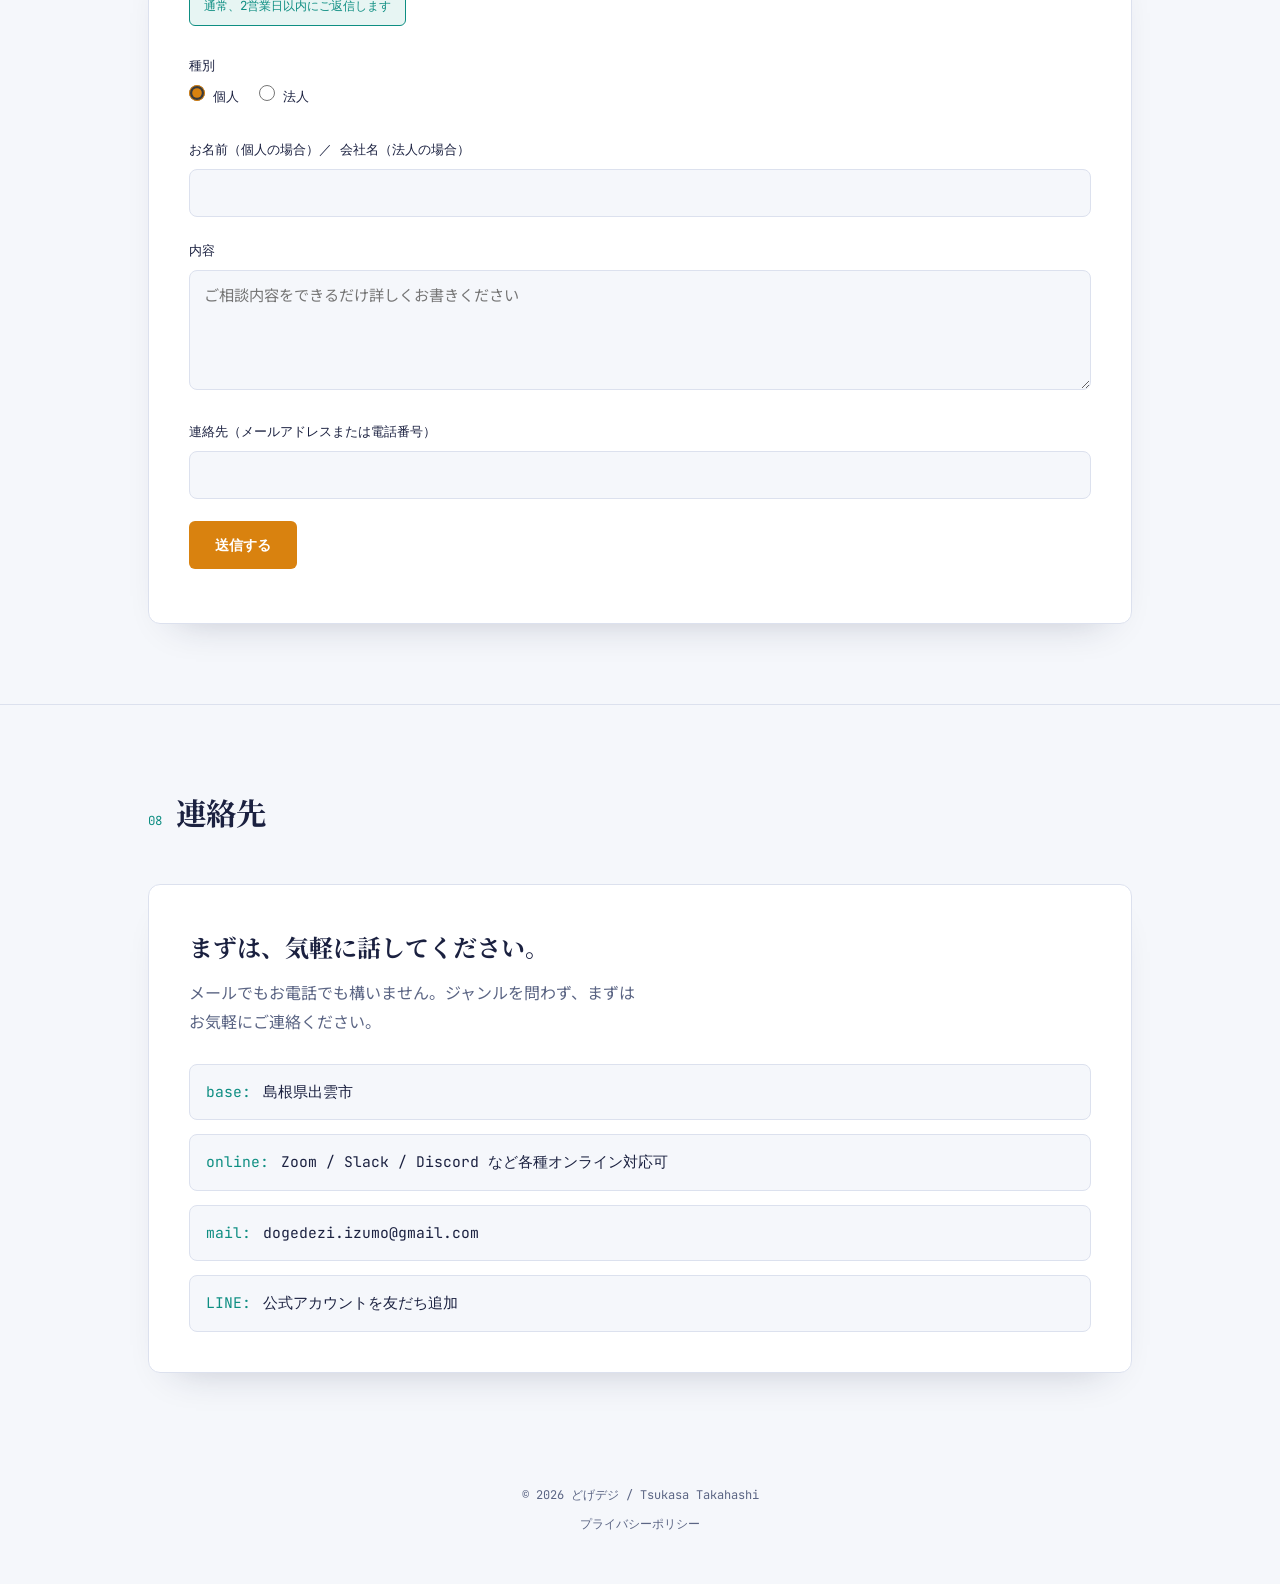
==== commit 33a46e48: "法人向けサービスにSNSアカウント運用代行を追加" ====
--- a/index.html
+++ b/index.html
@@ -351,6 +351,11 @@
           <h3>ITツール選定・導入</h3>
           <p>チャットツールや業務システムなど、会社に合ったツール選びと導入設定をサポートします。</p>
         </div>
+        <div class="ticket">
+          <span class="ticket-tag biz">sns</span>
+          <h3>SNSアカウント運用代行</h3>
+          <p>Instagram・XなどのSNSアカウントの運用を代行します。投稿の企画・作成から更新まで、無理なく続けられる形でお任せいただけます。</p>
+        </div>
       </div>
     </div>
   </section>
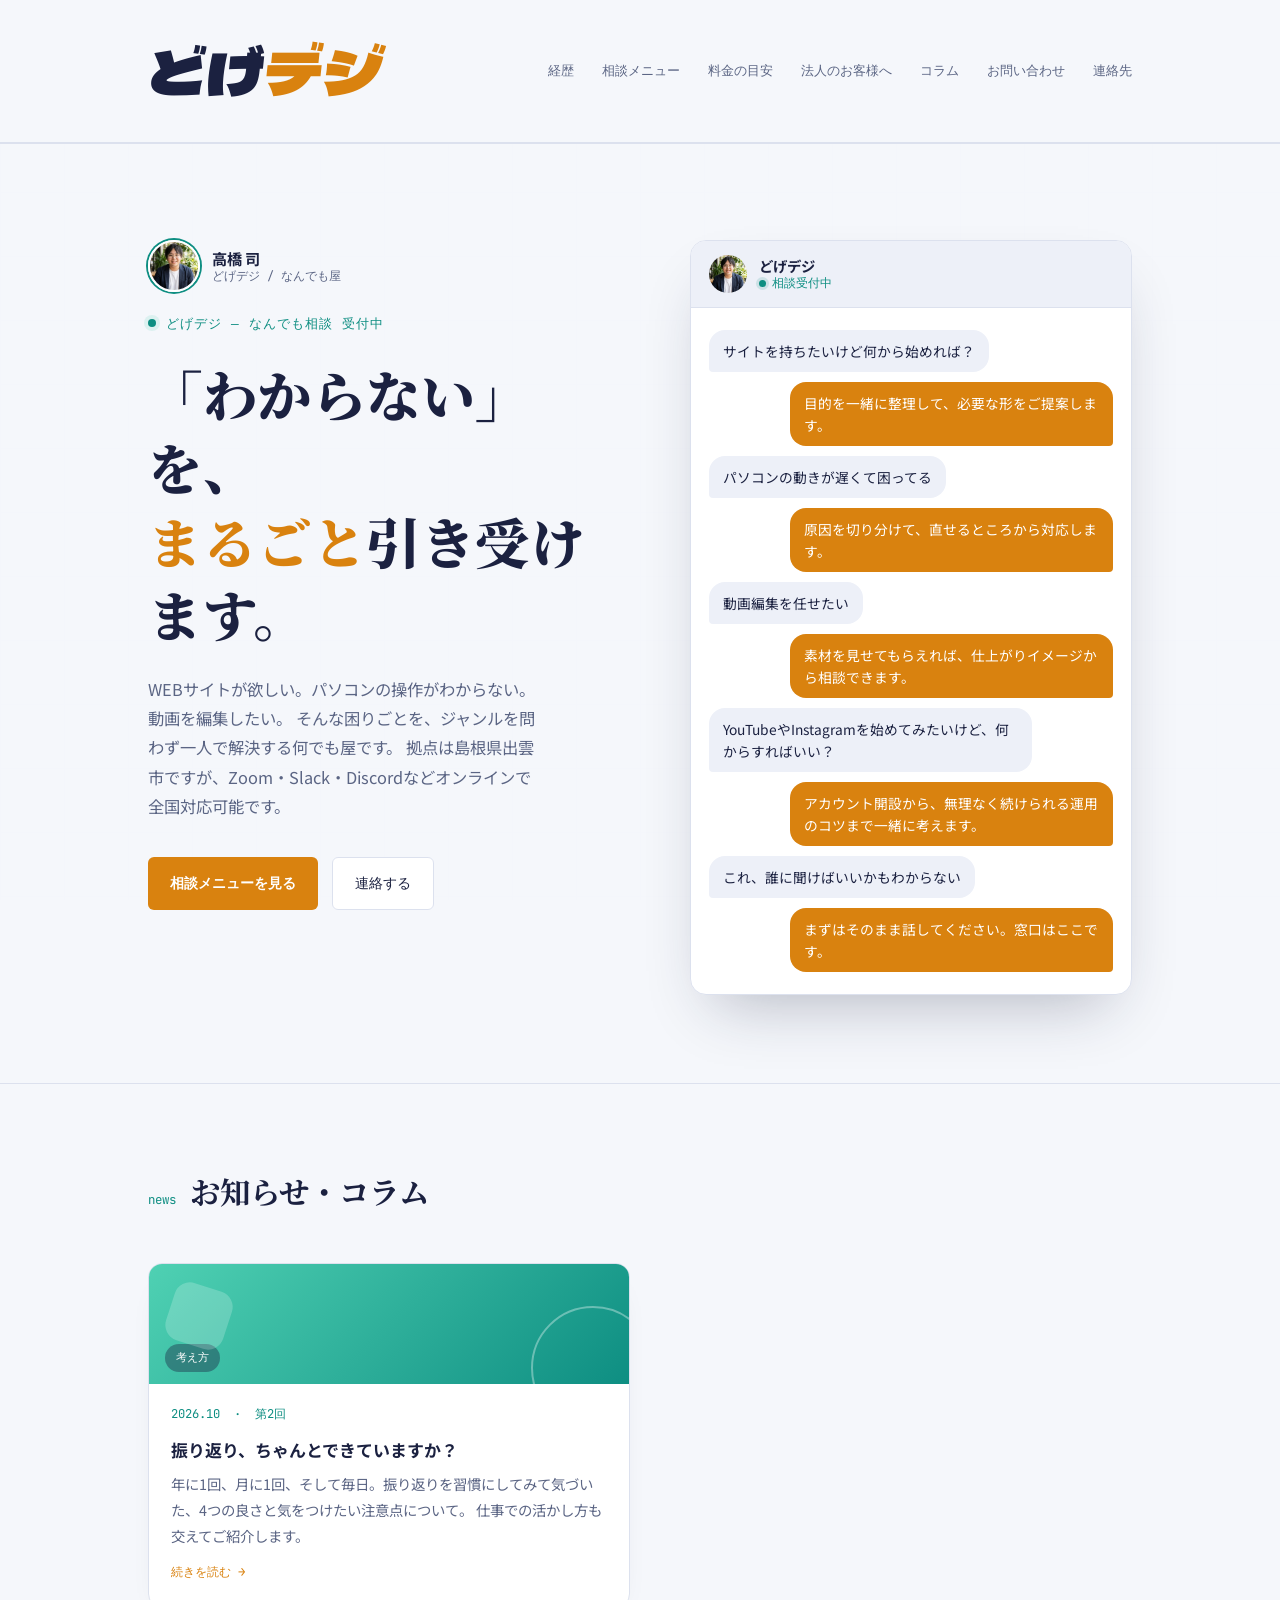
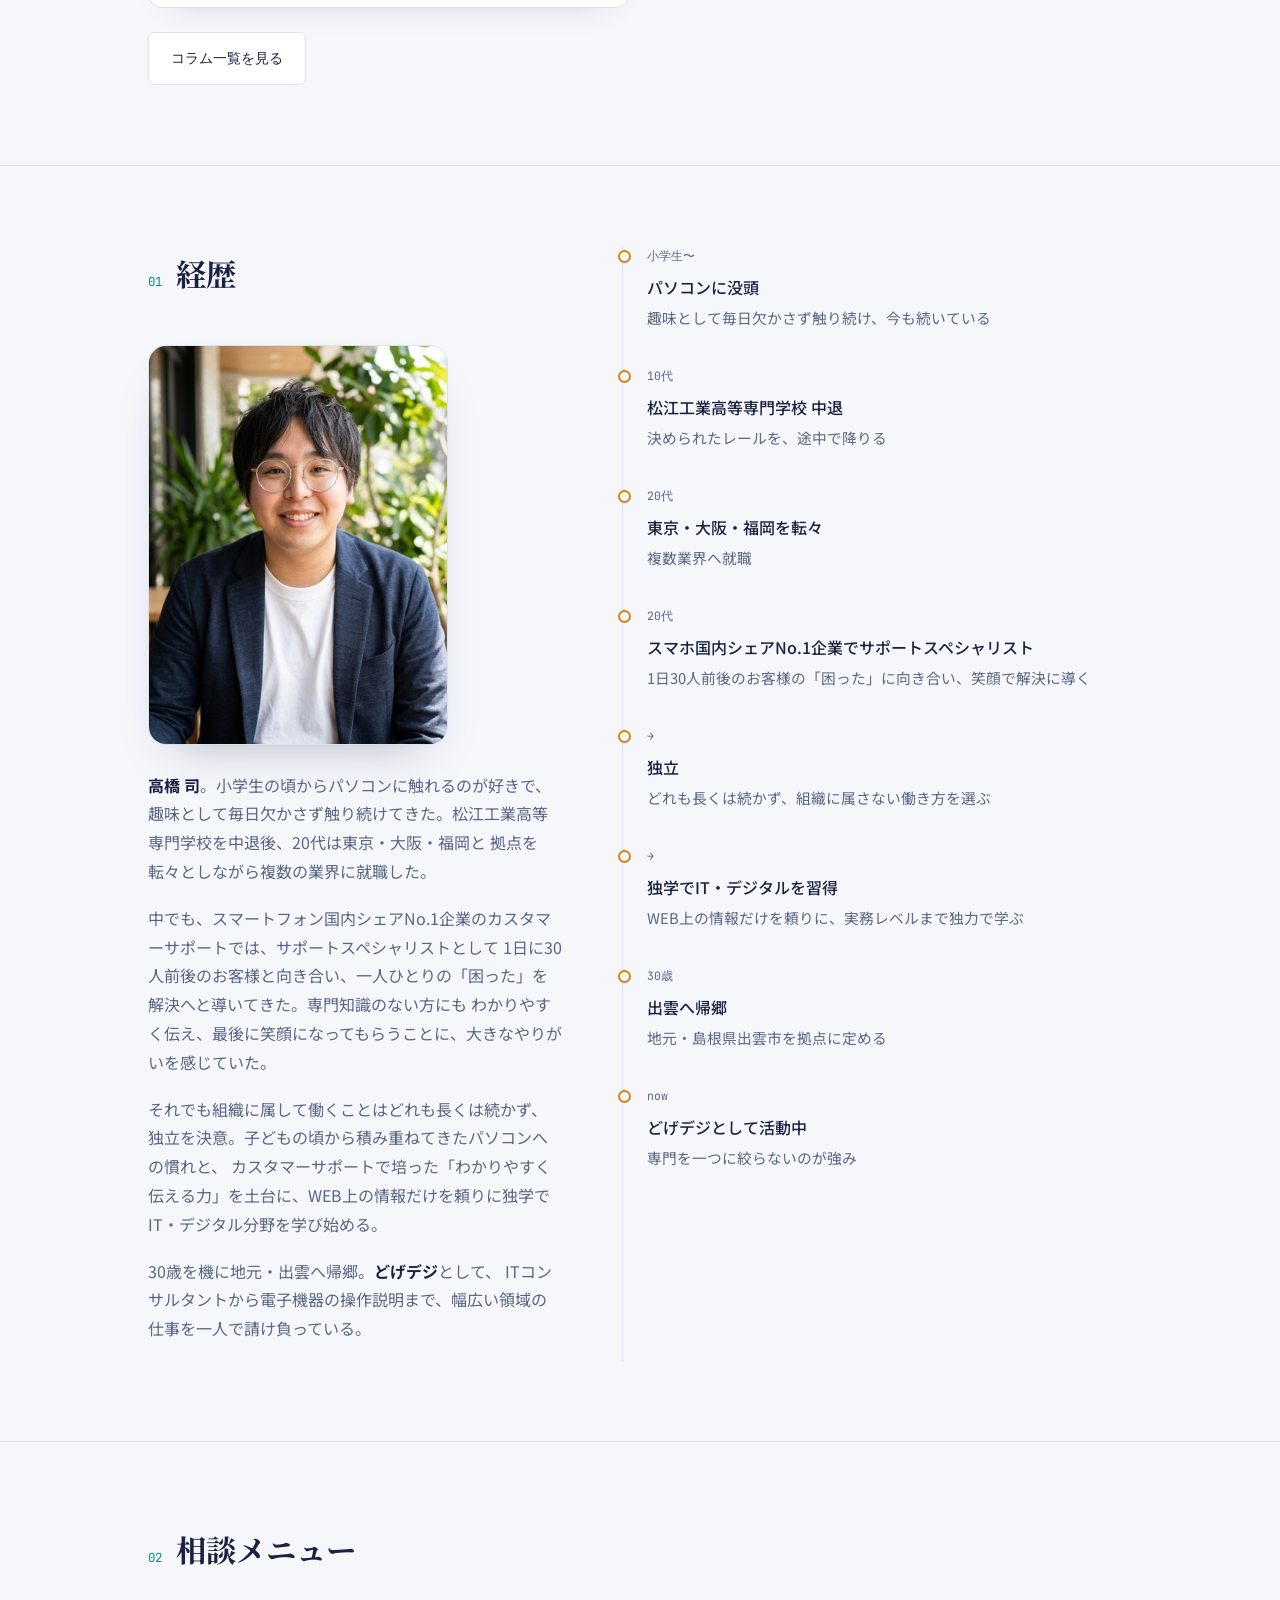
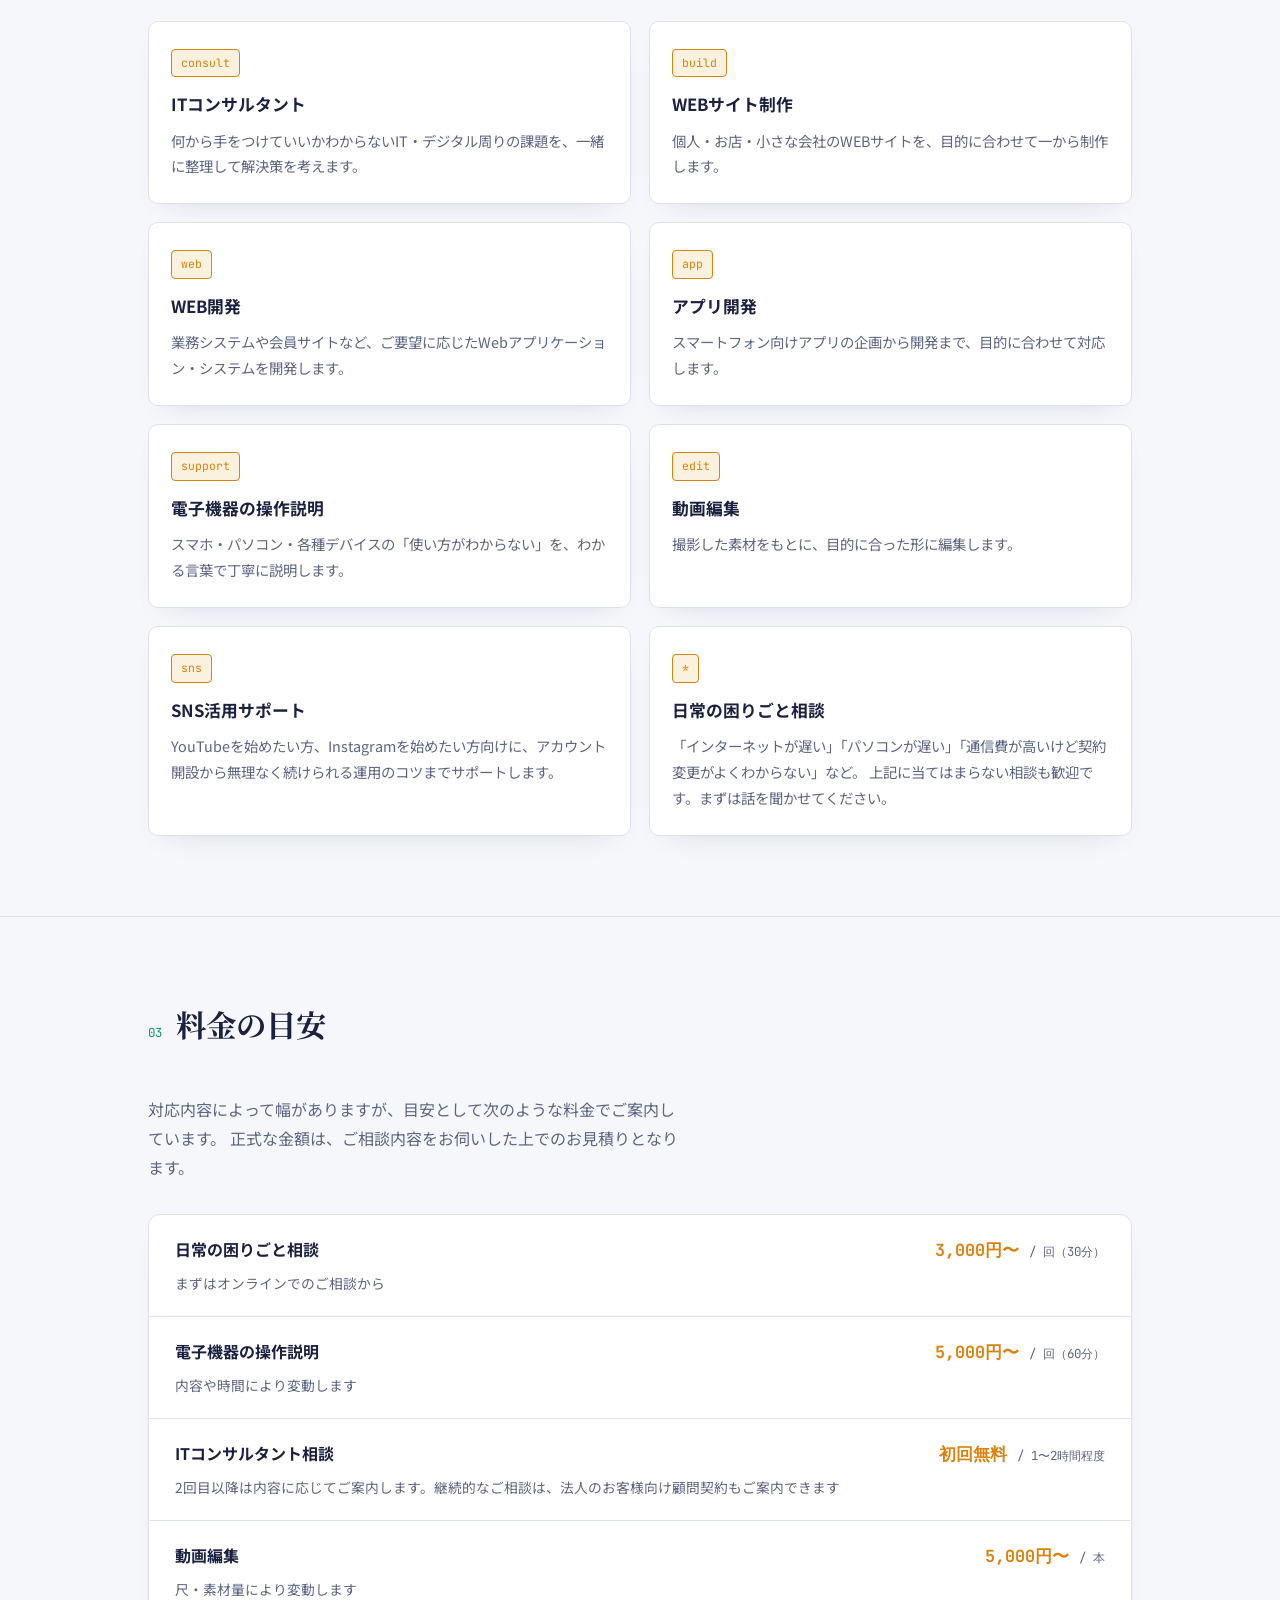
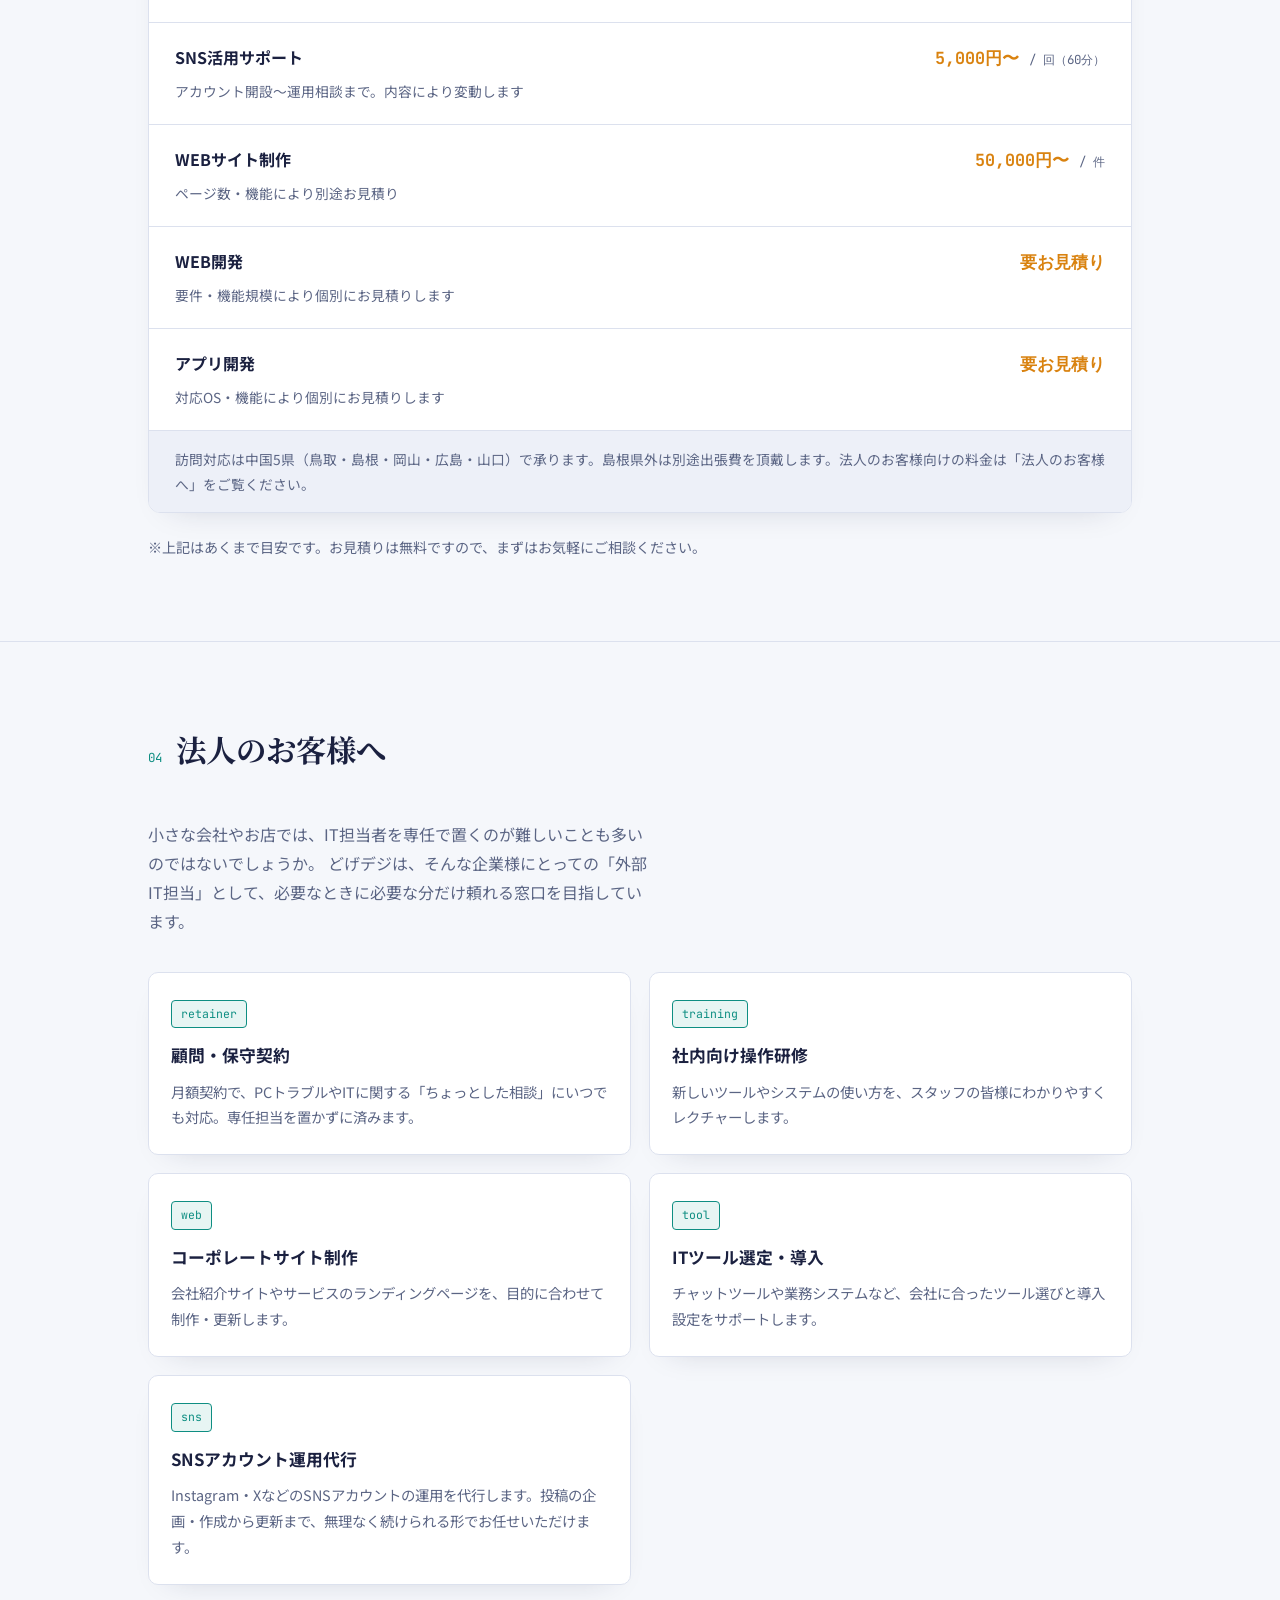
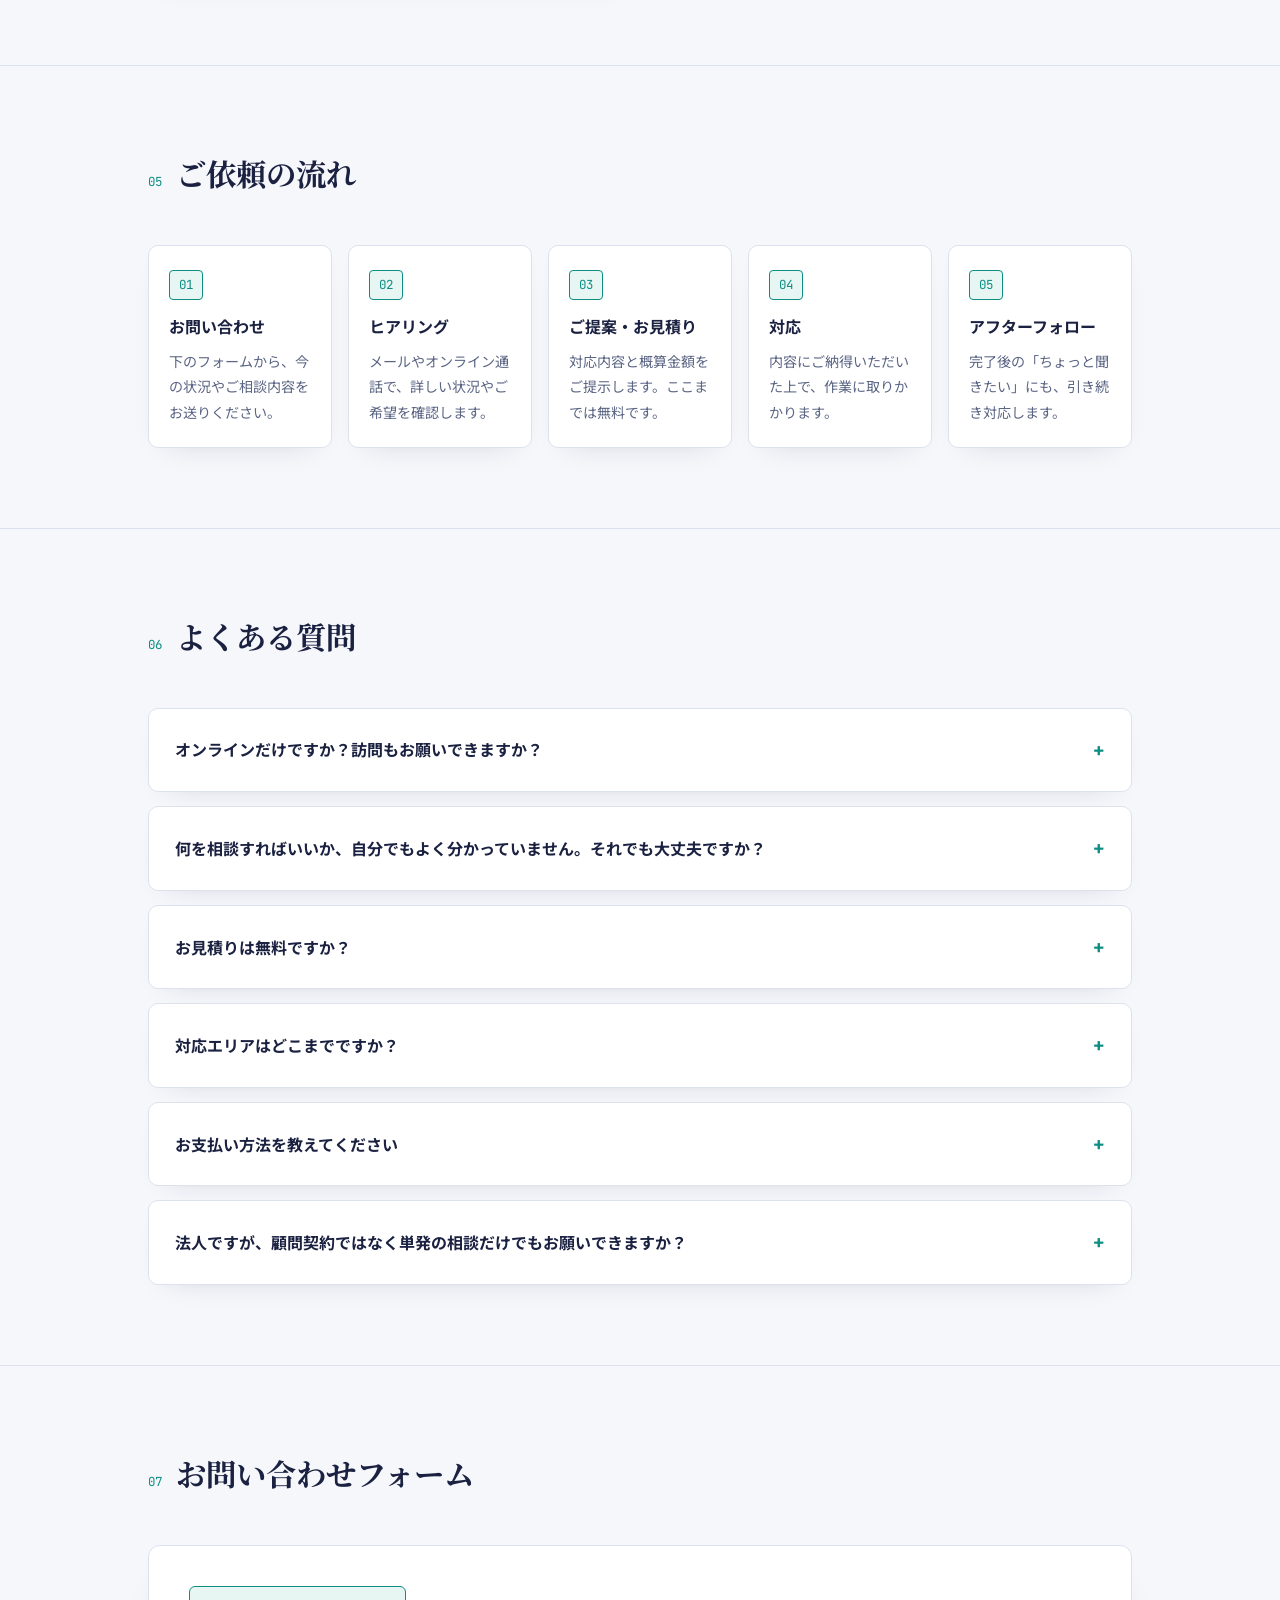
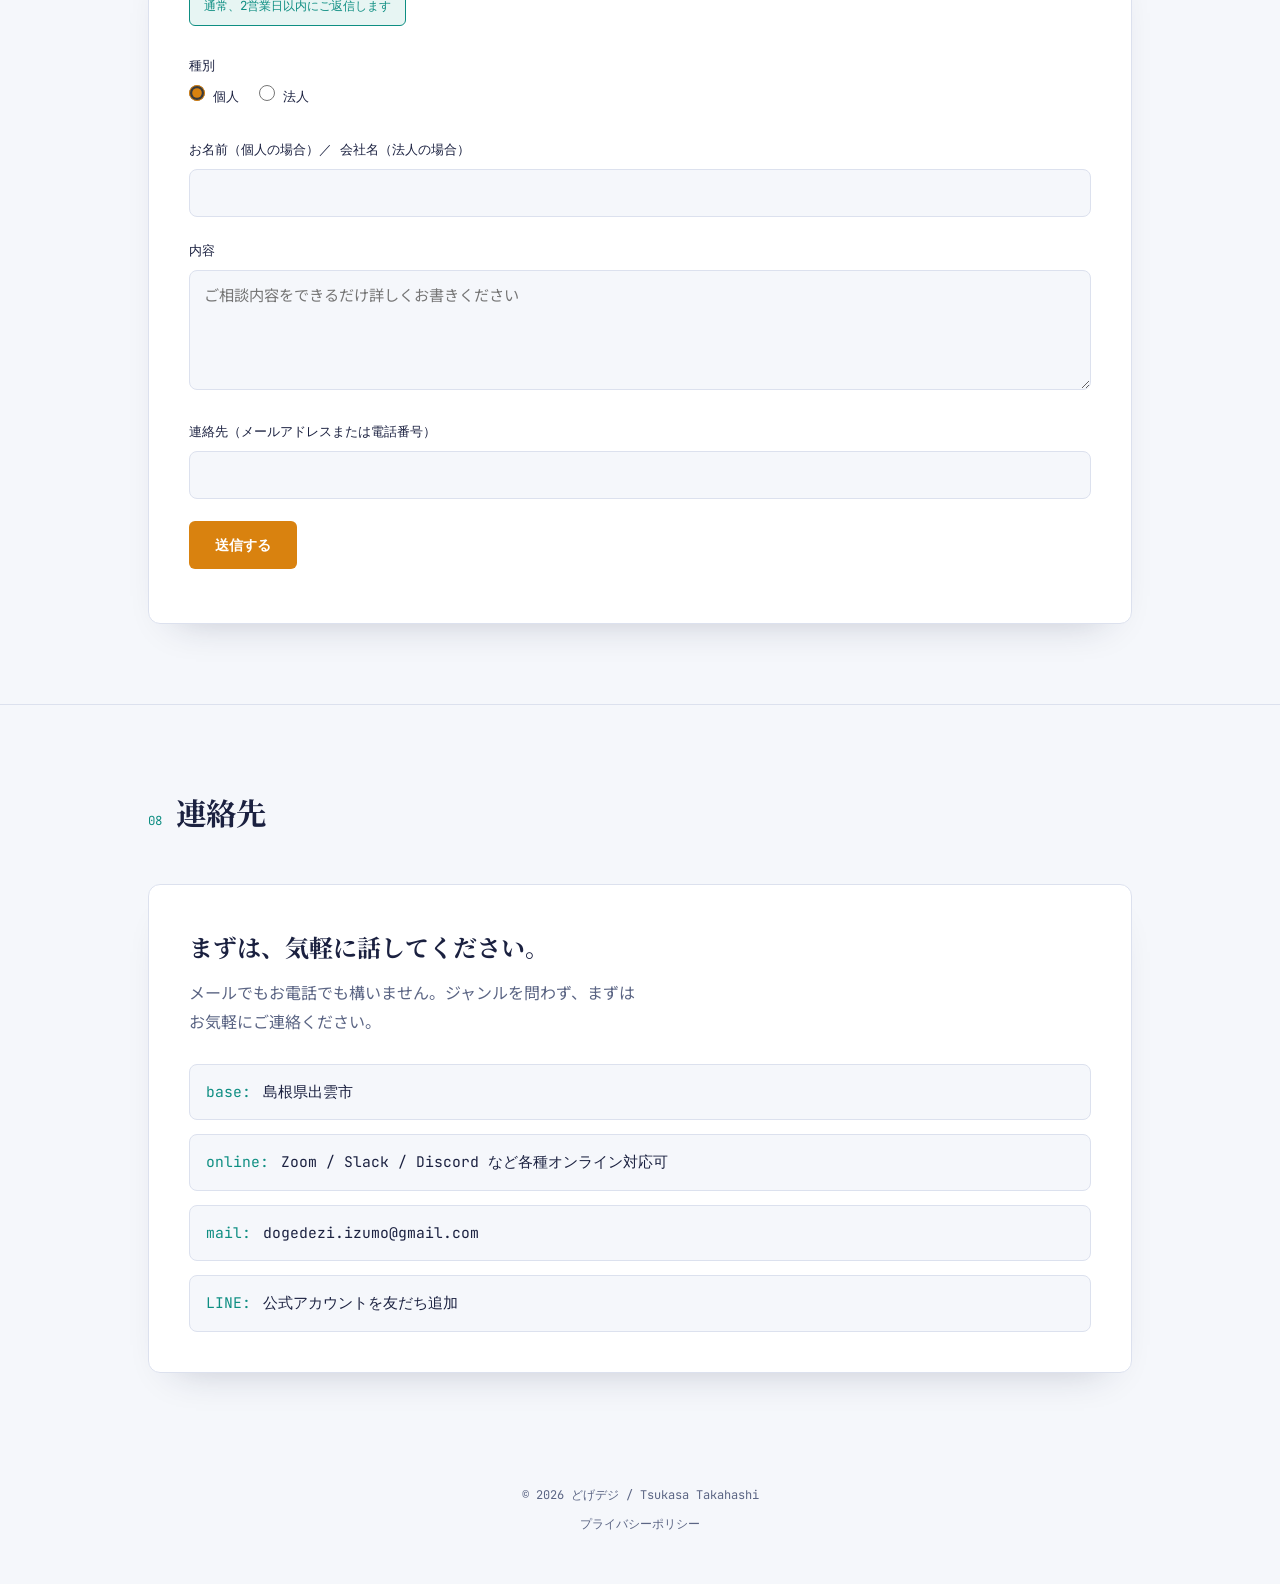
==== commit 6174a634: "トップページのお知らせ欄を10月分のコラムに差し替え" ====
--- a/index.html
+++ b/index.html
@@ -117,14 +117,14 @@
         （リンク先が無ければ a タグの代わりに div タグで）ここに追加できます。
       -->
       <div class="column-list">
-        <a class="column-card" href="column/2026-09-digital-detox.html">
-          <div class="column-eyecatch tone-a"><span class="column-tag">暮らし</span></div>
+        <a class="column-card" href="column/2026-10-reflection-habit.html">
+          <div class="column-eyecatch tone-b"><span class="column-tag">考え方</span></div>
           <div class="column-card-body">
-            <div class="column-meta">2026.09 &nbsp;·&nbsp; 第1回</div>
-            <h3>デジタルデトックス、やってますか？</h3>
+            <div class="column-meta">2026.10 &nbsp;·&nbsp; 第2回</div>
+            <h3>振り返り、ちゃんとできていますか？</h3>
             <p>
-              デジタルと上手に付き合っていくために、あえて距離を置く時間について。
-              ペットと過ごす時間や、スマホを持たずに出かけてみた体験談も交えて。
+              年に1回、月に1回、そして毎日。振り返りを習慣にしてみて気づいた、4つの良さと気をつけたい注意点について。
+              仕事での活かし方も交えてご紹介します。
             </p>
             <span class="column-more">続きを読む →</span>
           </div>
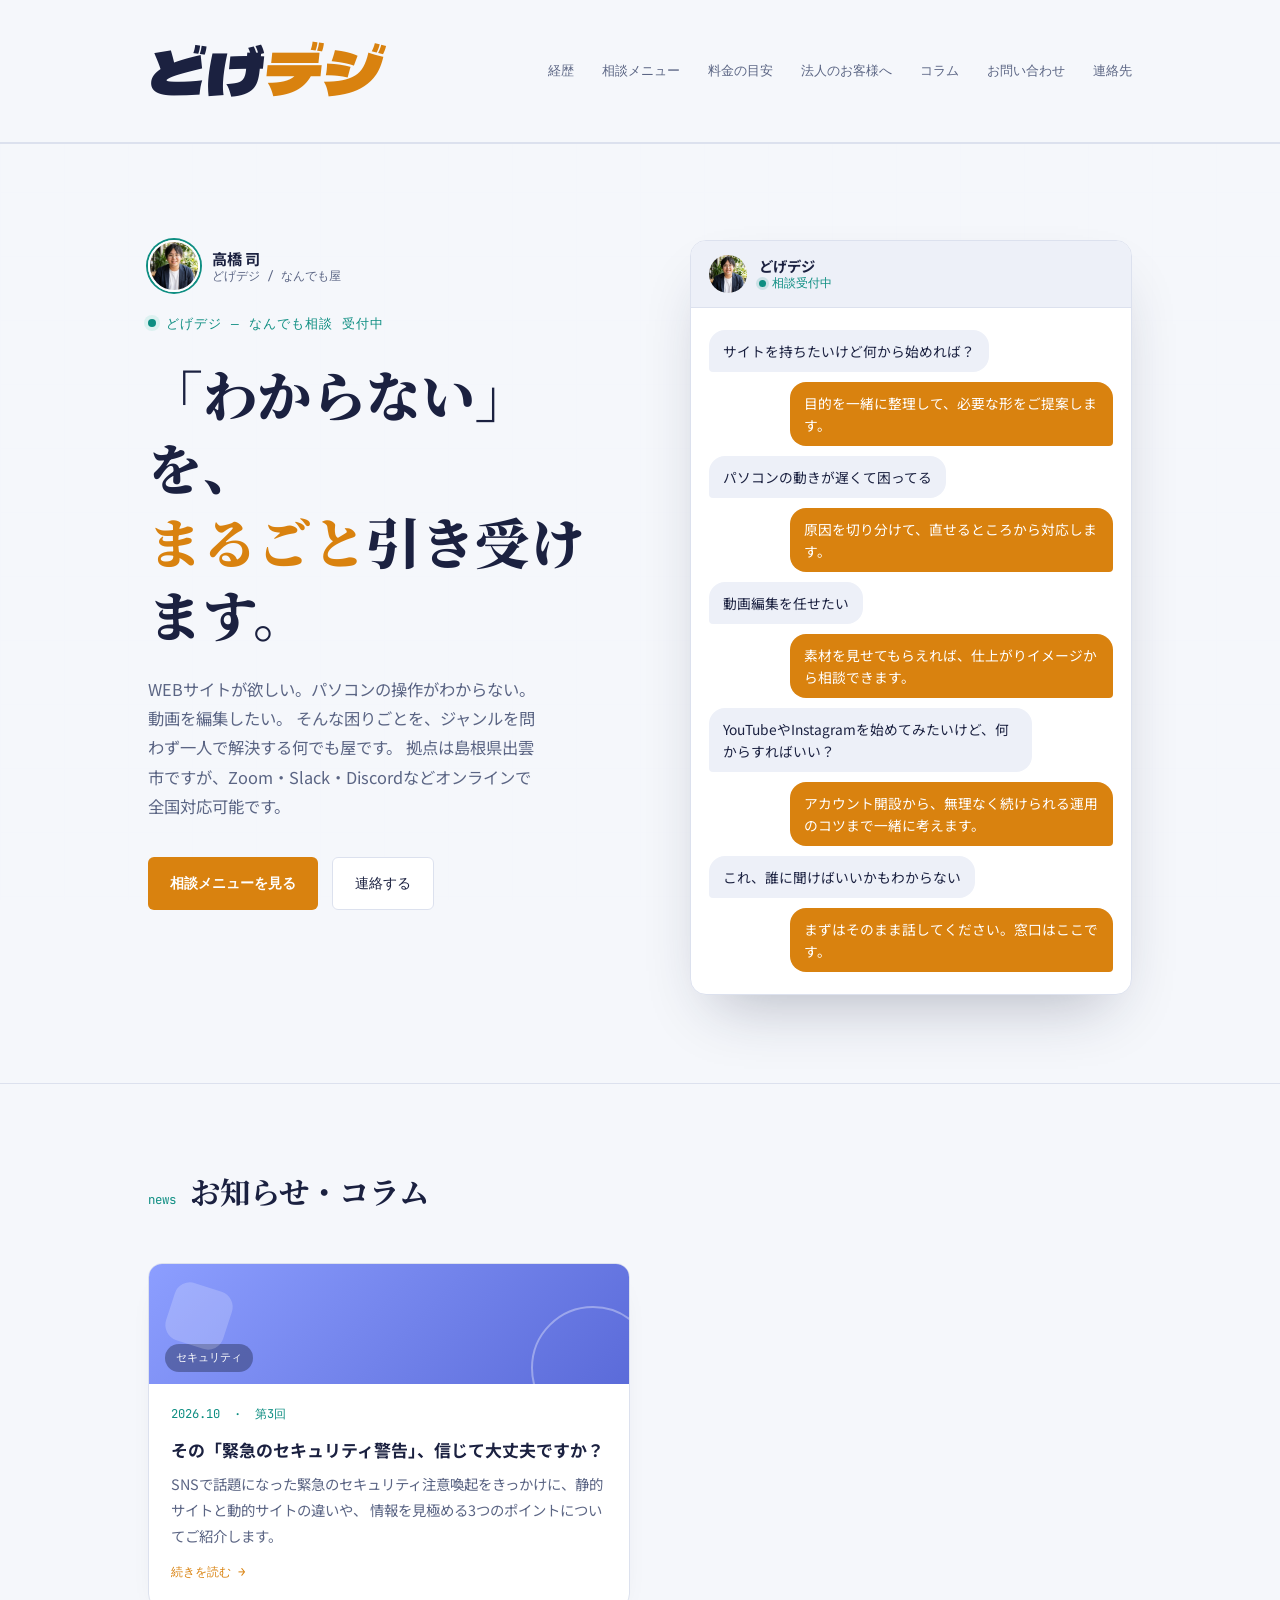
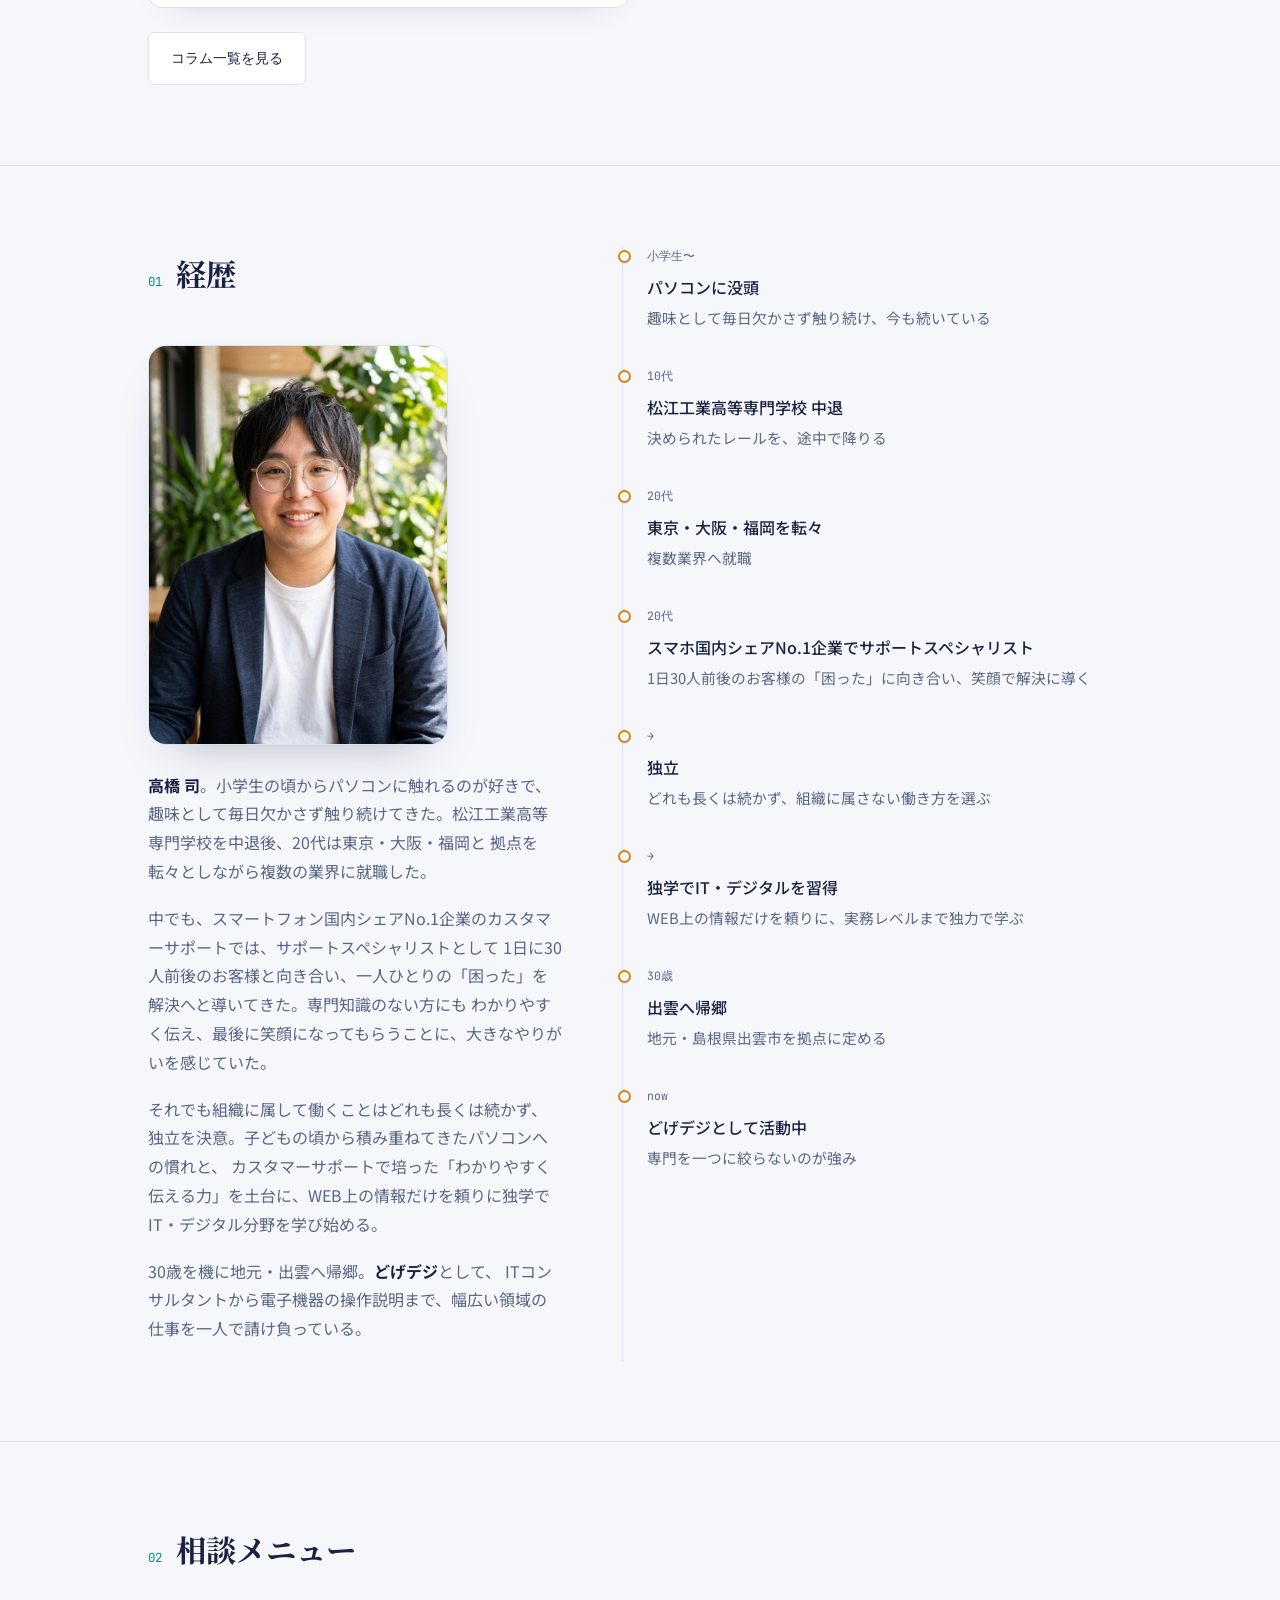
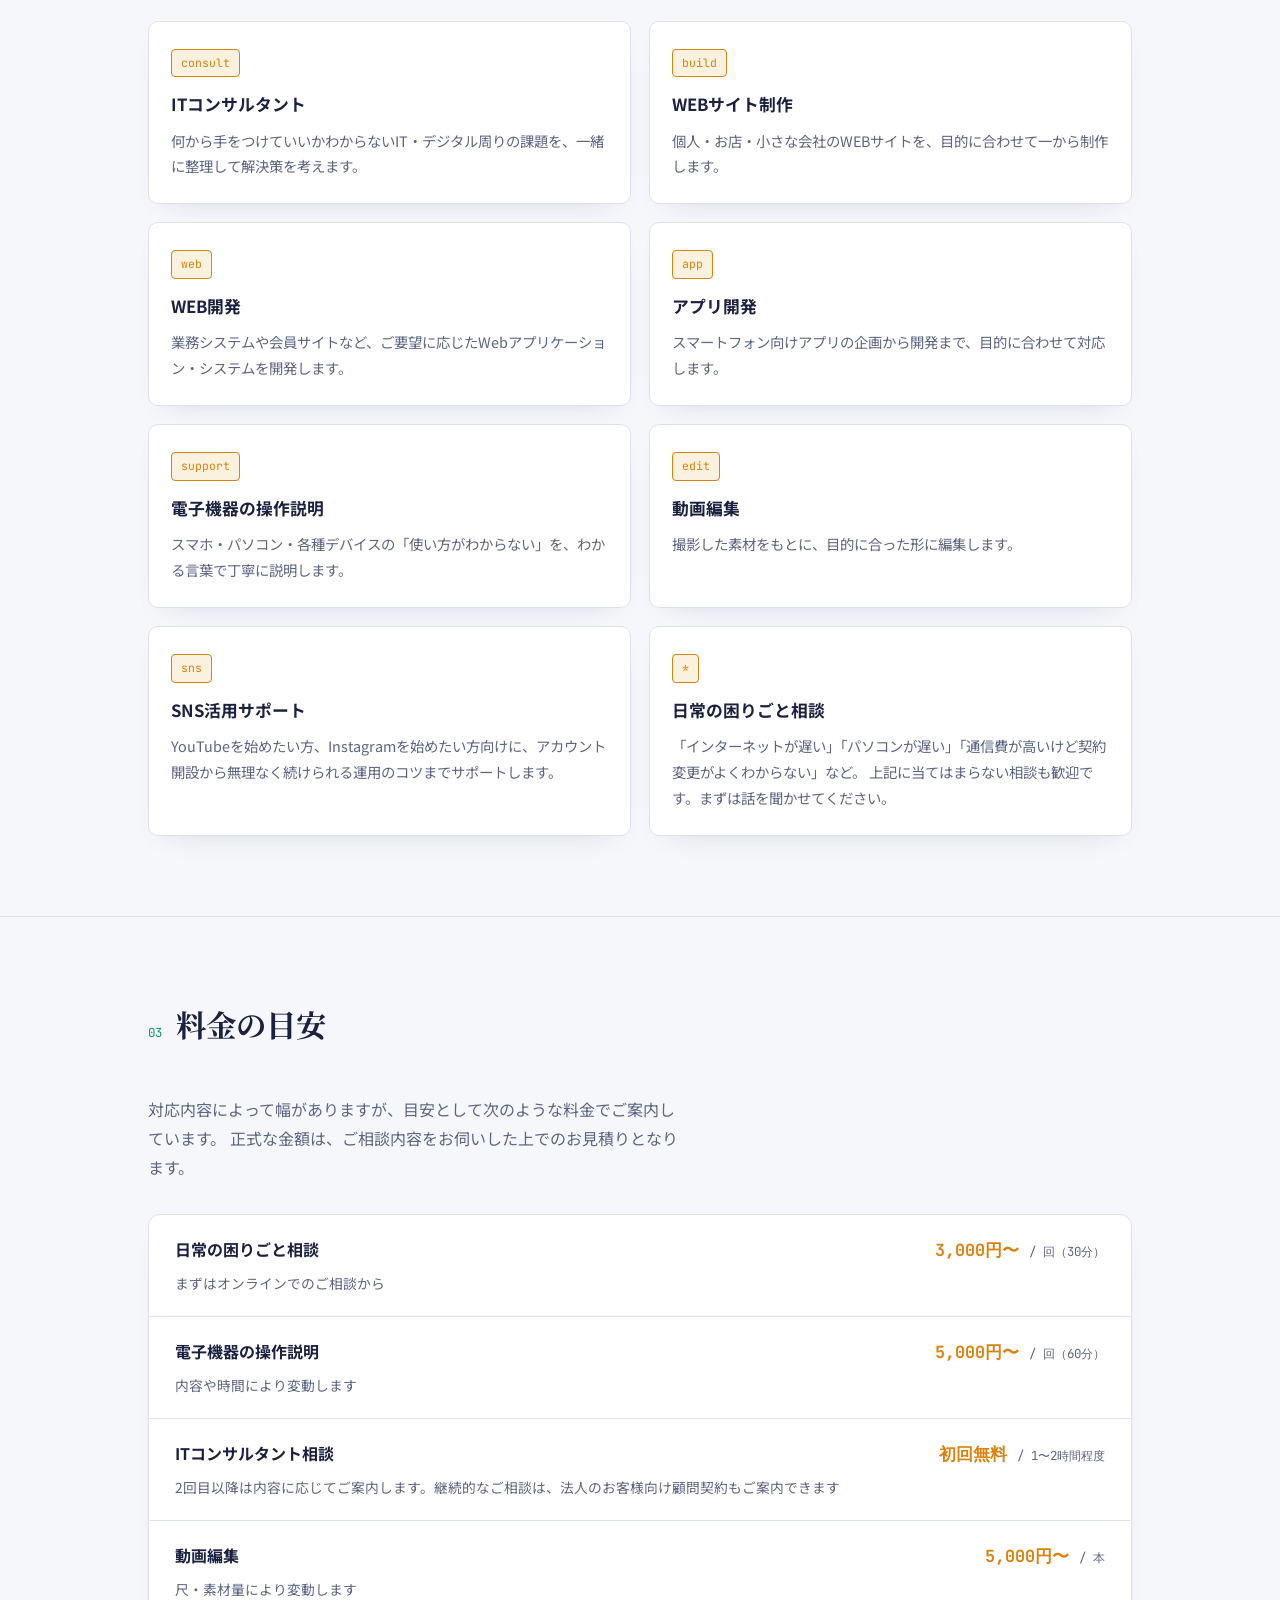
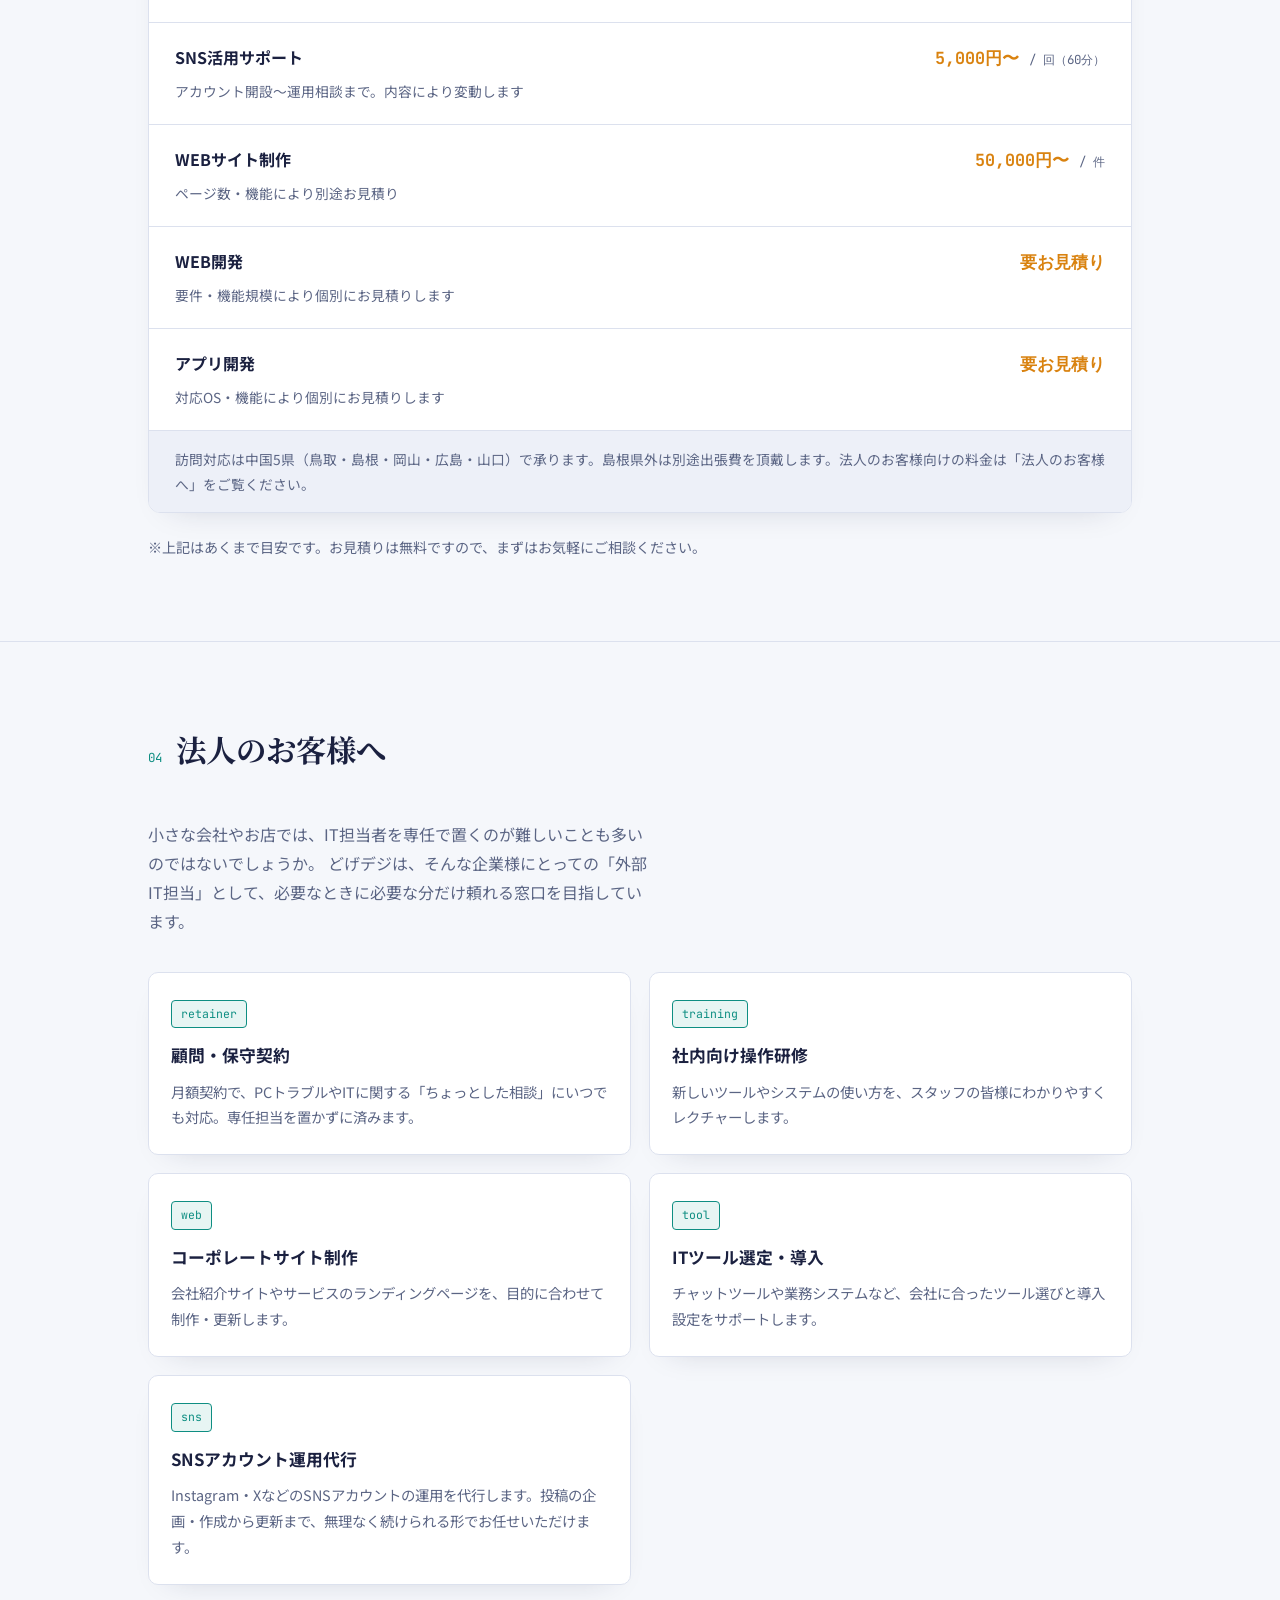
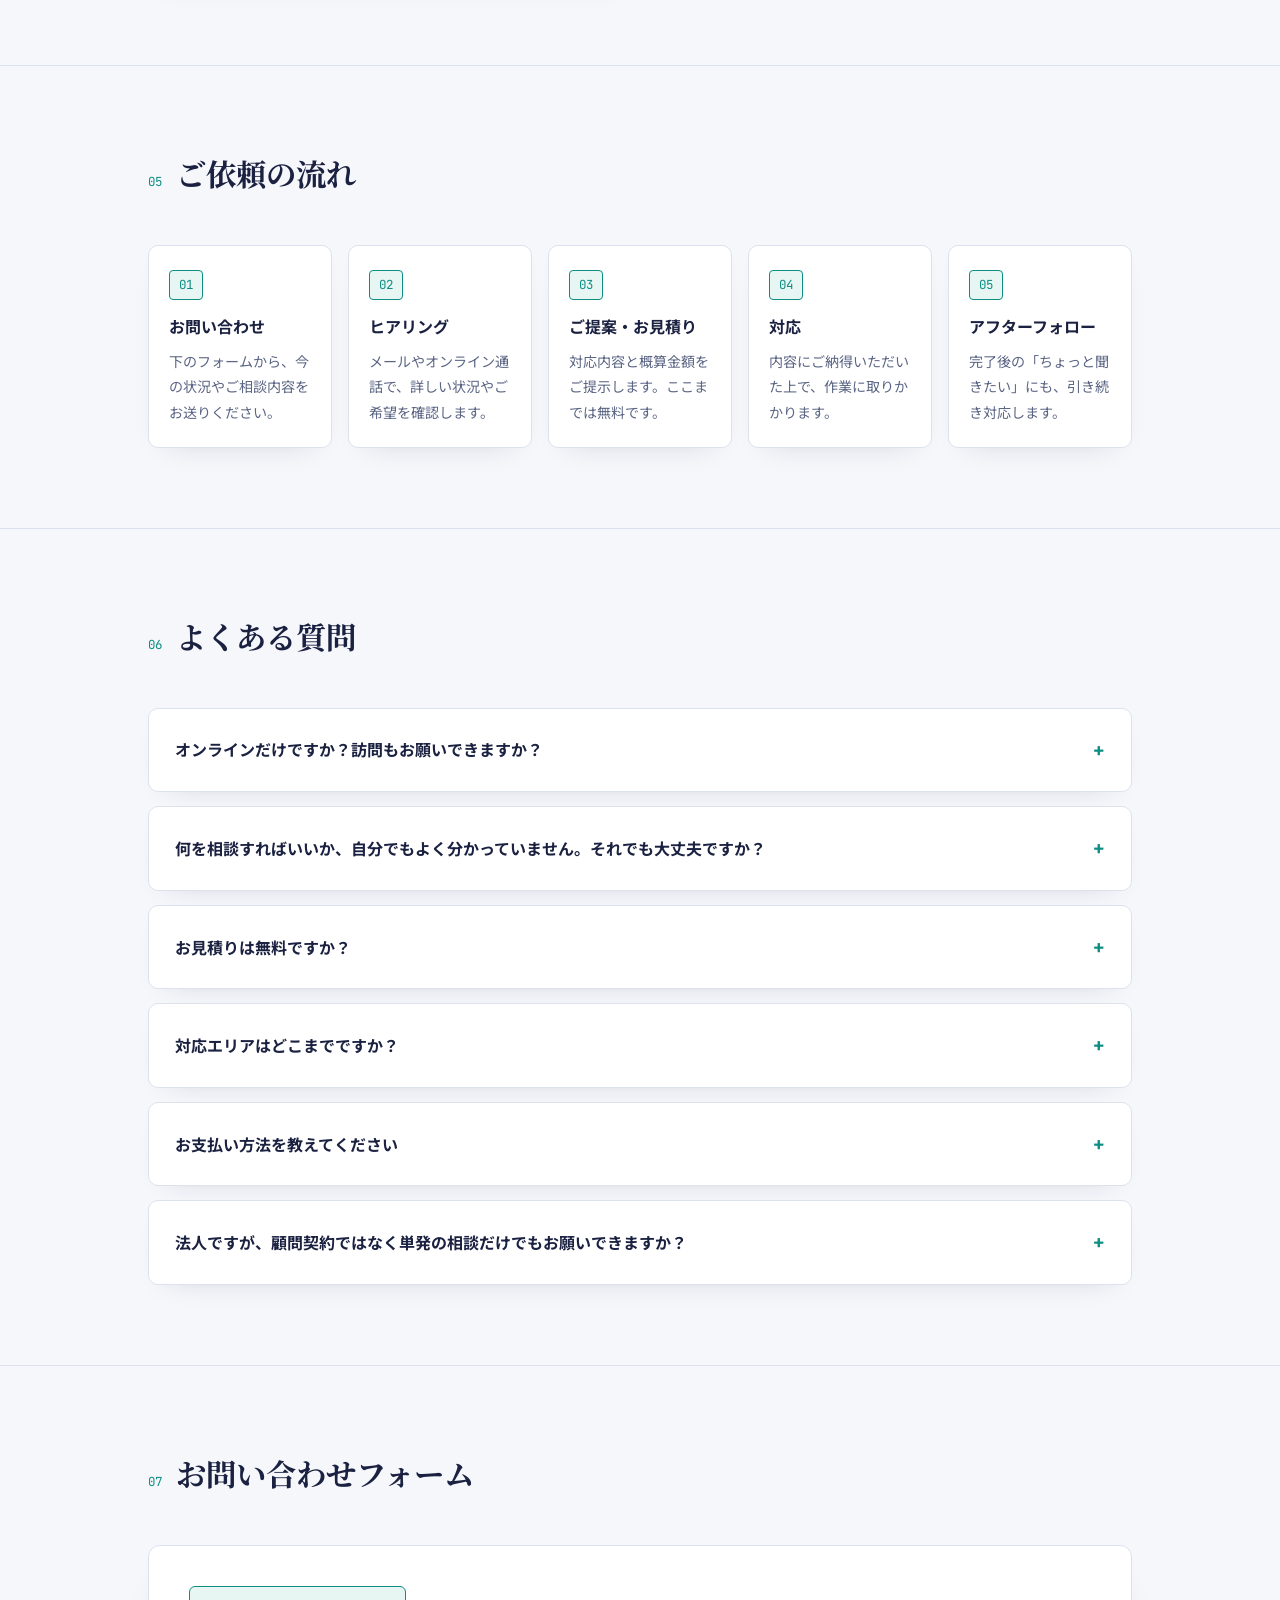
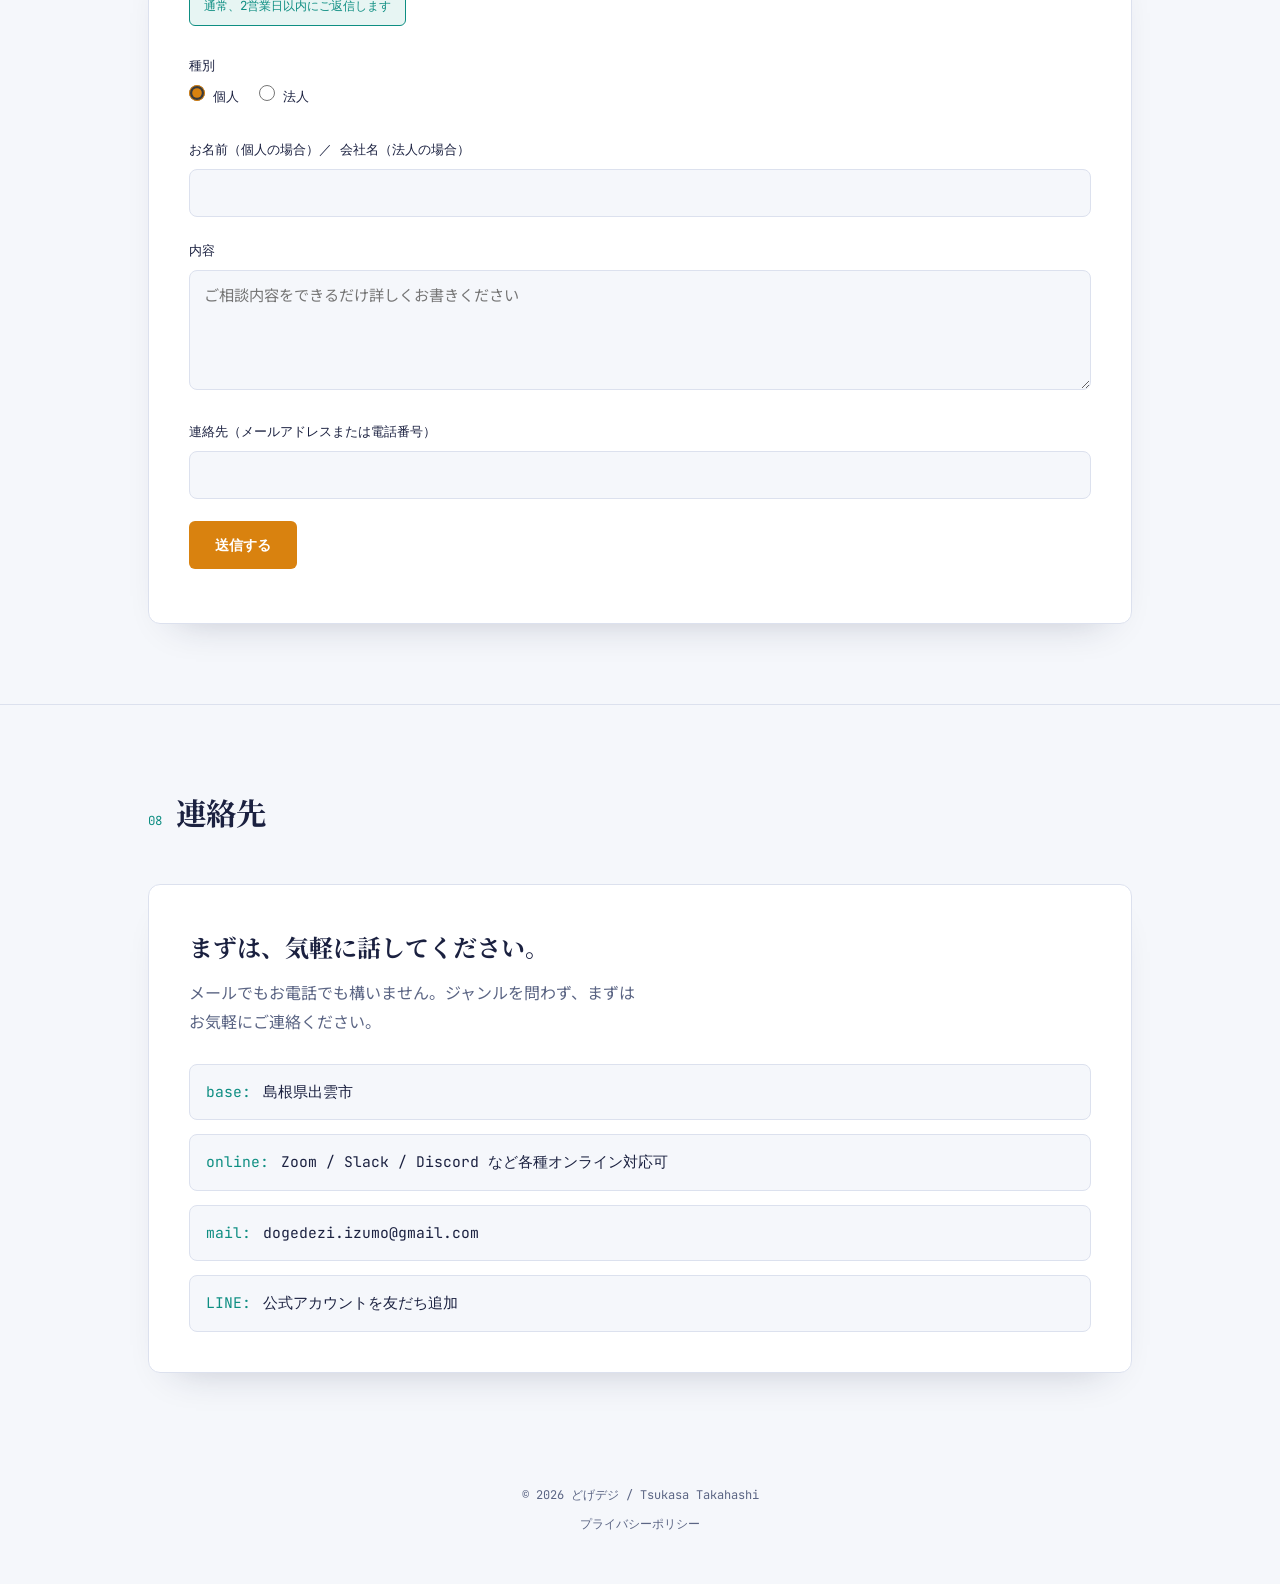
==== commit 9e28b023: "トップページのお知らせを新記事（セキュリティ注意喚起について）に更新" ====
--- a/index.html
+++ b/index.html
@@ -117,14 +117,14 @@
         （リンク先が無ければ a タグの代わりに div タグで）ここに追加できます。
       -->
       <div class="column-list">
-        <a class="column-card" href="column/2026-10-reflection-habit.html">
-          <div class="column-eyecatch tone-b"><span class="column-tag">考え方</span></div>
+        <a class="column-card" href="column/2026-10-security-notice.html">
+          <div class="column-eyecatch tone-c"><span class="column-tag">セキュリティ</span></div>
           <div class="column-card-body">
-            <div class="column-meta">2026.10 &nbsp;·&nbsp; 第2回</div>
-            <h3>振り返り、ちゃんとできていますか？</h3>
+            <div class="column-meta">2026.10 &nbsp;·&nbsp; 第3回</div>
+            <h3>その「緊急のセキュリティ警告」、信じて大丈夫ですか？</h3>
             <p>
-              年に1回、月に1回、そして毎日。振り返りを習慣にしてみて気づいた、4つの良さと気をつけたい注意点について。
-              仕事での活かし方も交えてご紹介します。
+              SNSで話題になった緊急のセキュリティ注意喚起をきっかけに、静的サイトと動的サイトの違いや、
+              情報を見極める3つのポイントについてご紹介します。
             </p>
             <span class="column-more">続きを読む →</span>
           </div>
--- a/style.css
+++ b/style.css
@@ -796,15 +796,28 @@
 .article-toc a.is-active{ color:var(--accent); font-weight:700; }
 .article-body p{
   color:var(--text);
-  margin-bottom:20px;
-  line-height:2;
+  margin-bottom:28px;
+  line-height:2.05;
 }
 .article-body h2{
   font-family:var(--serif);
-  font-weight:700;
-  font-size:1.3rem;
-  margin:36px 0 16px;
+  font-weight:900;
+  font-size:1.5rem;
+  margin:64px 0 22px;
+  padding-bottom:14px;
+  border-bottom:2px solid var(--line);
   scroll-margin-top:88px;
+}
+.article-body h2::before{
+  content:"";
+  display:inline-block;
+  width:26px;
+  height:4px;
+  margin-right:10px;
+  margin-bottom:4px;
+  background:var(--accent);
+  border-radius:2px;
+  vertical-align:middle;
 }
 .article-body ul{
   margin:0 0 20px 0;
@@ -812,7 +825,8 @@
   color:var(--text);
 }
 .article-body li{
-  margin-bottom:10px;
+  margin-bottom:14px;
+  line-height:1.8;
 }
 .article-body strong{
   color:var(--text);
@@ -821,6 +835,47 @@
 .article-mark{
   background:linear-gradient(transparent 62%, var(--accent-tint) 62%);
   font-weight:700;
+}
+/* ---------- ARTICLE BENEFIT GRID (icon cards inside column articles) ---------- */
+.benefit-grid{
+  display:grid;
+  grid-template-columns:1fr 1fr;
+  gap:16px;
+  margin:0 0 28px 0;
+}
+@media (max-width:560px){
+  .benefit-grid{ grid-template-columns:1fr; }
+}
+.benefit-card{
+  background:var(--bg-panel);
+  border:1px solid var(--line);
+  border-radius:12px;
+  padding:22px;
+}
+.benefit-card .benefit-icon{
+  width:40px;
+  height:40px;
+  display:flex;
+  align-items:center;
+  justify-content:center;
+  background:var(--accent-tint);
+  border-radius:10px;
+  margin-bottom:14px;
+  color:var(--accent);
+}
+.benefit-card .benefit-icon svg{ width:22px; height:22px; }
+.benefit-card h3{
+  font-family:var(--sans);
+  font-size:1rem;
+  font-weight:700;
+  color:var(--text);
+  margin-bottom:8px;
+}
+.benefit-card p{
+  font-size:0.88rem;
+  color:var(--text-muted);
+  line-height:1.75;
+  margin:0;
 }
 /* link to the next column entry (or back to the list, when there isn't one yet) */
 .article-next{
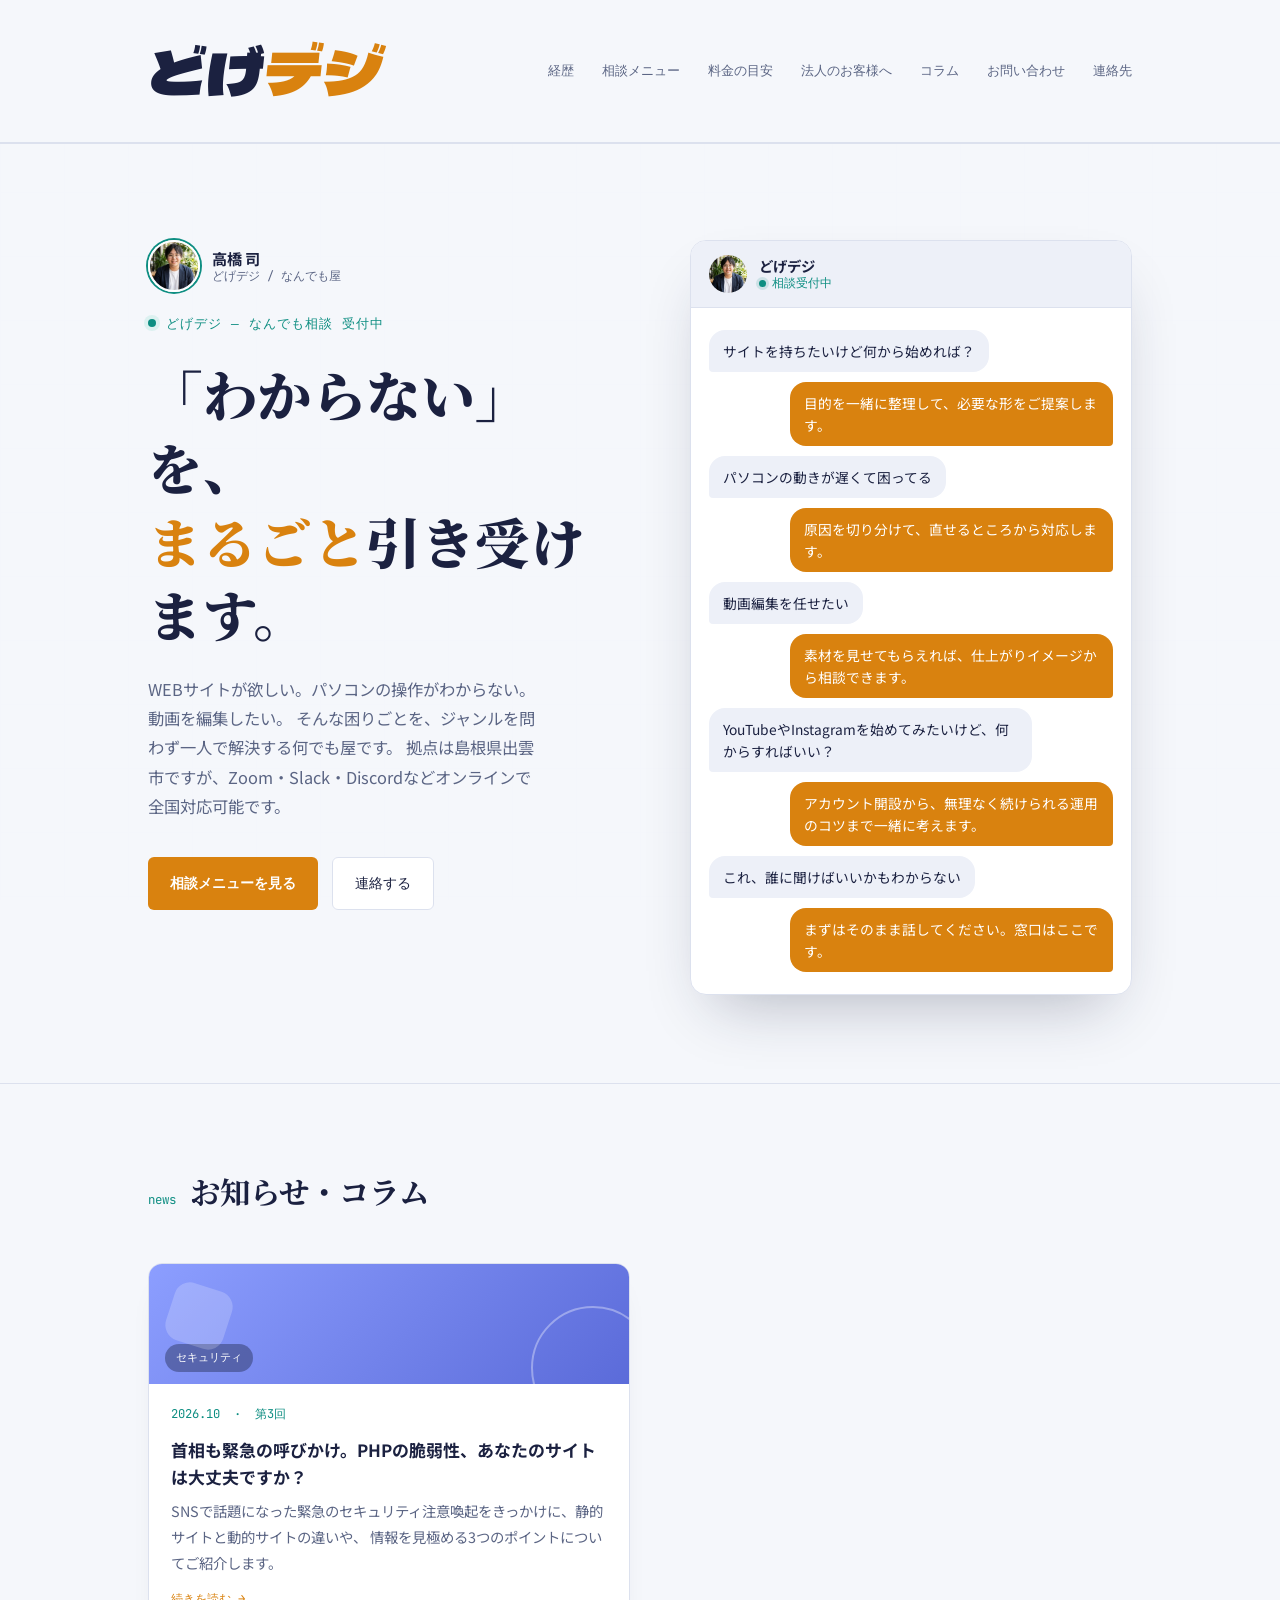
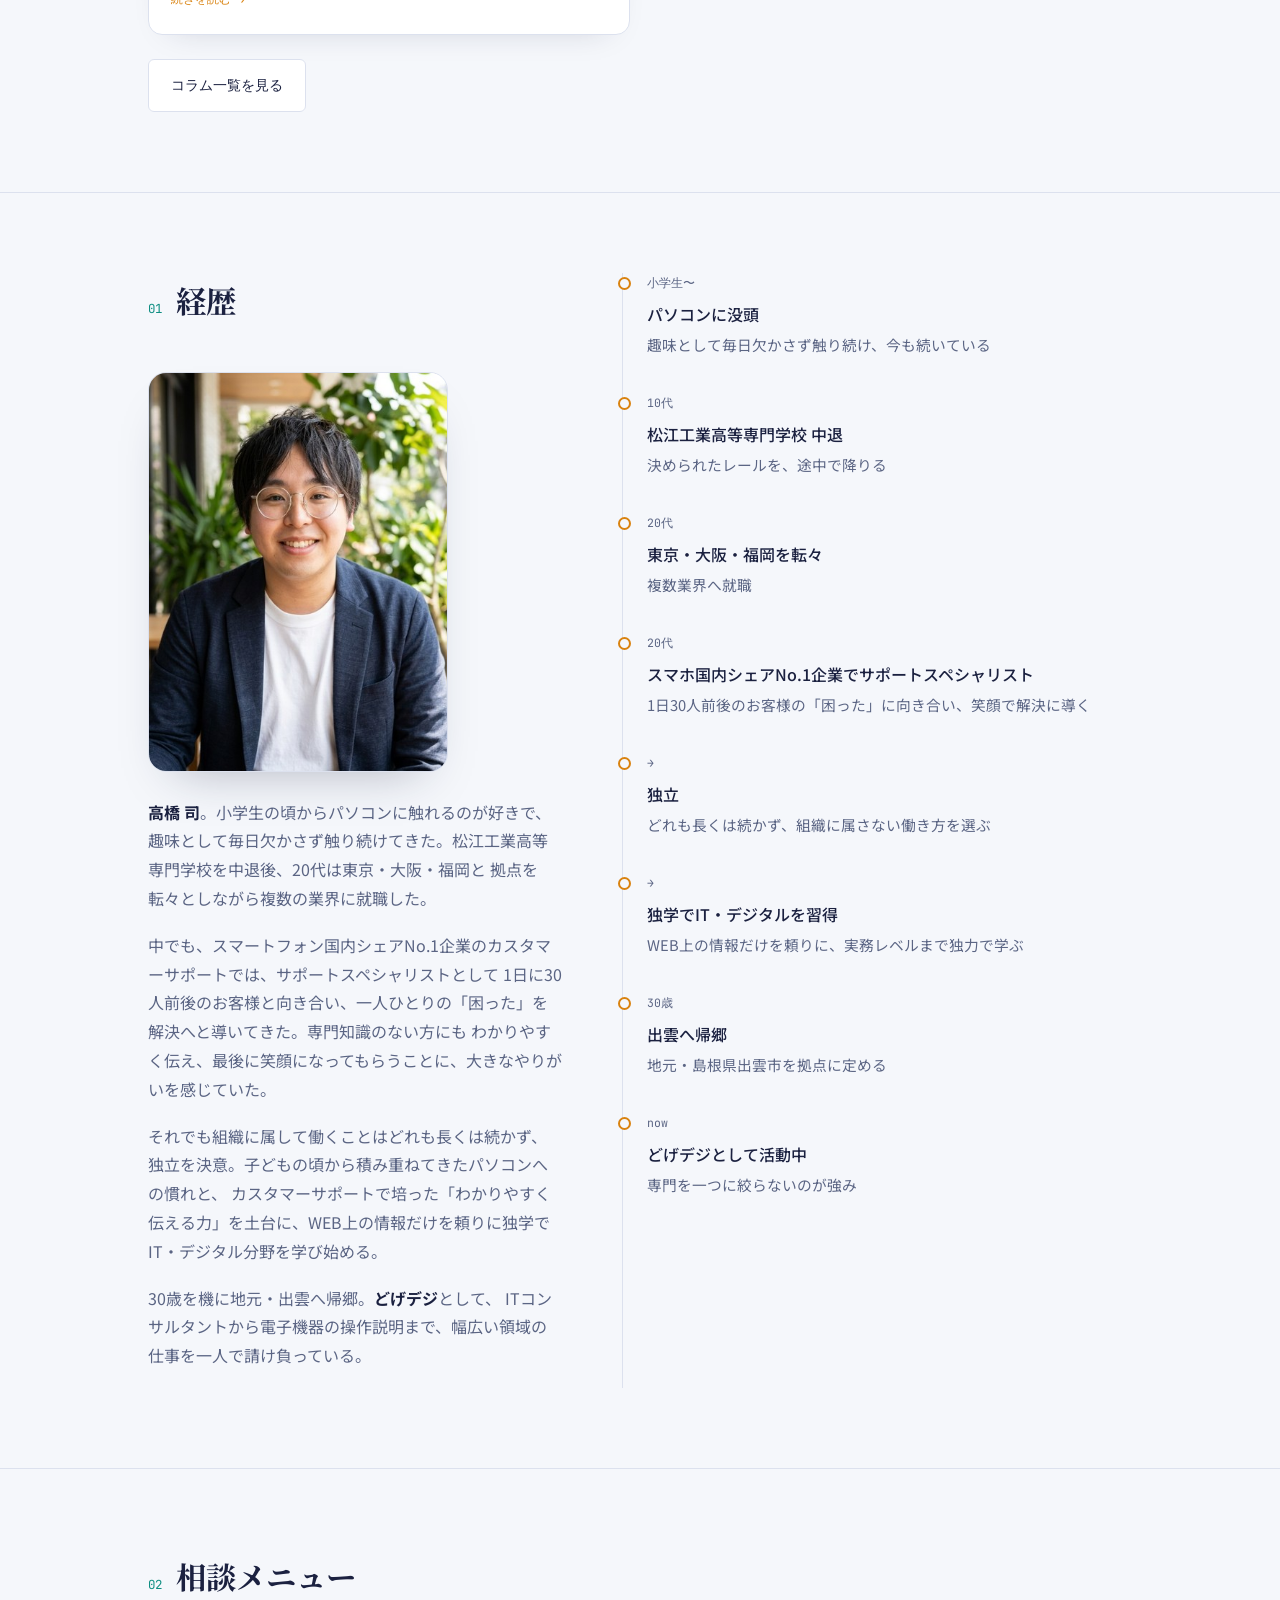
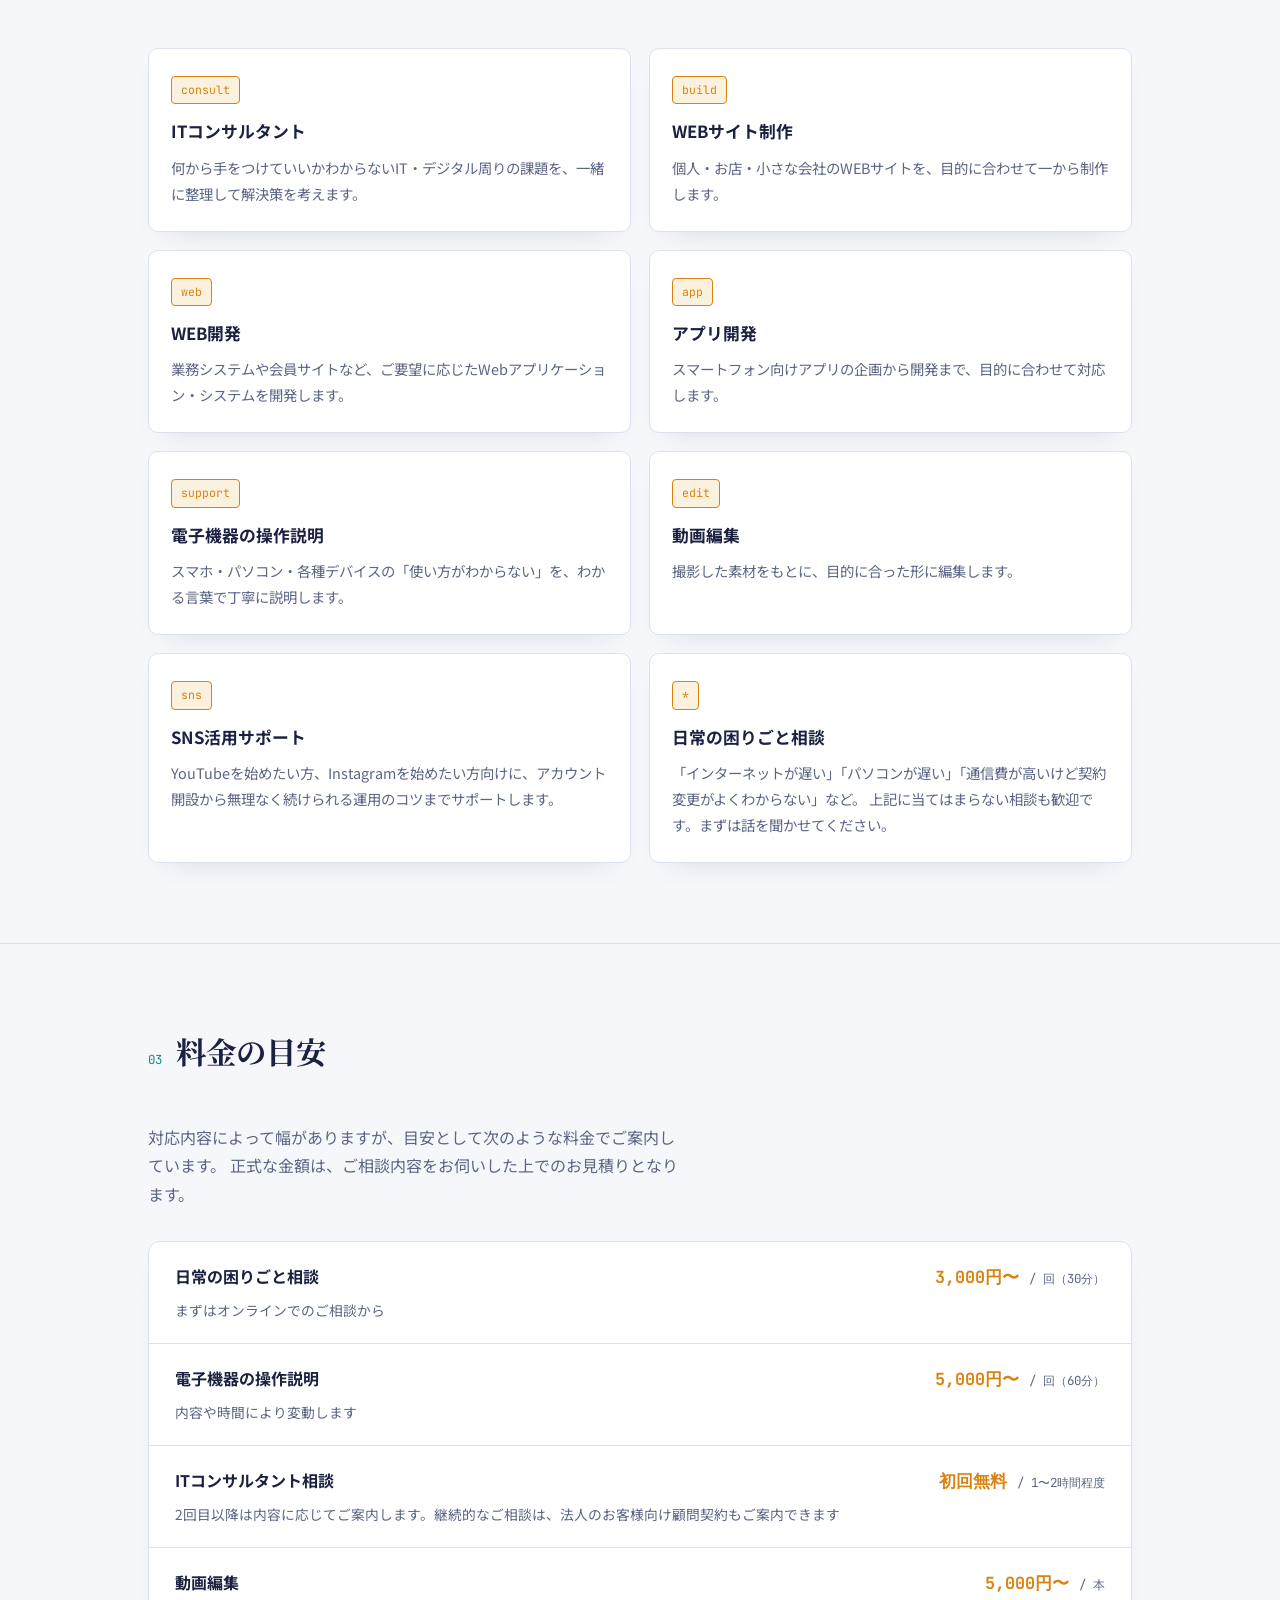
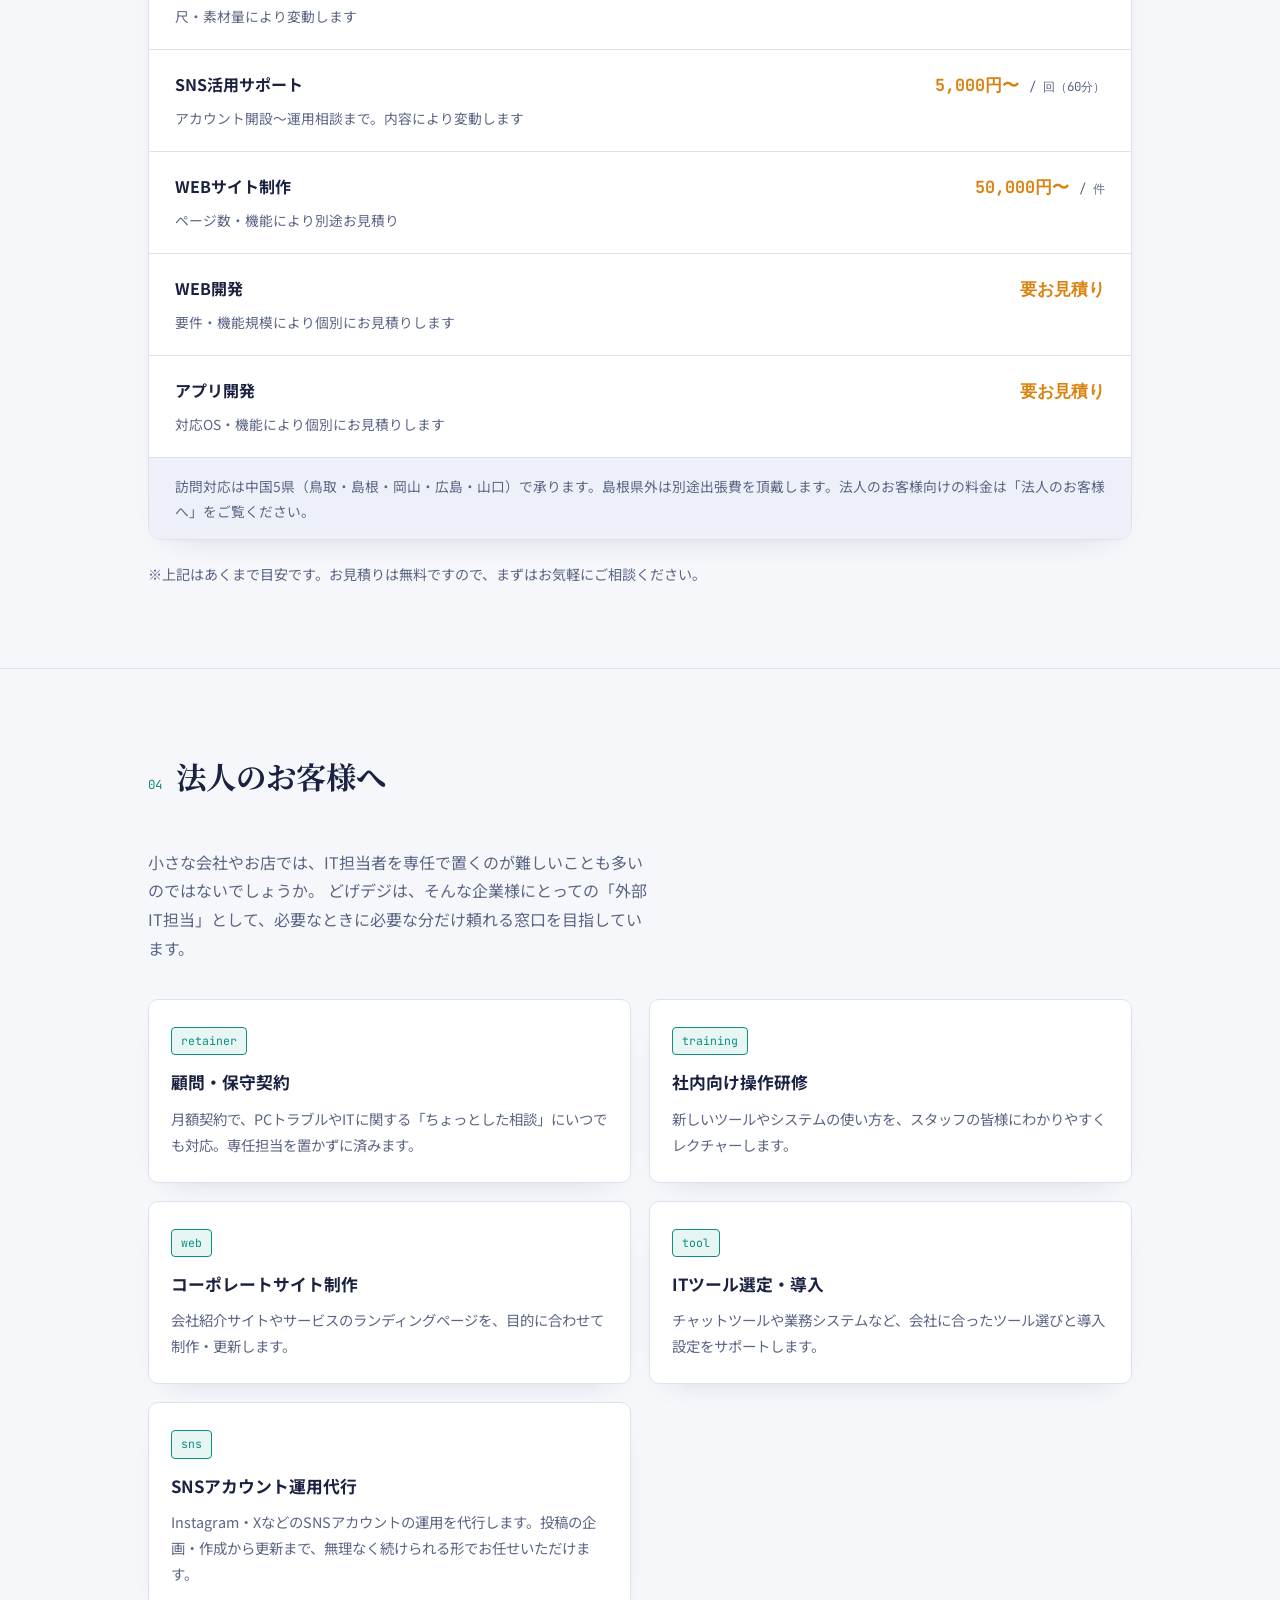
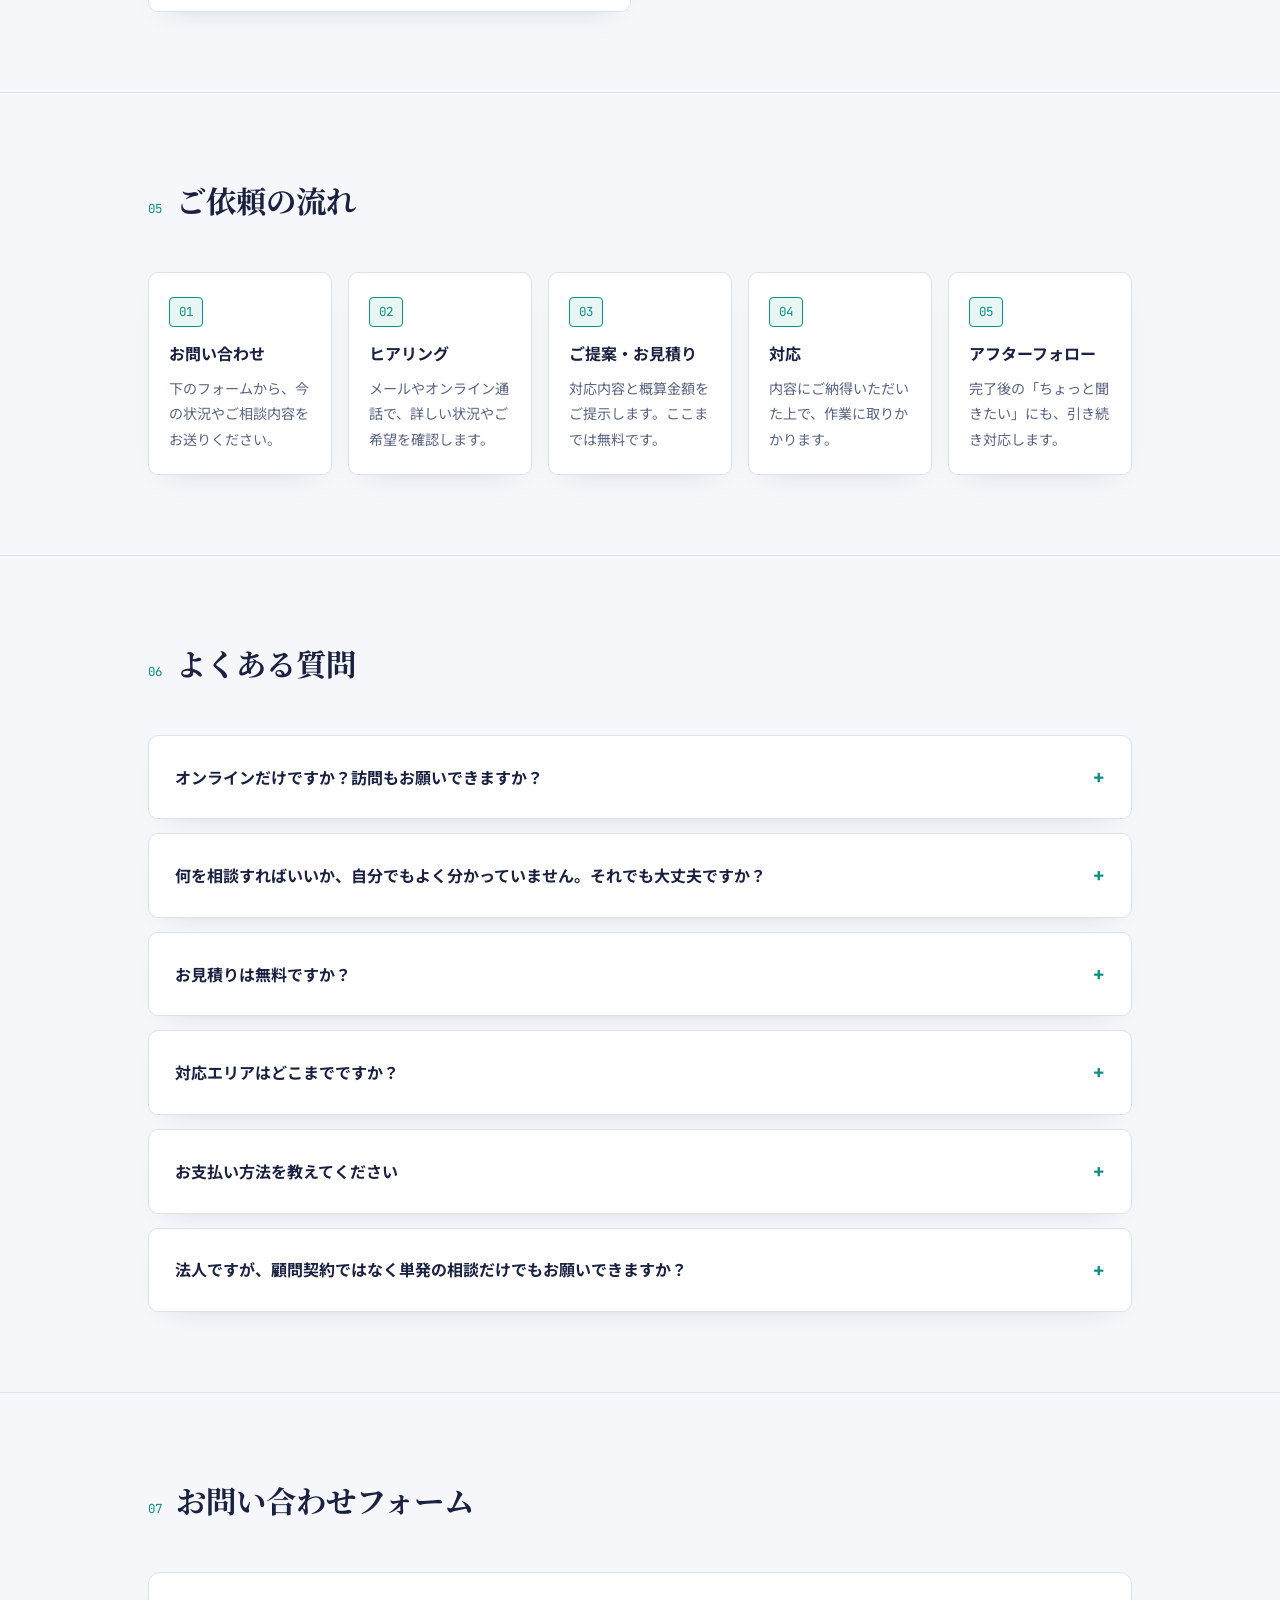
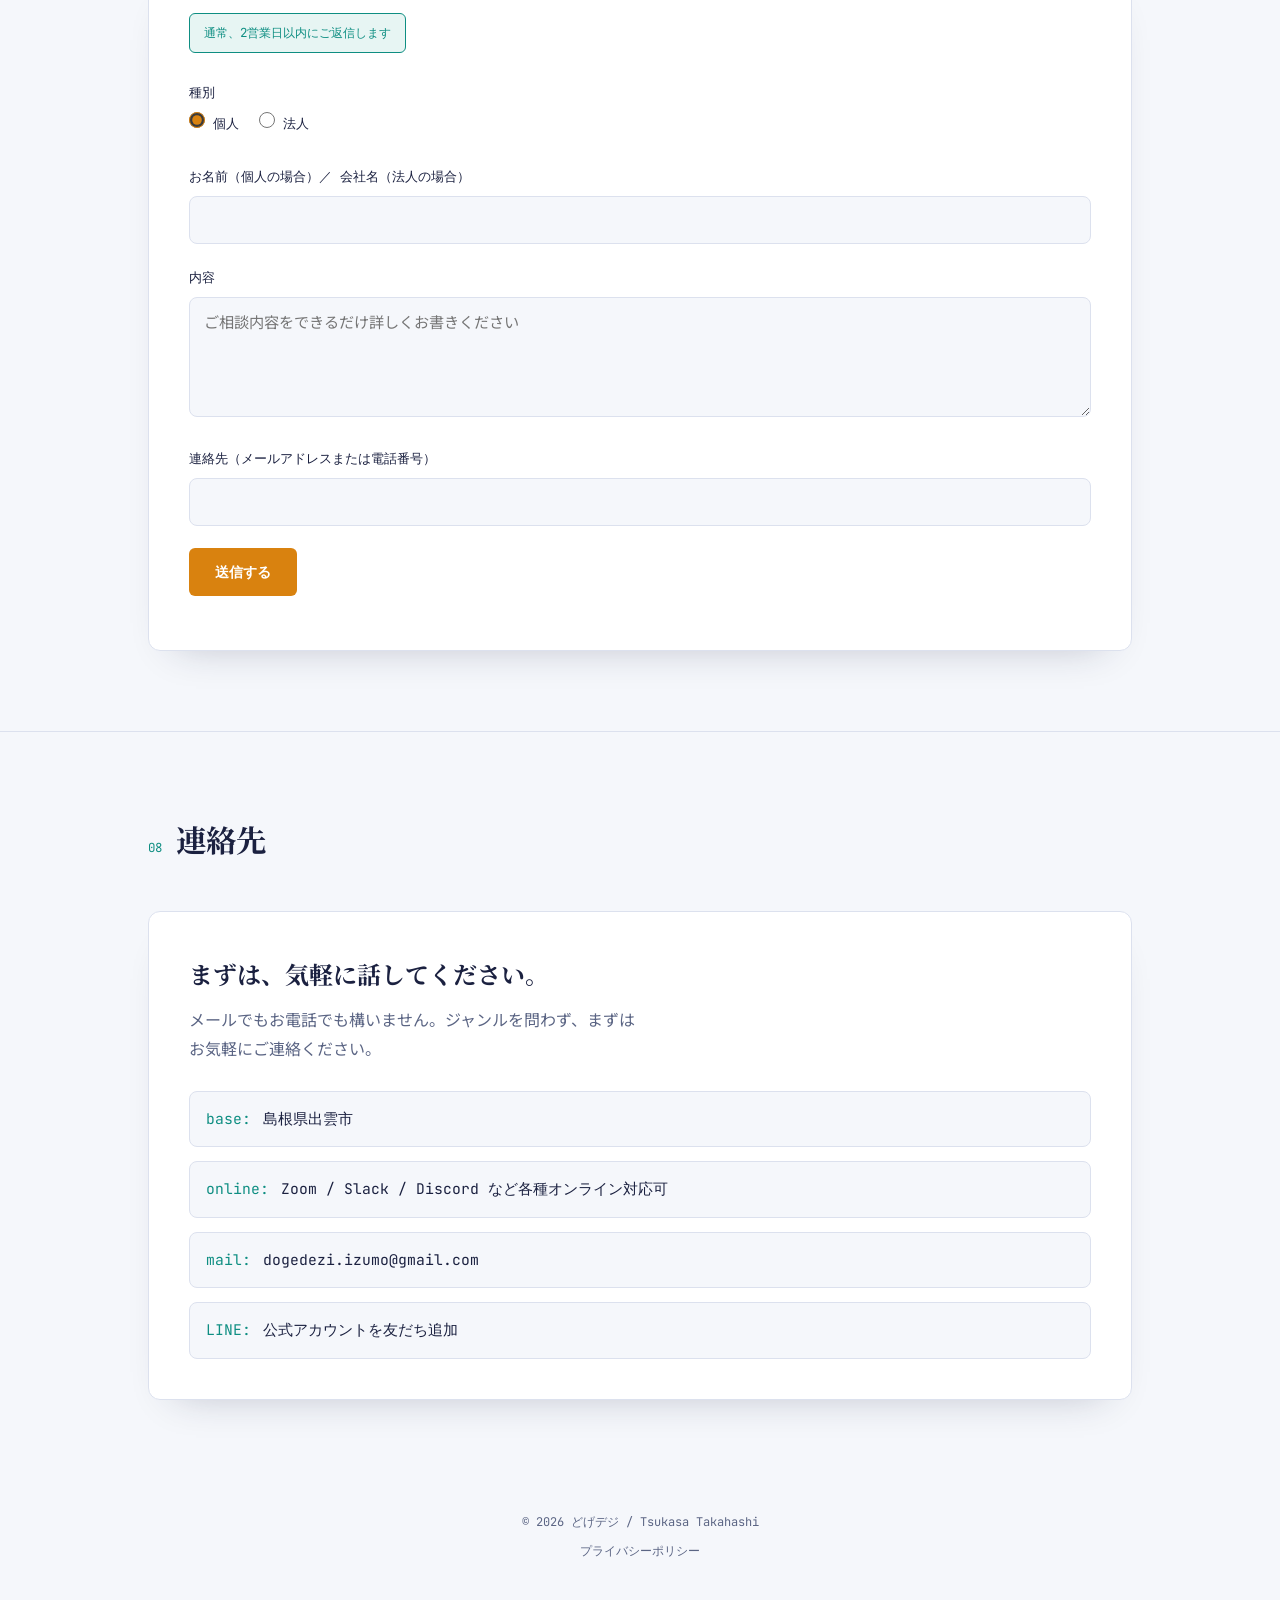
==== commit 0e592797: "トップページのお知らせタイトルを事実確認後の内容に更新" ====
--- a/index.html
+++ b/index.html
@@ -121,7 +121,7 @@
           <div class="column-eyecatch tone-c"><span class="column-tag">セキュリティ</span></div>
           <div class="column-card-body">
             <div class="column-meta">2026.10 &nbsp;·&nbsp; 第3回</div>
-            <h3>その「緊急のセキュリティ警告」、信じて大丈夫ですか？</h3>
+            <h3>首相も緊急の呼びかけ。PHPの脆弱性、あなたのサイトは大丈夫ですか？</h3>
             <p>
               SNSで話題になった緊急のセキュリティ注意喚起をきっかけに、静的サイトと動的サイトの違いや、
               情報を見極める3つのポイントについてご紹介します。
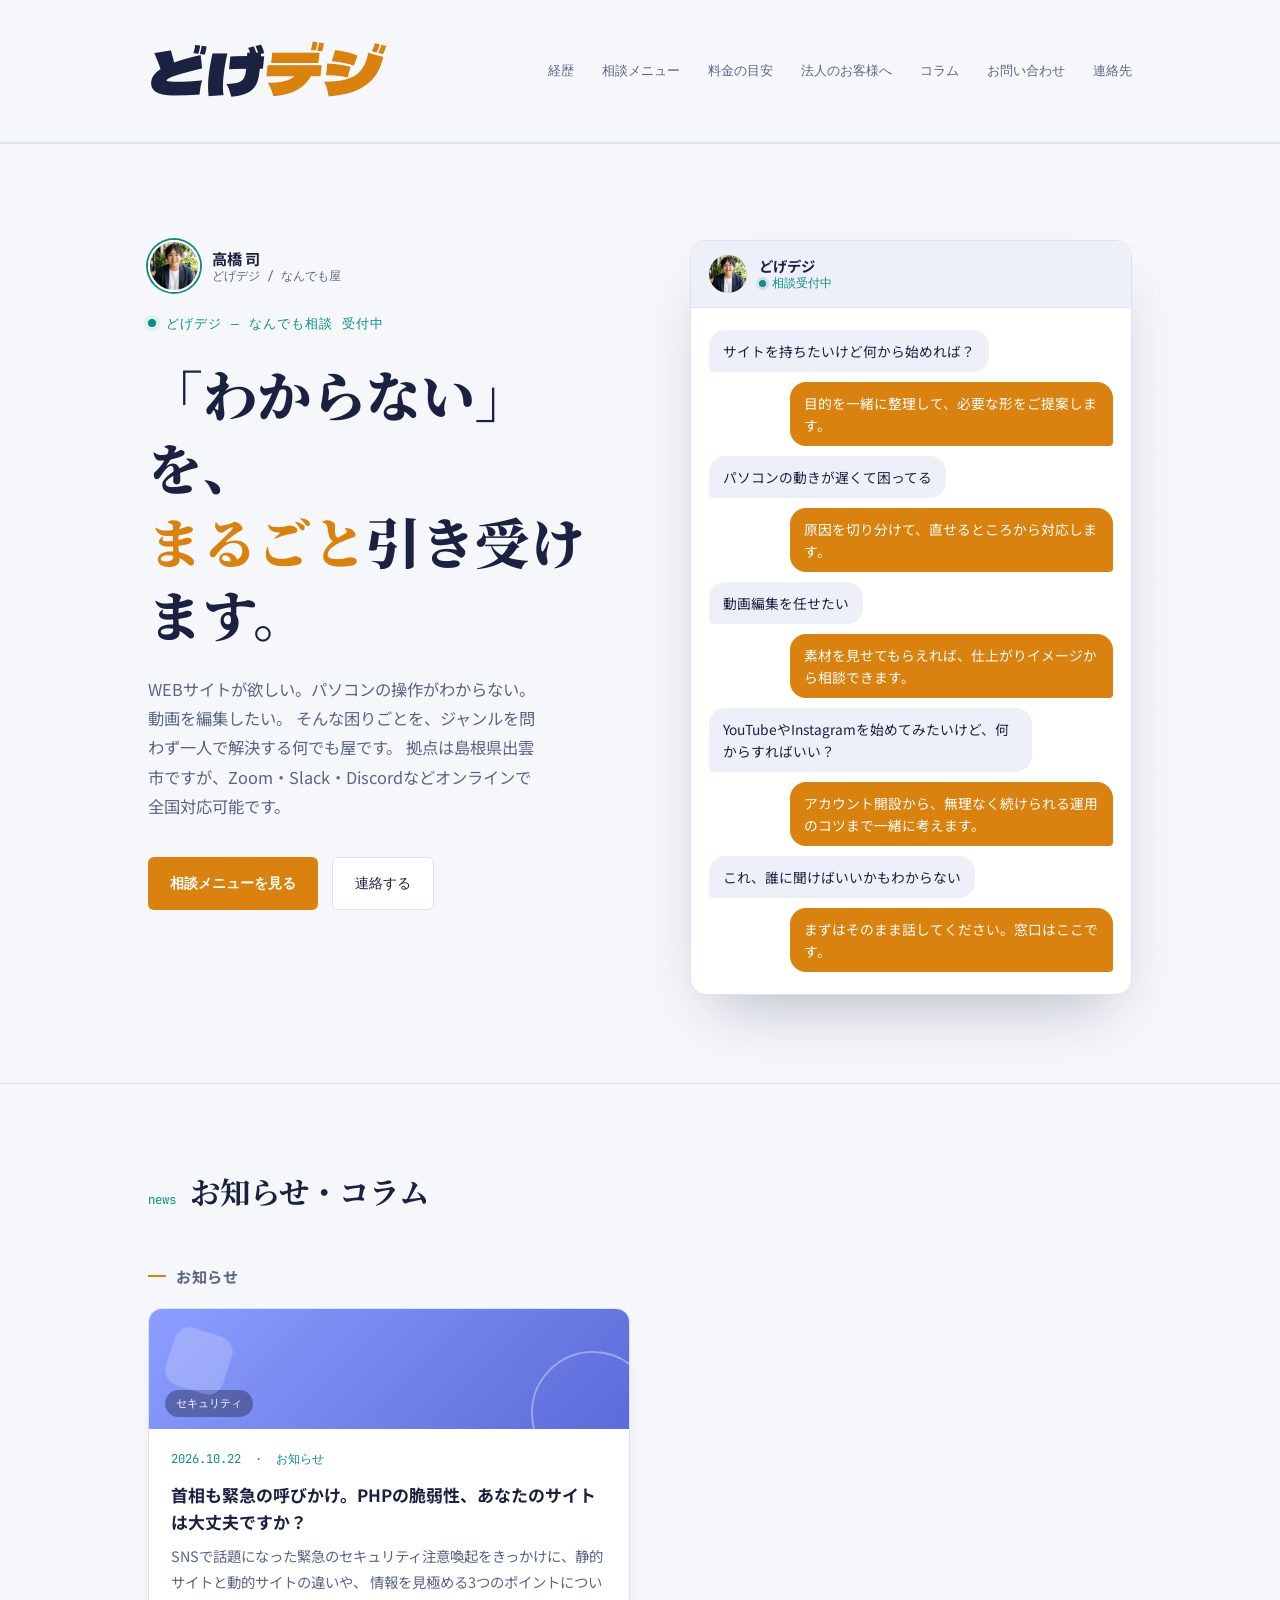
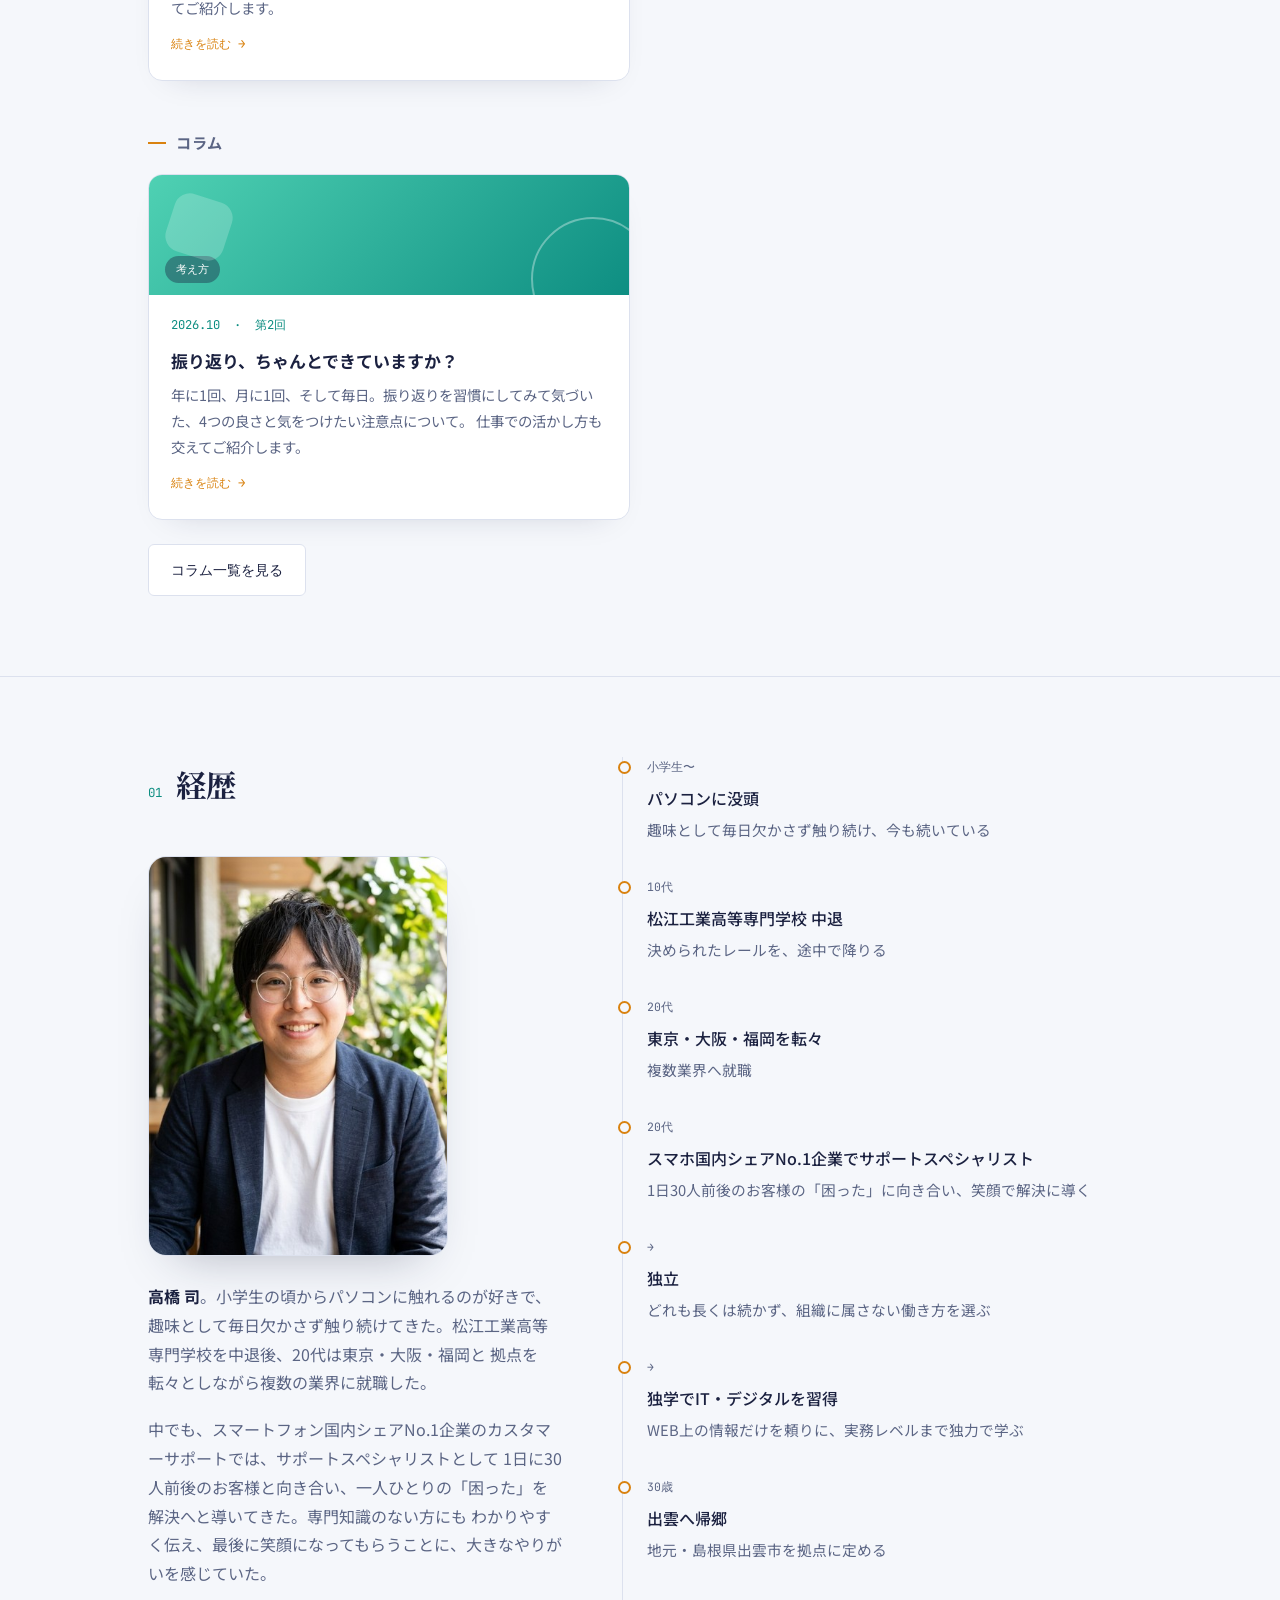
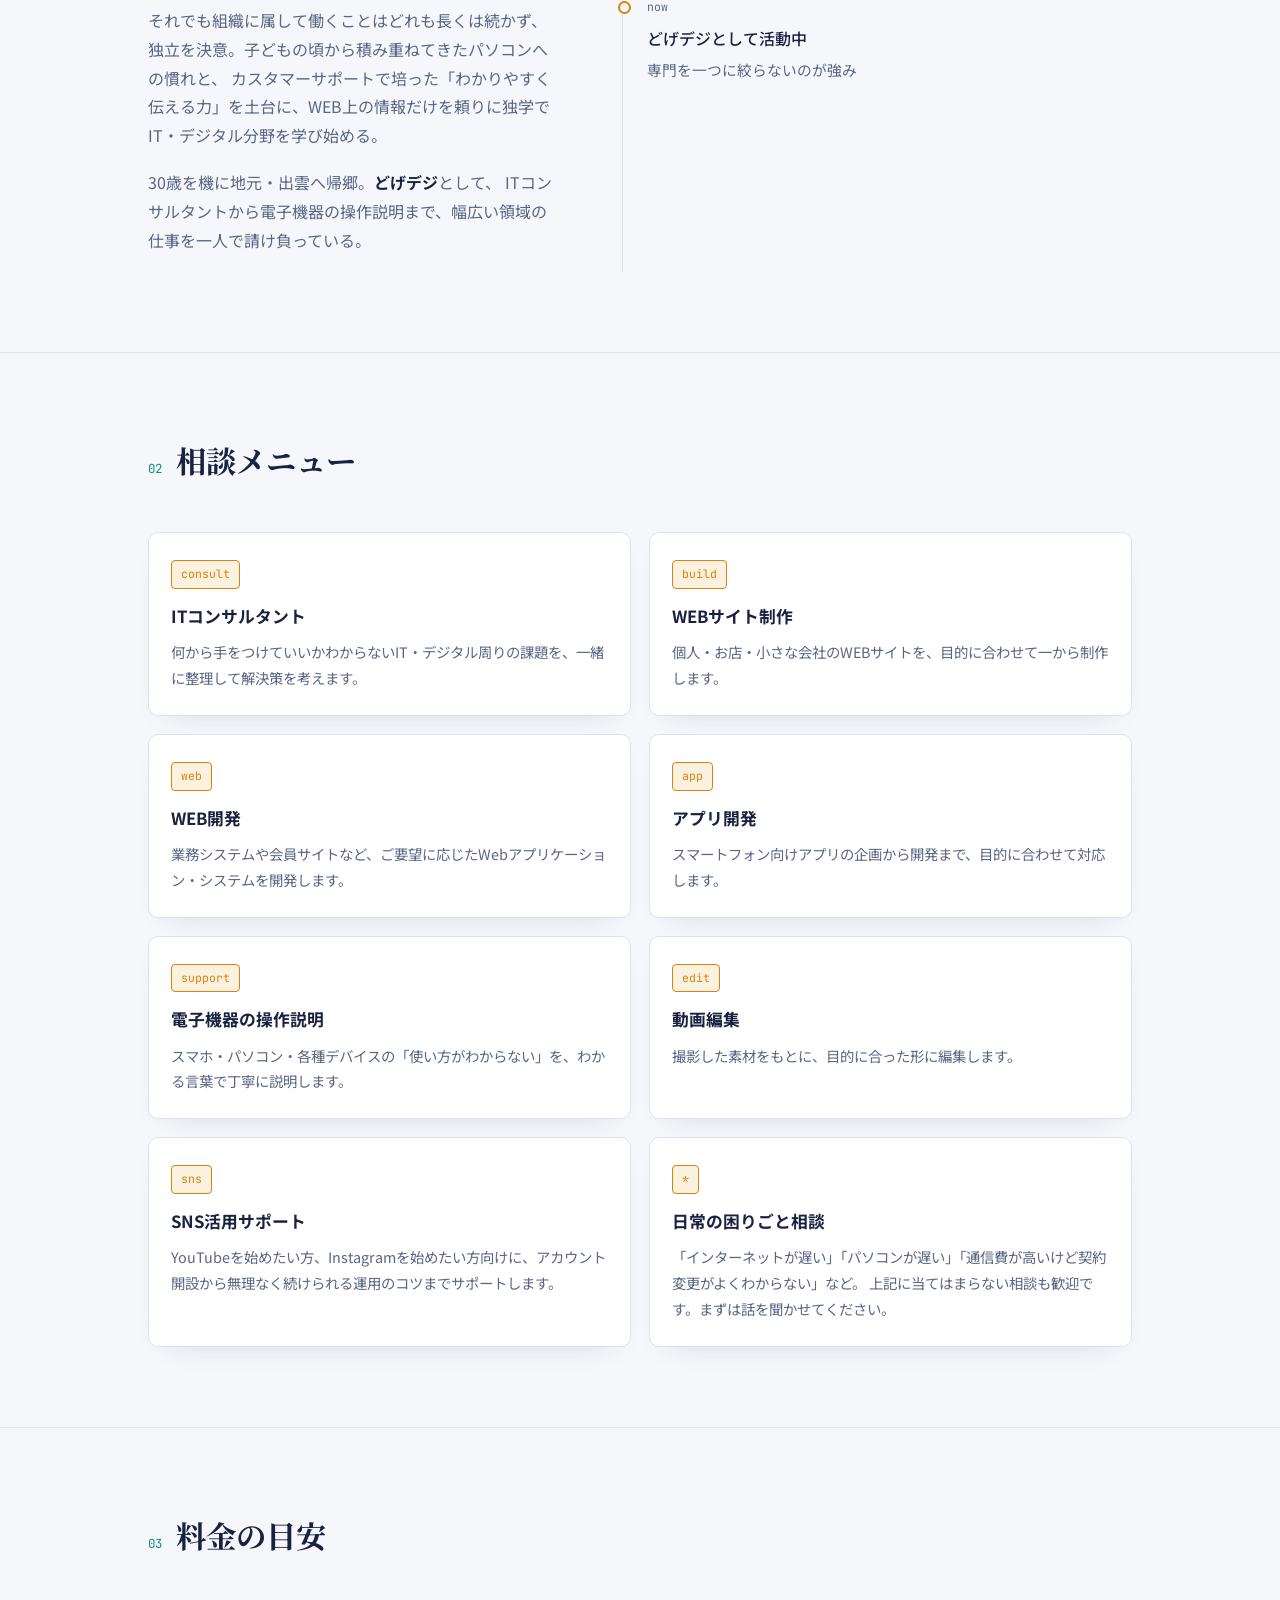
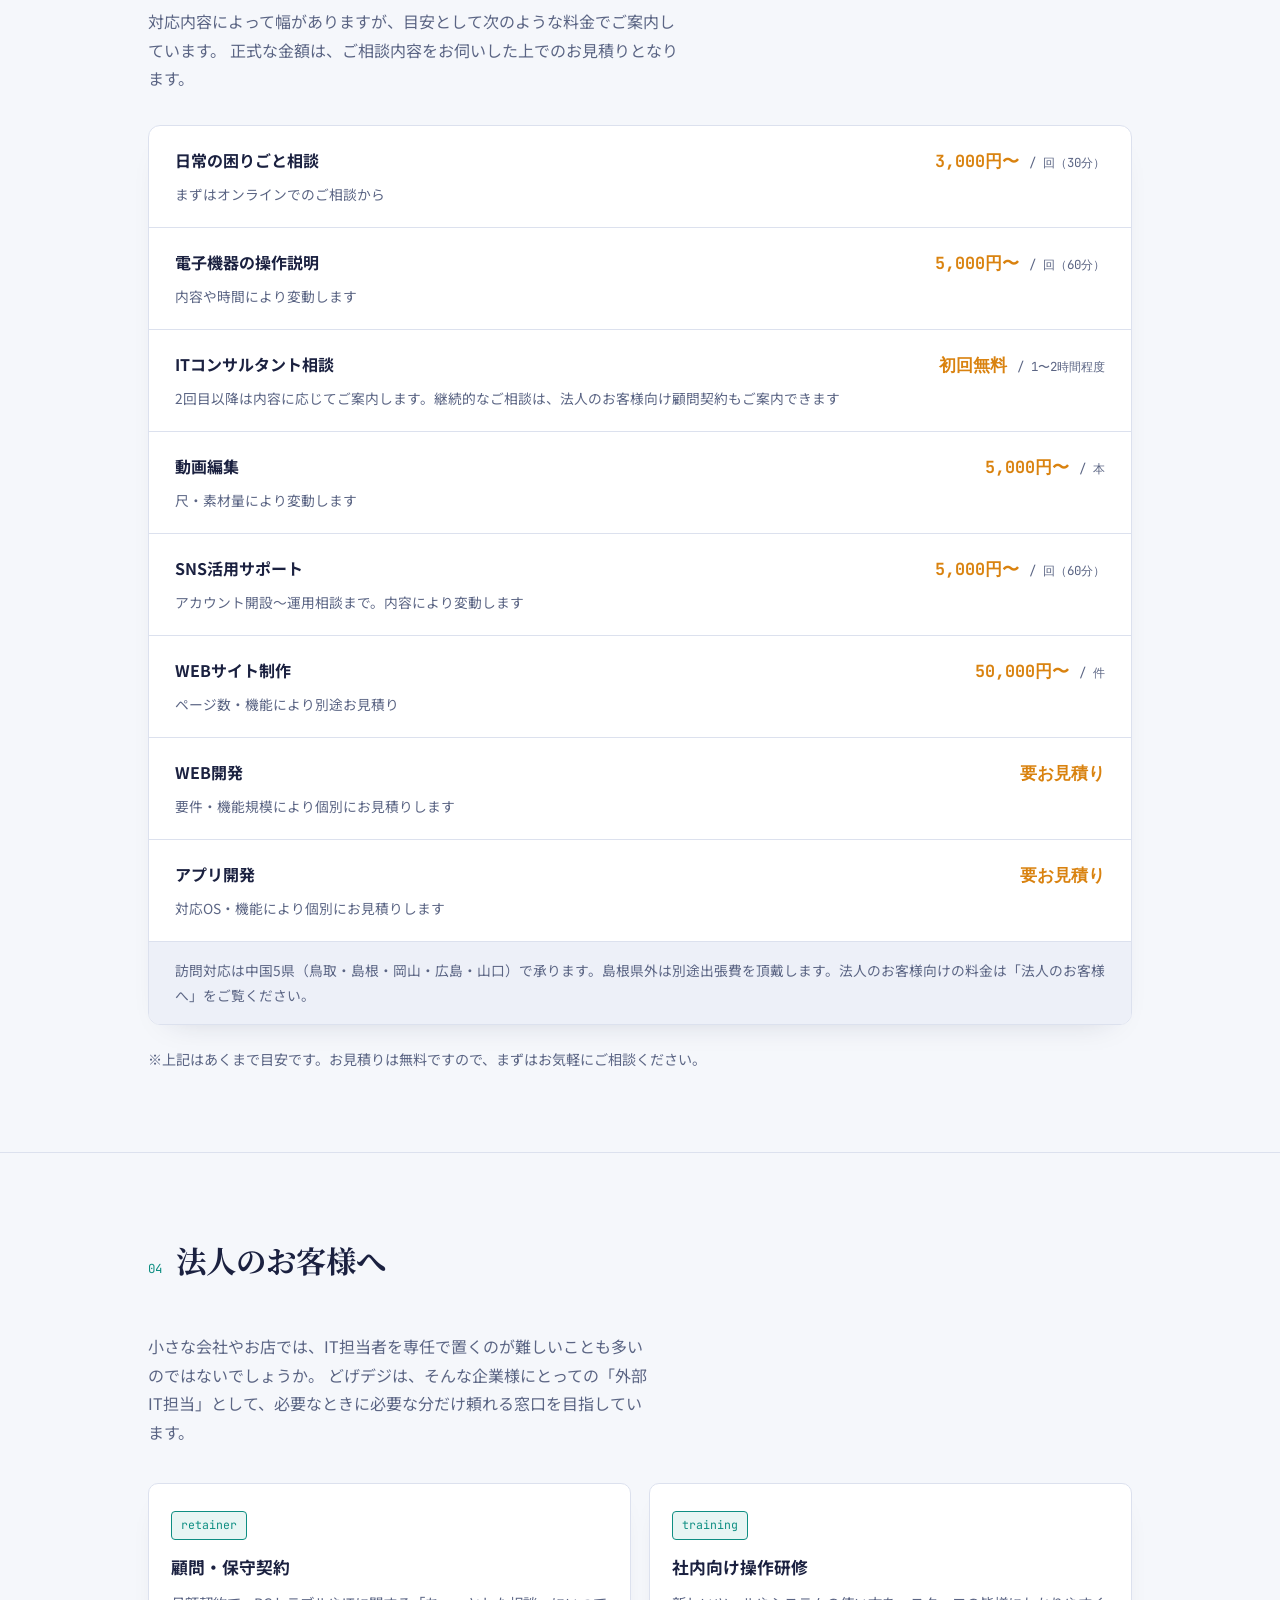
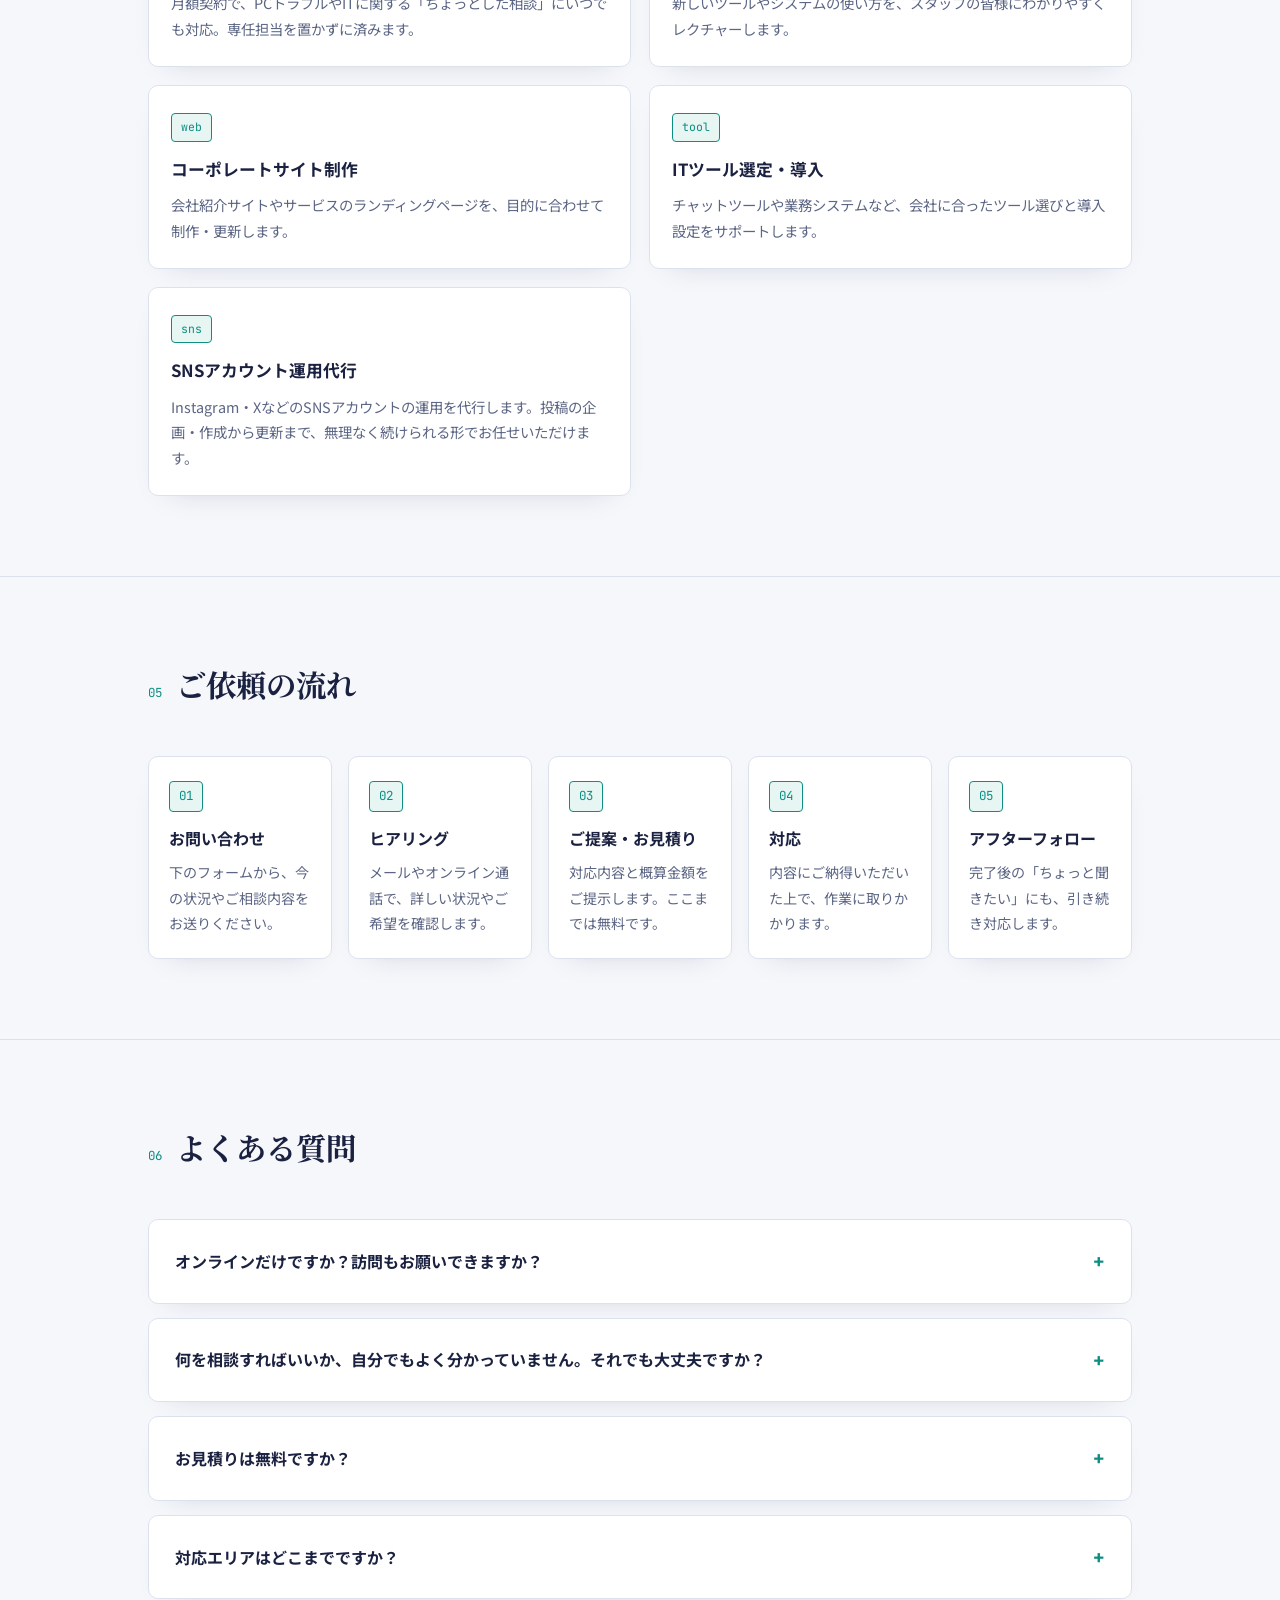
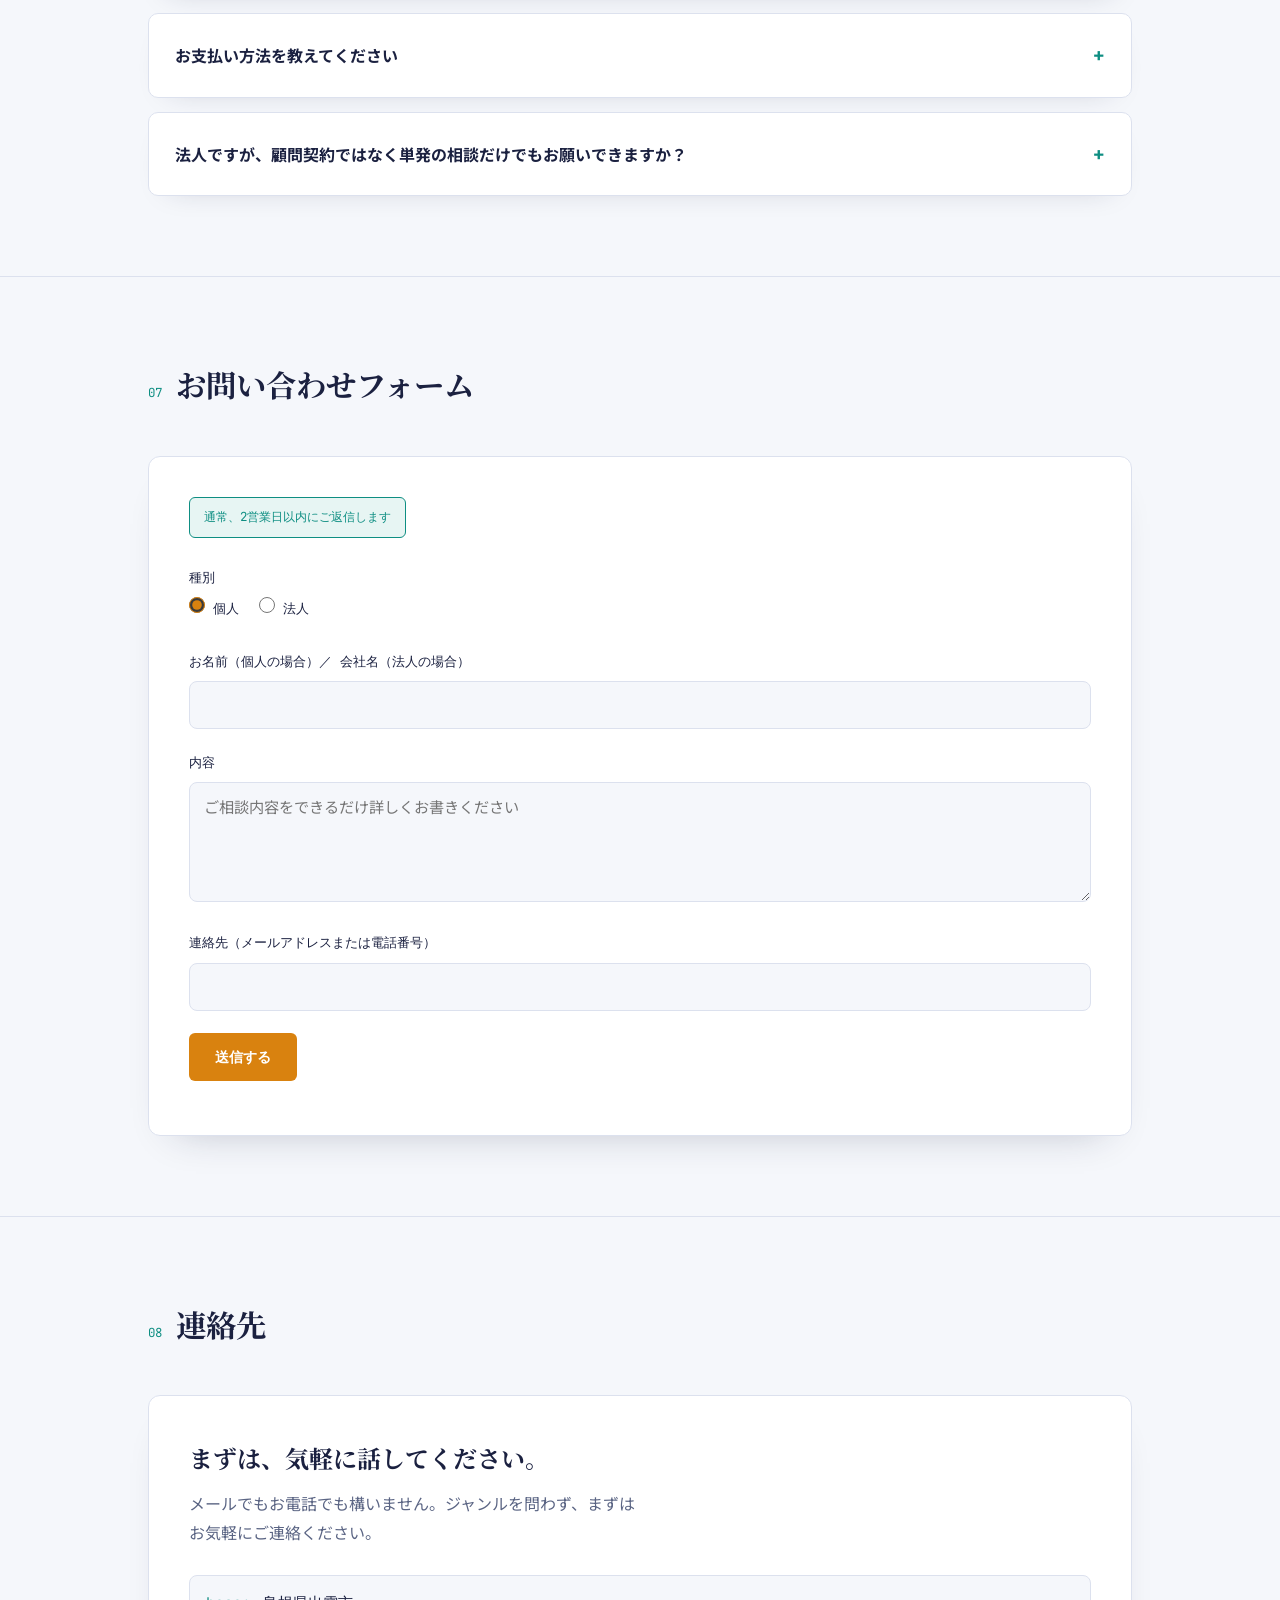
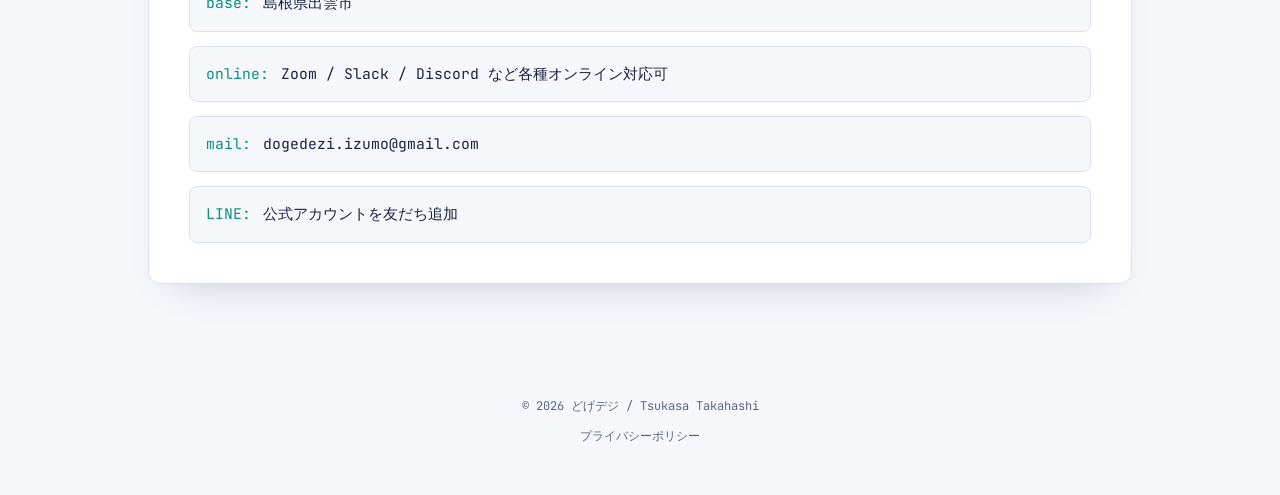
==== commit 9577a64f: "トップページのお知らせ・コラムを別グループで表示するよう変更" ====
--- a/index.html
+++ b/index.html
@@ -111,26 +111,49 @@
       </div>
       <!--
         今後の更新方法:
-        新しいコラム記事を公開したときは、下の column-card 1件をその記事の内容に差し替えてください
-        （タイトル・抜粋・リンク先・日付など）。tone-a/tone-b/tone-c はcolumn.html側とローテーションを揃えてください。
-        お知らせ（記事ページを持たない告知など）を追加する場合も、同じ column-card の形で
-        （リンク先が無ければ a タグの代わりに div タグで）ここに追加できます。
+        ここは「お知らせ」と「コラム」を別々のグループ（news-group）で表示します。
+        ・お知らせ（記事ページを持たない告知や、今回のPHP脆弱性のような単発の注意喚起など）は
+          お知らせグループの column-list に column-card を追加してください（リンク先が無ければ a タグの代わりに div タグで）。
+          お知らせはコラムの「第◯回」には含めず、column-meta には日付や「お知らせ」などの表記のみを入れます。
+        ・新しいコラム記事を公開したときは、コラムグループの column-card 1件をその記事の内容に差し替えてください
+          （タイトル・抜粋・リンク先・日付など）。tone-a/tone-b/tone-c はcolumn.html側とローテーションを揃えてください。
       -->
-      <div class="column-list">
-        <a class="column-card" href="column/2026-10-security-notice.html">
-          <div class="column-eyecatch tone-c"><span class="column-tag">セキュリティ</span></div>
-          <div class="column-card-body">
-            <div class="column-meta">2026.10 &nbsp;·&nbsp; 第3回</div>
-            <h3>首相も緊急の呼びかけ。PHPの脆弱性、あなたのサイトは大丈夫ですか？</h3>
-            <p>
-              SNSで話題になった緊急のセキュリティ注意喚起をきっかけに、静的サイトと動的サイトの違いや、
-              情報を見極める3つのポイントについてご紹介します。
-            </p>
-            <span class="column-more">続きを読む →</span>
-          </div>
-        </a>
-      </div>
-      <a href="column.html" class="btn btn-ghost" style="margin-top:24px;">コラム一覧を見る</a>
+      <div class="news-group">
+        <div class="news-group-title">お知らせ</div>
+        <div class="column-list">
+          <a class="column-card" href="column/2026-10-security-notice.html">
+            <div class="column-eyecatch tone-c"><span class="column-tag">セキュリティ</span></div>
+            <div class="column-card-body">
+              <div class="column-meta">2026.10.22 &nbsp;·&nbsp; お知らせ</div>
+              <h3>首相も緊急の呼びかけ。PHPの脆弱性、あなたのサイトは大丈夫ですか？</h3>
+              <p>
+                SNSで話題になった緊急のセキュリティ注意喚起をきっかけに、静的サイトと動的サイトの違いや、
+                情報を見極める3つのポイントについてご紹介します。
+              </p>
+              <span class="column-more">続きを読む →</span>
+            </div>
+          </a>
+        </div>
+      </div>
+
+      <div class="news-group">
+        <div class="news-group-title">コラム</div>
+        <div class="column-list">
+          <a class="column-card" href="column/2026-10-reflection-habit.html">
+            <div class="column-eyecatch tone-b"><span class="column-tag">考え方</span></div>
+            <div class="column-card-body">
+              <div class="column-meta">2026.10 &nbsp;·&nbsp; 第2回</div>
+              <h3>振り返り、ちゃんとできていますか？</h3>
+              <p>
+                年に1回、月に1回、そして毎日。振り返りを習慣にしてみて気づいた、4つの良さと気をつけたい注意点について。
+                仕事での活かし方も交えてご紹介します。
+              </p>
+              <span class="column-more">続きを読む →</span>
+            </div>
+          </a>
+        </div>
+        <a href="column.html" class="btn btn-ghost" style="margin-top:24px;">コラム一覧を見る</a>
+      </div>
     </div>
   </section>
 
--- a/style.css
+++ b/style.css
@@ -616,6 +616,30 @@
 }
 
 /* ---------- COLUMN LIST (visual card) ---------- */
+.news-group{
+  margin-bottom:48px;
+}
+.news-group:last-child{
+  margin-bottom:0;
+}
+.news-group-title{
+  display:flex;
+  align-items:center;
+  gap:10px;
+  font-family:var(--sans);
+  font-weight:700;
+  font-size:0.95rem;
+  letter-spacing:0.04em;
+  color:var(--text-muted);
+  margin-bottom:18px;
+}
+.news-group-title::before{
+  content:"";
+  width:18px;
+  height:2px;
+  background:var(--accent);
+  display:inline-block;
+}
 .column-list{
   display:grid;
   grid-template-columns:repeat(2, 1fr);
